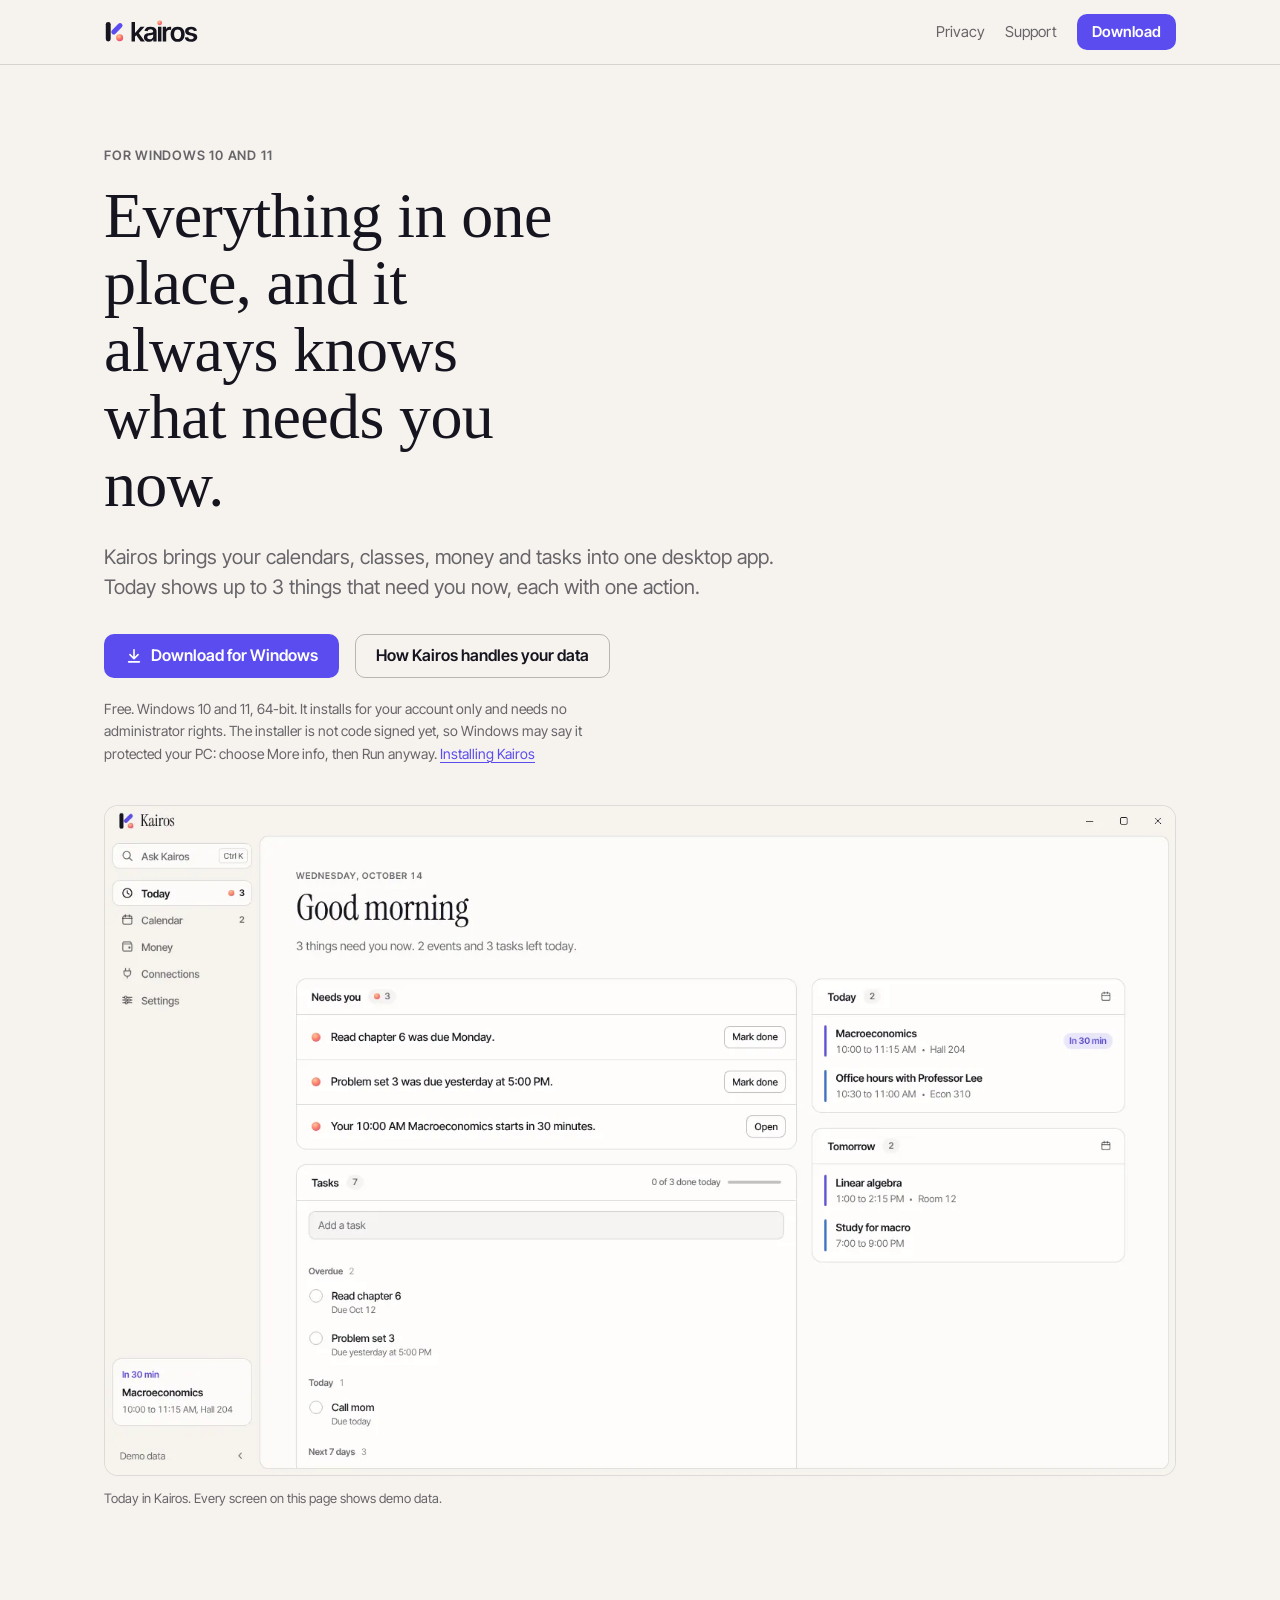
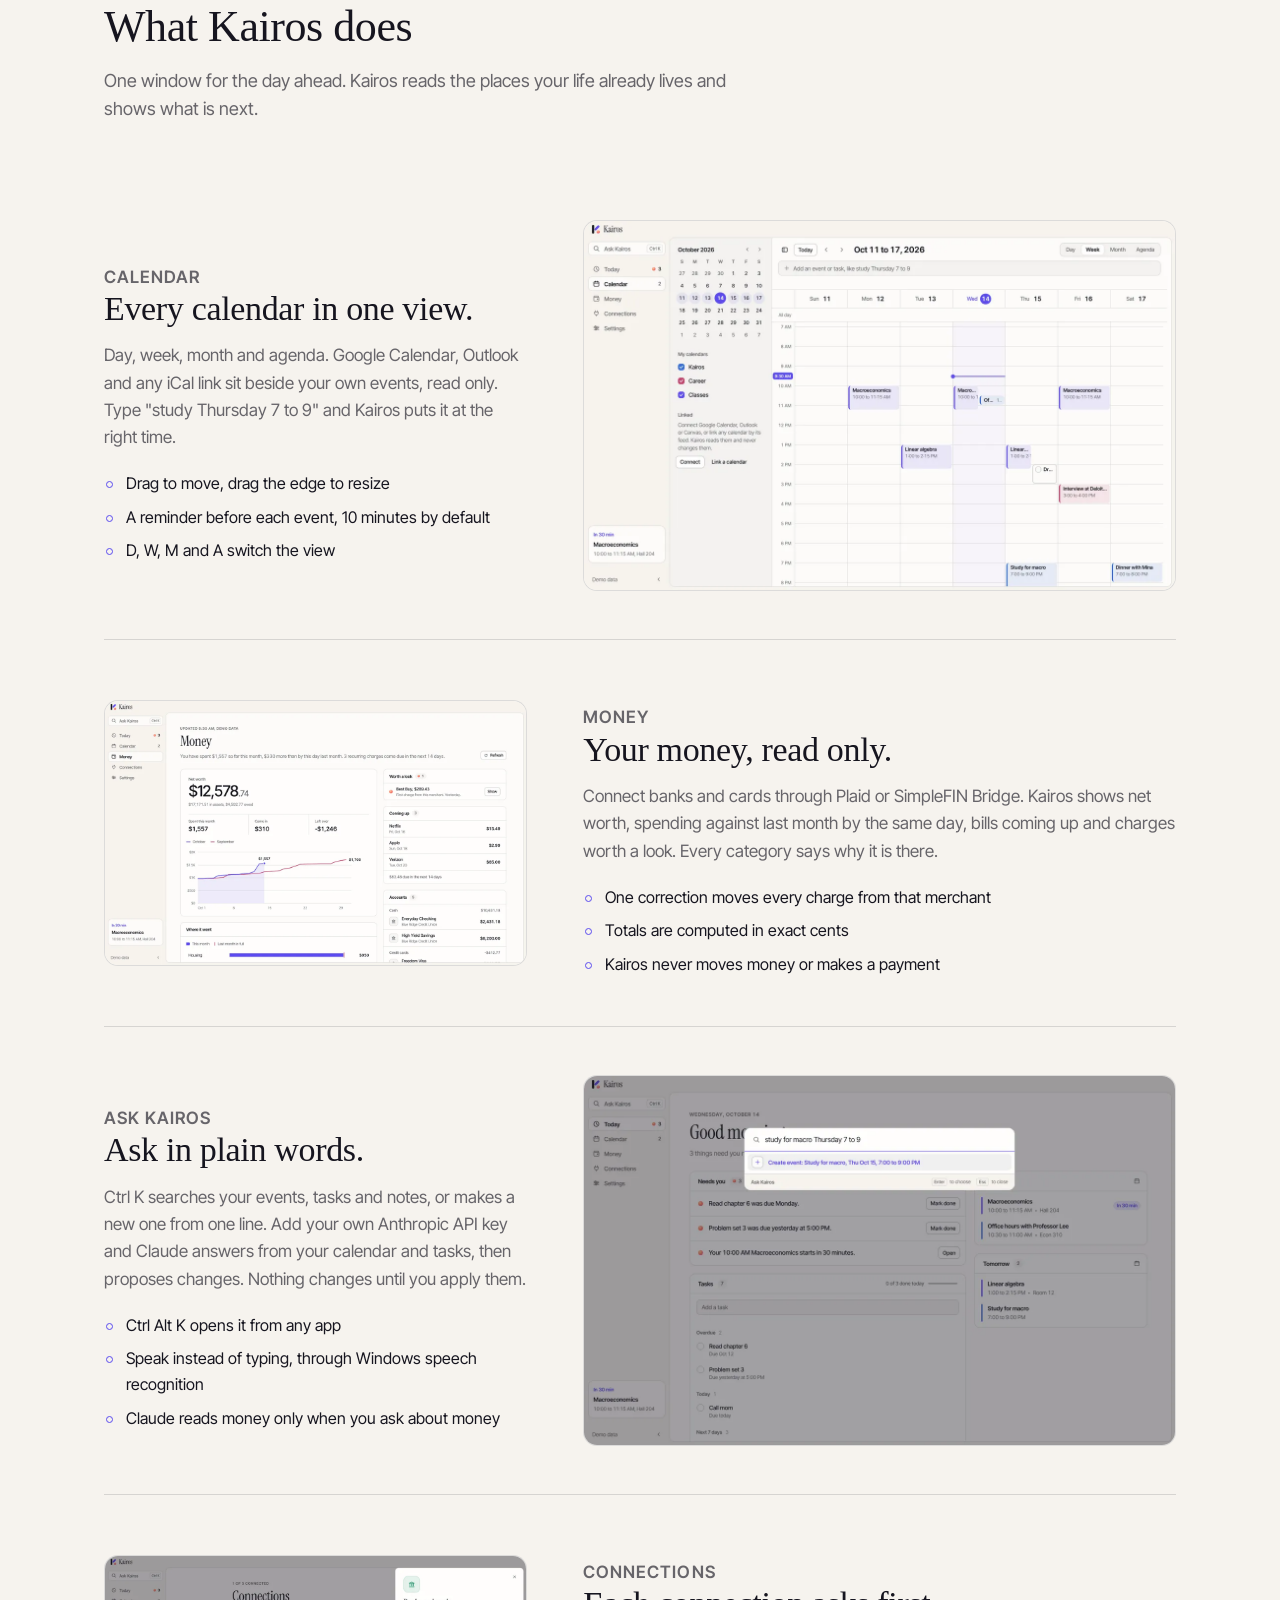
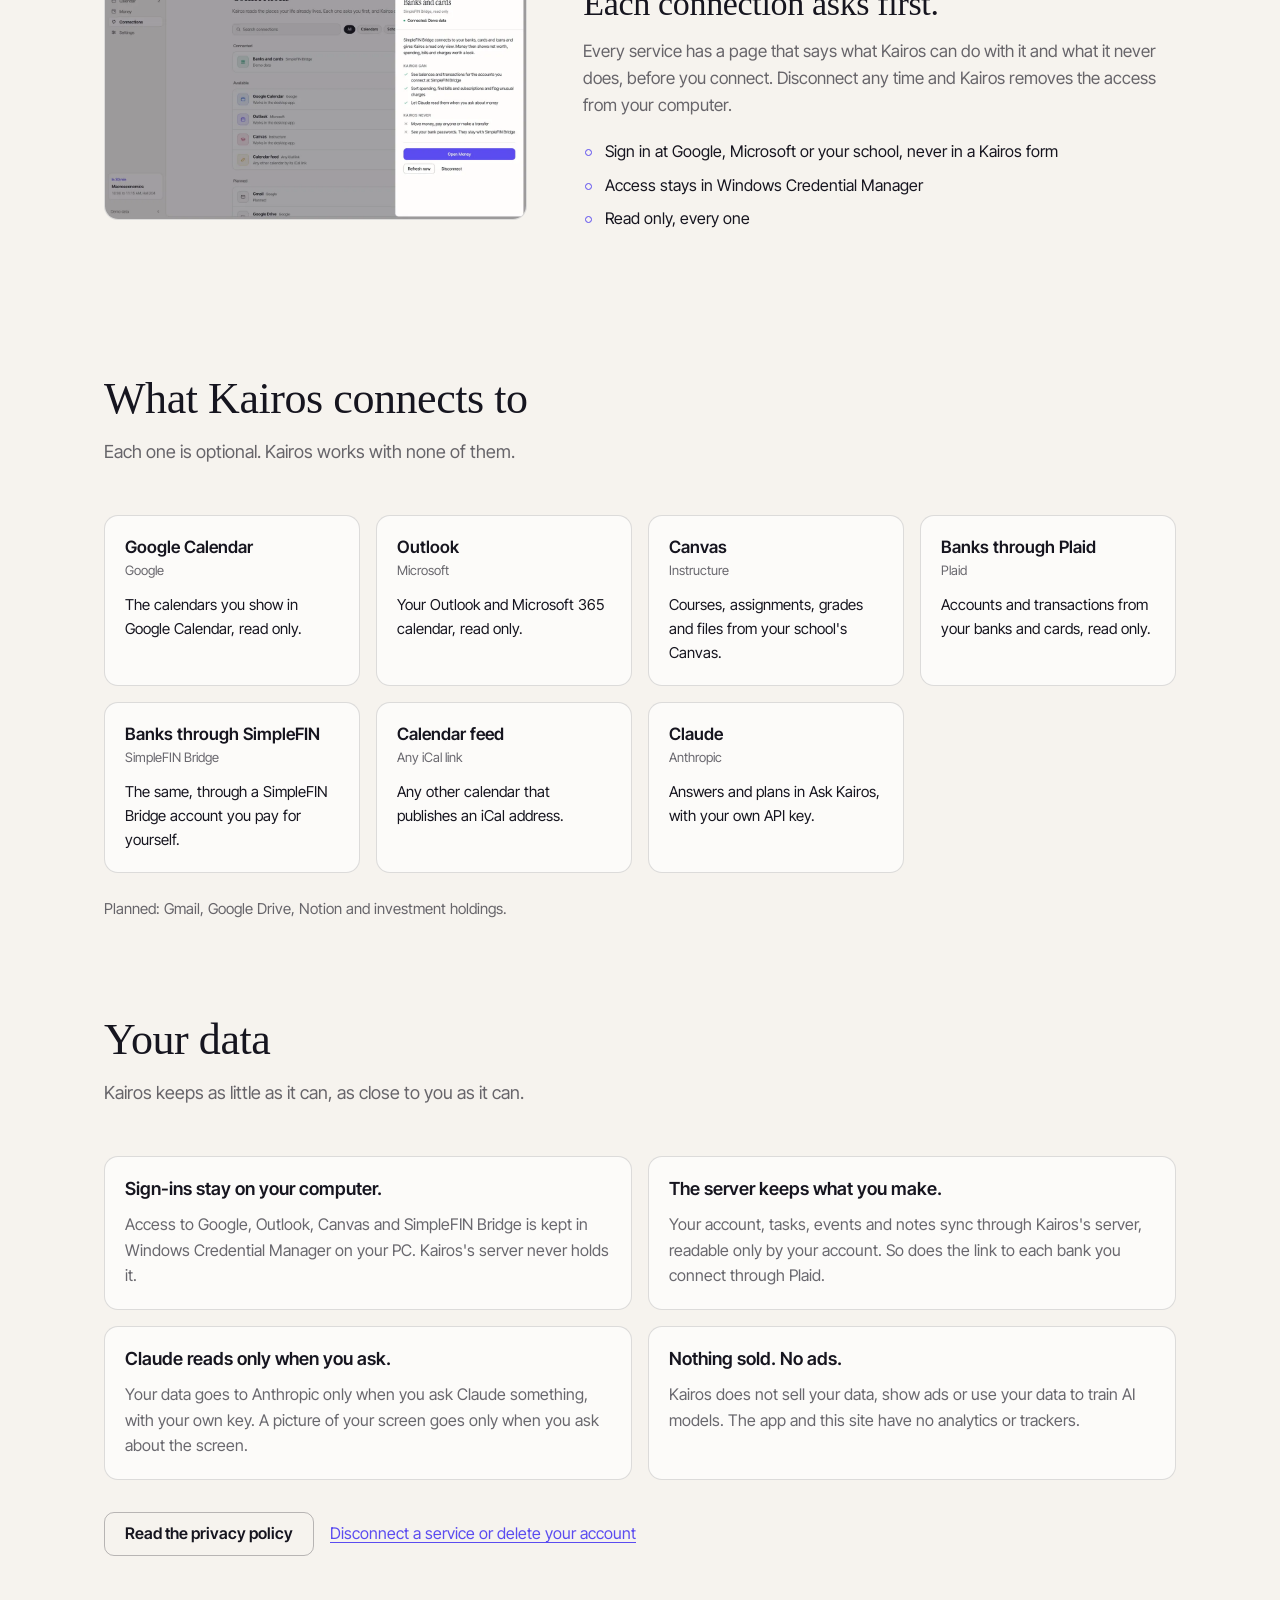
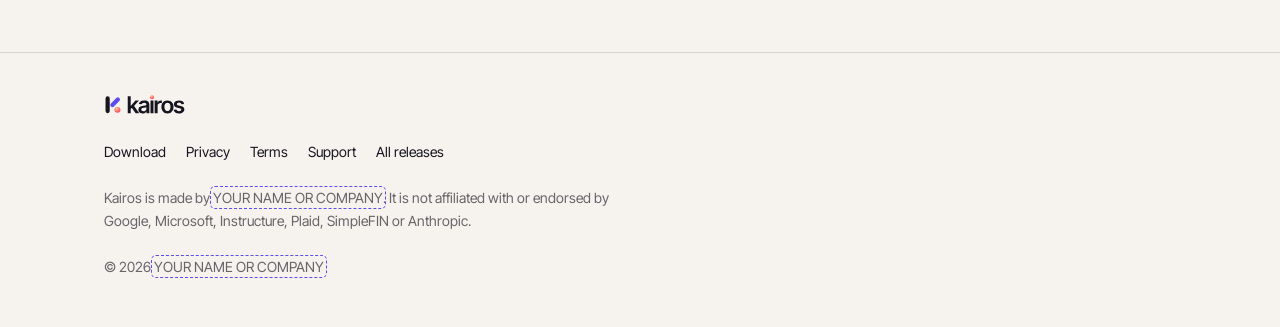
==== index.html @ 90c533d0 "Site from KyrillosDawoud/kairos@54abcdd" ====
<!doctype html>
<!--
  OWNER: before the site goes public, replace YOUR NAME OR COMPANY on this page.
  Every placeholder is listed in docs/owner/going-public.md, step 1.
-->
<html lang="en">
<head>
  <meta charset="utf-8">
  <meta name="viewport" content="width=device-width, initial-scale=1">
  <title>Kairos: everything in one place</title>
  <meta name="description" content="Kairos brings your calendars, classes, money and tasks into one Windows app, and it always knows what needs you now.">
  <meta name="color-scheme" content="light dark">
  <meta name="theme-color" content="#F6F3EE" media="(prefers-color-scheme: light)">
  <meta name="theme-color" content="#0D0C14" media="(prefers-color-scheme: dark)">
  <link rel="icon" href="favicon.ico" sizes="16x16 32x32 48x48 64x64">
  <link rel="icon" href="assets/brand/kairos-app-icon.svg" type="image/svg+xml">
  <link rel="apple-touch-icon" href="assets/brand/apple-touch-icon.png">
  <link rel="stylesheet" href="assets/brand/kairos.css">
  <link rel="stylesheet" href="assets/site.css">
</head>
<body>
  <a class="skip" href="#main">Skip to content</a>

  <header class="site-header">
    <div class="wrap">
      <a class="brand" href="index.html" aria-label="Kairos home">
        <picture>
          <source srcset="assets/brand/kairos-lockup-reversed.svg" media="(prefers-color-scheme: dark)">
          <img src="assets/brand/kairos-lockup.svg" alt="Kairos" width="94" height="28">
        </picture>
      </a>
      <nav class="site-nav" aria-label="Main">
        <a class="nav-text" href="privacy.html">Privacy</a>
        <a class="nav-text" href="support.html">Support</a>
        <a class="button small" href="https://github.com/KyrillosDawoud/kairos-releases/releases/latest">Download</a>
      </nav>
    </div>
  </header>

  <main id="main">
    <section class="hero wrap" aria-labelledby="promise">
      <p class="eyebrow">For Windows 10 and 11</p>
      <h1 id="promise" class="display">Everything in one place, and it always knows what needs you now.</h1>
      <p class="lede">Kairos brings your calendars, classes, money and tasks into one desktop app. Today shows up to 3 things that need you now, each with one action.</p>
      <div class="actions">
        <a class="button" href="https://github.com/KyrillosDawoud/kairos-releases/releases/latest">
          <svg width="18" height="18" viewBox="0 0 20 20" fill="none" stroke="currentColor" stroke-width="1.8" stroke-linecap="round" stroke-linejoin="round" aria-hidden="true"><path d="M10 3v10M5.5 8.5 10 13l4.5-4.5M4 16.5h12"/></svg>
          Download for Windows
        </a>
        <a class="button quiet" href="#your-data">How Kairos handles your data</a>
      </div>
      <p class="note">Free. Windows 10 and 11, 64-bit. It installs for your account only and needs no administrator rights. The installer is not code signed yet, so Windows may say it protected your PC: choose More info, then Run anyway. <a href="support.html#install">Installing Kairos</a></p>
    </section>

    <div class="wrap">
      <figure class="shot">
        <div class="frame">
          <picture>
            <source srcset="assets/screens/today-dark.webp" media="(prefers-color-scheme: dark)">
            <img src="assets/screens/today-light.webp" width="1440" height="900" alt="Kairos Today with three things that need you, the tasks grouped by due date and the events for today and tomorrow.">
          </picture>
        </div>
        <figcaption>Today in Kairos. Every screen on this page shows demo data.</figcaption>
      </figure>
    </div>

    <section class="section wrap" aria-labelledby="what">
      <div class="section-head">
        <h2 id="what" class="display">What Kairos does</h2>
        <p>One window for the day ahead. Kairos reads the places your life already lives and shows what is next.</p>
      </div>

      <article class="feature">
        <div class="feature-text">
          <p class="eyebrow">Calendar</p>
          <h3 class="display">Every calendar in one view.</h3>
          <p>Day, week, month and agenda. Google Calendar, Outlook and any iCal link sit beside your own events, read only. Type "study Thursday 7 to 9" and Kairos puts it at the right time.</p>
          <ul class="ticks">
            <li>Drag to move, drag the edge to resize</li>
            <li>A reminder before each event, 10 minutes by default</li>
            <li>D, W, M and A switch the view</li>
          </ul>
        </div>
        <figure class="shot">
          <div class="frame">
            <picture>
              <source srcset="assets/screens/calendar-dark.webp" media="(prefers-color-scheme: dark)">
              <img src="assets/screens/calendar-light.webp" width="1200" height="750" loading="lazy" alt="The Kairos week view with classes, an interview and study blocks, a small month and the list of calendars.">
            </picture>
          </div>
        </figure>
      </article>

      <article class="feature">
        <div class="feature-text">
          <p class="eyebrow">Money</p>
          <h3 class="display">Your money, read only.</h3>
          <p>Connect banks and cards through Plaid or SimpleFIN Bridge. Kairos shows net worth, spending against last month by the same day, bills coming up and charges worth a look. Every category says why it is there.</p>
          <ul class="ticks">
            <li>One correction moves every charge from that merchant</li>
            <li>Totals are computed in exact cents</li>
            <li>Kairos never moves money or makes a payment</li>
          </ul>
        </div>
        <figure class="shot">
          <div class="frame">
            <picture>
              <source srcset="assets/screens/money-dark.webp" media="(prefers-color-scheme: dark)">
              <img src="assets/screens/money-light.webp" width="1200" height="750" loading="lazy" alt="Kairos Money: net worth, spending this month against last month on a line chart, a charge worth a look, bills coming up and accounts.">
            </picture>
          </div>
        </figure>
      </article>

      <article class="feature">
        <div class="feature-text">
          <p class="eyebrow">Ask Kairos</p>
          <h3 class="display">Ask in plain words.</h3>
          <p>Ctrl K searches your events, tasks and notes, or makes a new one from one line. Add your own Anthropic API key and Claude answers from your calendar and tasks, then proposes changes. Nothing changes until you apply them.</p>
          <ul class="ticks">
            <li>Ctrl Alt K opens it from any app</li>
            <li>Speak instead of typing, through Windows speech recognition</li>
            <li>Claude reads money only when you ask about money</li>
          </ul>
        </div>
        <figure class="shot">
          <div class="frame">
            <picture>
              <source srcset="assets/screens/ask-dark.webp" media="(prefers-color-scheme: dark)">
              <img src="assets/screens/ask-light.webp" width="1200" height="750" loading="lazy" alt="Ask Kairos over Today, with the line 'study for macro Thursday 7 to 9' and the row Create event: Study for macro, Thu Oct 15, 7:00 to 9:00 PM.">
            </picture>
          </div>
        </figure>
      </article>

      <article class="feature">
        <div class="feature-text">
          <p class="eyebrow">Connections</p>
          <h3 class="display">Each connection asks first.</h3>
          <p>Every service has a page that says what Kairos can do with it and what it never does, before you connect. Disconnect any time and Kairos removes the access from your computer.</p>
          <ul class="ticks">
            <li>Sign in at Google, Microsoft or your school, never in a Kairos form</li>
            <li>Access stays in Windows Credential Manager</li>
            <li>Read only, every one</li>
          </ul>
        </div>
        <figure class="shot">
          <div class="frame">
            <picture>
              <source srcset="assets/screens/connections-dark.webp" media="(prefers-color-scheme: dark)">
              <img src="assets/screens/connections-light.webp" width="1200" height="750" loading="lazy" alt="Kairos Connections with the Banks and cards sheet open, listing what Kairos can do and what it never does.">
            </picture>
          </div>
        </figure>
      </article>
    </section>

    <section class="section wrap" aria-labelledby="connects">
      <div class="section-head">
        <h2 id="connects" class="display">What Kairos connects to</h2>
        <p>Each one is optional. Kairos works with none of them.</p>
      </div>
      <ul class="grid">
        <li class="card">
          <h3>Google Calendar</h3>
          <p class="maker">Google</p>
          <p>The calendars you show in Google Calendar, read only.</p>
        </li>
        <li class="card">
          <h3>Outlook</h3>
          <p class="maker">Microsoft</p>
          <p>Your Outlook and Microsoft 365 calendar, read only.</p>
        </li>
        <li class="card">
          <h3>Canvas</h3>
          <p class="maker">Instructure</p>
          <p>Courses, assignments, grades and files from your school's Canvas.</p>
        </li>
        <li class="card">
          <h3>Banks through Plaid</h3>
          <p class="maker">Plaid</p>
          <p>Accounts and transactions from your banks and cards, read only.</p>
        </li>
        <li class="card">
          <h3>Banks through SimpleFIN</h3>
          <p class="maker">SimpleFIN Bridge</p>
          <p>The same, through a SimpleFIN Bridge account you pay for yourself.</p>
        </li>
        <li class="card">
          <h3>Calendar feed</h3>
          <p class="maker">Any iCal link</p>
          <p>Any other calendar that publishes an iCal address.</p>
        </li>
        <li class="card">
          <h3>Claude</h3>
          <p class="maker">Anthropic</p>
          <p>Answers and plans in Ask Kairos, with your own API key.</p>
        </li>
      </ul>
      <p class="after-grid">Planned: Gmail, Google Drive, Notion and investment holdings.</p>
    </section>

    <section class="section wrap" id="your-data" aria-labelledby="data-title">
      <div class="section-head">
        <h2 id="data-title" class="display">Your data</h2>
        <p>Kairos keeps as little as it can, as close to you as it can.</p>
      </div>
      <ul class="grid two">
        <li class="card">
          <h3>Sign-ins stay on your computer.</h3>
          <p>Access to Google, Outlook, Canvas and SimpleFIN Bridge is kept in Windows Credential Manager on your PC. Kairos's server never holds it.</p>
        </li>
        <li class="card">
          <h3>The server keeps what you make.</h3>
          <p>Your account, tasks, events and notes sync through Kairos's server, readable only by your account. So does the link to each bank you connect through Plaid.</p>
        </li>
        <li class="card">
          <h3>Claude reads only when you ask.</h3>
          <p>Your data goes to Anthropic only when you ask Claude something, with your own key. A picture of your screen goes only when you ask about the screen.</p>
        </li>
        <li class="card">
          <h3>Nothing sold. No ads.</h3>
          <p>Kairos does not sell your data, show ads or use your data to train AI models. The app and this site have no analytics or trackers.</p>
        </li>
      </ul>
      <div class="actions">
        <a class="button quiet" href="privacy.html">Read the privacy policy</a>
        <a href="support.html#delete">Disconnect a service or delete your account</a>
      </div>
    </section>
  </main>

  <footer class="site-footer">
    <div class="wrap">
      <picture>
        <source srcset="assets/brand/kairos-lockup-reversed.svg" media="(prefers-color-scheme: dark)">
        <img src="assets/brand/kairos-lockup.svg" alt="Kairos" width="81" height="24">
      </picture>
      <ul class="footer-nav">
        <li><a href="https://github.com/KyrillosDawoud/kairos-releases/releases/latest">Download</a></li>
        <li><a href="privacy.html">Privacy</a></li>
        <li><a href="terms.html">Terms</a></li>
        <li><a href="support.html">Support</a></li>
        <li><a href="https://github.com/KyrillosDawoud/kairos-releases/releases">All releases</a></li>
      </ul>
      <p>Kairos is made by <span class="owner-fill">YOUR NAME OR COMPANY</span>. It is not affiliated with or endorsed by Google, Microsoft, Instructure, Plaid, SimpleFIN or Anthropic.</p>
      <p>&copy; 2026 <span class="owner-fill">YOUR NAME OR COMPANY</span></p>
    </div>
  </footer>
</body>
</html>
---- assets/brand/kairos.css ----
:root {
  --kairos-midnight: #0D0C14;
  --kairos-ink: #16151F;
  --kairos-bone: #F6F3EE;
  --kairos-iris: #5B4CF0;
  --kairos-iris-light: #8C80FF;
  --kairos-orb-hi: #FFC9A0;
  --kairos-orb-mid: #FF7A62;
  --kairos-orb-lo: #E5407F;
  --kairos-coral: #FA6A62;
  --kairos-calendar: #3B6FD4;
  --kairos-notes: #D9A441;
  --kairos-career: #C2456F;
  --kairos-money: #2E9B76;
  --kairos-stone: #7C7889;
  --kairos-orb: radial-gradient(circle at 38% 32%, #FFC9A0, #FF7A62 50%, #E5407F);
  --kairos-font-display: 'Instrument Serif', Georgia, serif;
  --kairos-font-text: 'Inter Tight', system-ui, sans-serif;
}
---- assets/site.css ----
/*
 * The Kairos website. Colors come from brand/tokens/kairos.css, copied as given into
 * assets/brand/kairos.css and loaded before this file. The semantic names below mirror
 * packages/ui/src/theme.css: Bone and Ink in light, Midnight and Bone in dark, Iris for the
 * brand and the primary action. 1px borders, no shadows, glows, glass or blur. The fonts are
 * the files the app bundles, served from this site.
 */

@font-face {
  font-family: "Instrument Serif";
  font-style: normal;
  font-weight: 400;
  font-display: swap;
  src: url("fonts/InstrumentSerif-Regular.ttf") format("truetype");
}

@font-face {
  font-family: "Inter Tight";
  font-style: normal;
  font-weight: 100 900;
  font-display: swap;
  src: url("fonts/InterTight-Variable.ttf") format("truetype");
}

:root {
  color-scheme: light;
  --canvas: var(--kairos-bone);
  --surface: color-mix(in srgb, var(--kairos-bone) 35%, #ffffff);
  --text: var(--kairos-ink);
  --muted: color-mix(in srgb, var(--kairos-ink) 64%, transparent);
  --accent: var(--kairos-iris);
  --accent-fill: var(--kairos-iris);
  --accent-fill-hover: color-mix(in srgb, var(--kairos-iris) 88%, var(--kairos-ink));
  --on-accent: #ffffff;
  --border: color-mix(in srgb, var(--kairos-ink) 14%, transparent);
  --border-strong: color-mix(in srgb, var(--kairos-ink) 28%, transparent);
  --hover: color-mix(in srgb, var(--kairos-ink) 6%, transparent);
  --focus: var(--kairos-iris);
  --radius-sm: 6px;
  --radius: 10px;
  --radius-lg: 14px;
  --gutter: 24px;
  --fast: 100ms;
}

@media (prefers-color-scheme: dark) {
  :root {
    color-scheme: dark;
    --canvas: var(--kairos-midnight);
    --surface: color-mix(in srgb, var(--kairos-ink) 70%, var(--kairos-midnight));
    --text: var(--kairos-bone);
    --muted: color-mix(in srgb, var(--kairos-bone) 64%, transparent);
    --accent: var(--kairos-iris-light);
    --border: color-mix(in srgb, var(--kairos-bone) 14%, transparent);
    --border-strong: color-mix(in srgb, var(--kairos-bone) 28%, transparent);
    --hover: color-mix(in srgb, var(--kairos-bone) 7%, transparent);
    --focus: var(--kairos-iris-light);
  }
}

@media (max-width: 480px) {
  :root {
    --gutter: 16px;
  }
}

*,
*::before,
*::after {
  box-sizing: border-box;
}

html {
  background-color: var(--canvas);
  color: var(--text);
  font-family: var(--kairos-font-text);
  font-size: 16px;
  line-height: 1.6;
  -webkit-font-smoothing: antialiased;
  text-rendering: optimizeLegibility;
  -webkit-text-size-adjust: 100%;
  text-size-adjust: 100%;
}

body {
  margin: 0;
  min-height: 100vh;
  background-color: var(--canvas);
  color: var(--text);
  overflow-wrap: break-word;
}

img,
picture {
  display: block;
  max-width: 100%;
}

a {
  color: var(--accent);
  text-decoration: underline;
  text-decoration-thickness: 1px;
  text-underline-offset: 3px;
  transition: color var(--fast) ease-out;
}

a:hover {
  text-decoration-thickness: 2px;
}

:focus-visible {
  outline: 2px solid var(--focus);
  outline-offset: 2px;
  border-radius: var(--radius-sm);
}

.skip {
  position: absolute;
  left: var(--gutter);
  top: -48px;
  padding: 8px 12px;
  background: var(--surface);
  color: var(--text);
  border: 1px solid var(--border-strong);
  border-radius: var(--radius);
  z-index: 10;
}

.skip:focus {
  top: 12px;
}

.wrap {
  width: 100%;
  max-width: 1120px;
  margin-inline: auto;
  padding-inline: var(--gutter);
}

/* Header and footer */

.site-header {
  border-bottom: 1px solid var(--border);
}

.site-header .wrap {
  display: flex;
  align-items: center;
  justify-content: space-between;
  gap: 16px;
  min-height: 64px;
}

.brand {
  display: inline-flex;
  align-items: center;
  flex: none;
  border-radius: var(--radius-sm);
}

.brand img {
  height: 28px;
  width: auto;
}

.site-nav {
  display: flex;
  align-items: center;
  gap: 20px;
}

.site-nav a:not(.button) {
  color: var(--muted);
  text-decoration: none;
  font-size: 15px;
}

.site-nav a:not(.button):hover,
.site-nav a[aria-current="page"] {
  color: var(--text);
}

@media (max-width: 520px) {
  .site-nav .nav-text {
    display: none;
  }
}

.site-footer {
  border-top: 1px solid var(--border);
  margin-top: 96px;
  padding-block: 40px 48px;
  color: var(--muted);
  font-size: 14px;
}

.site-footer .wrap {
  display: grid;
  gap: 24px;
}

.site-footer img {
  height: 24px;
  width: auto;
}

.footer-nav {
  display: flex;
  flex-wrap: wrap;
  gap: 8px 20px;
  margin: 0;
  padding: 0;
  list-style: none;
}

.footer-nav a {
  color: var(--text);
  text-decoration: none;
}

.footer-nav a:hover {
  text-decoration: underline;
}

.site-footer p {
  margin: 0;
  max-width: 64ch;
}

/* Buttons */

.button {
  display: inline-flex;
  align-items: center;
  justify-content: center;
  gap: 8px;
  min-height: 44px;
  padding: 10px 20px;
  border: 1px solid transparent;
  border-radius: var(--radius);
  background-color: var(--accent-fill);
  color: var(--on-accent);
  font: inherit;
  font-size: 16px;
  font-weight: 600;
  line-height: 1.2;
  text-decoration: none;
  transition:
    background-color var(--fast) ease-out,
    color var(--fast) ease-out;
}

.button:hover {
  background-color: var(--accent-fill-hover);
  text-decoration: none;
}

.button.small {
  min-height: 36px;
  padding: 6px 14px;
  font-size: 15px;
}

.button.quiet {
  background-color: transparent;
  border-color: var(--border-strong);
  color: var(--text);
}

.button.quiet:hover {
  background-color: var(--hover);
}

.button svg {
  flex: none;
}

/* Type */

h1,
h2,
h3 {
  margin: 0;
  font-weight: 400;
}

.display {
  font-family: var(--kairos-font-display);
  font-weight: 400;
  letter-spacing: -0.01em;
  line-height: 1.05;
}

.eyebrow {
  margin: 0 0 16px;
  color: var(--muted);
  font-size: 13px;
  font-weight: 600;
  letter-spacing: 0.06em;
  text-transform: uppercase;
}

.lede {
  margin: 24px 0 0;
  max-width: 36em;
  color: var(--muted);
  font-size: 20px;
  line-height: 1.5;
}

.note {
  color: var(--muted);
  font-size: 14px;
}

.numeric {
  font-variant-numeric: tabular-nums;
}

/* Home: hero */

.hero {
  padding-block: 80px 40px;
}

.hero h1 {
  max-width: 15ch;
  font-size: clamp(40px, 3vw + 28px, 64px);
}

.actions {
  display: flex;
  flex-wrap: wrap;
  align-items: center;
  gap: 12px 16px;
  margin-top: 32px;
}

.hero .note {
  margin: 20px 0 0;
  max-width: 60ch;
}

.shot {
  margin: 0;
}

.shot .frame {
  overflow: hidden;
  border: 1px solid var(--border);
  border-radius: var(--radius-lg);
  background-color: var(--surface);
}

.shot img {
  width: 100%;
  height: auto;
  aspect-ratio: 16 / 10;
}

.shot figcaption {
  margin-top: 12px;
  color: var(--muted);
  font-size: 13px;
}

/* Home: sections */

.section {
  padding-top: 96px;
}

.section-head {
  max-width: 40em;
  margin-bottom: 48px;
}

.section-head h2 {
  font-size: clamp(32px, 2vw + 24px, 44px);
}

.section-head p {
  margin: 16px 0 0;
  color: var(--muted);
  font-size: 18px;
}

.feature {
  display: grid;
  gap: 28px;
  align-items: center;
  padding-block: 32px;
}

.feature + .feature {
  border-top: 1px solid var(--border);
}

.feature h3 {
  font-size: clamp(28px, 1vw + 24px, 34px);
}

.feature p {
  margin: 16px 0 0;
  color: var(--muted);
  font-size: 17px;
}

@media (min-width: 880px) {
  .feature {
    grid-template-columns: 5fr 7fr;
    gap: 56px;
    padding-block: 48px;
  }

  .feature:nth-of-type(even) .feature-text {
    order: 2;
  }
}

.ticks {
  margin: 20px 0 0;
  padding: 0;
  list-style: none;
  display: grid;
  gap: 8px;
}

.ticks li {
  position: relative;
  padding-left: 22px;
}

.ticks li::before {
  content: "";
  position: absolute;
  left: 2px;
  top: 0.62em;
  width: 7px;
  height: 7px;
  border: 1.5px solid var(--accent);
  border-radius: 999px;
}

.grid {
  display: grid;
  gap: 16px;
  grid-template-columns: repeat(auto-fill, minmax(min(100%, 248px), 1fr));
  margin: 0;
  padding: 0;
  list-style: none;
}

.card {
  padding: 20px;
  border: 1px solid var(--border);
  border-radius: var(--radius-lg);
  background-color: var(--surface);
}

.card h3 {
  font-size: 17px;
  font-weight: 600;
  line-height: 1.3;
}

.card .maker {
  margin: 2px 0 0;
  color: var(--muted);
  font-size: 13px;
}

.card p {
  margin: 12px 0 0;
  font-size: 15px;
}

.grid.two {
  grid-template-columns: repeat(auto-fill, minmax(min(100%, 380px), 1fr));
}

.grid.two .card h3 {
  font-size: 18px;
}

.grid.two .card p {
  color: var(--muted);
  font-size: 16px;
}

.after-grid {
  margin: 24px 0 0;
  color: var(--muted);
  font-size: 15px;
}

/* Documents: privacy, terms and support */

.doc {
  max-width: 760px;
  padding-top: 64px;
}

.doc h1 {
  font-family: var(--kairos-font-display);
  font-size: clamp(40px, 2vw + 32px, 52px);
  letter-spacing: -0.01em;
  line-height: 1.05;
}

.doc .updated {
  margin: 16px 0 0;
  color: var(--muted);
  font-size: 14px;
}

.doc .intro {
  margin: 24px 0 0;
  font-size: 19px;
  line-height: 1.55;
}

.doc h2 {
  margin-top: 56px;
  padding-top: 24px;
  border-top: 1px solid var(--border);
  font-size: 24px;
  font-weight: 600;
  letter-spacing: -0.01em;
  line-height: 1.3;
  scroll-margin-top: 24px;
}

.doc h3 {
  margin-top: 32px;
  font-size: 18px;
  font-weight: 600;
  line-height: 1.35;
  scroll-margin-top: 24px;
}

.doc p,
.doc li {
  font-size: 16px;
  line-height: 1.65;
}

.doc p {
  margin: 16px 0 0;
}

.doc ul,
.doc ol {
  margin: 16px 0 0;
  padding-left: 22px;
}

.doc li + li {
  margin-top: 8px;
}

.doc code {
  font-family: ui-monospace, "Cascadia Mono", Consolas, monospace;
  font-size: 0.9em;
  padding: 1px 5px;
  border: 1px solid var(--border);
  border-radius: var(--radius-sm);
  overflow-wrap: anywhere;
}

.toc {
  margin-top: 32px;
  padding: 20px 24px;
  border: 1px solid var(--border);
  border-radius: var(--radius-lg);
  background-color: var(--surface);
}

.toc p {
  margin: 0;
  font-weight: 600;
}

.doc .toc ol {
  margin-top: 12px;
  columns: 2 240px;
  column-gap: 32px;
}

.doc .toc li {
  margin: 0 0 6px;
  break-inside: avoid;
  font-size: 15px;
}

.summary {
  margin-top: 32px;
  padding: 24px;
  border: 1px solid var(--border);
  border-radius: var(--radius-lg);
  background-color: var(--surface);
}

.summary h2 {
  margin: 0;
  padding: 0;
  border: 0;
  font-size: 18px;
}

.service {
  margin-top: 16px;
  padding: 20px 24px;
  border: 1px solid var(--border);
  border-radius: var(--radius-lg);
  background-color: var(--surface);
}

.doc .service h3 {
  margin: 0;
  font-size: 17px;
}

.service dl {
  display: grid;
  gap: 4px 20px;
  margin: 12px 0 0;
}

.service dt {
  color: var(--muted);
  font-size: 13px;
  font-weight: 600;
  letter-spacing: 0.04em;
  text-transform: uppercase;
}

.service dd {
  margin: 0 0 8px;
  font-size: 15px;
  line-height: 1.6;
}

@media (min-width: 640px) {
  .service dl {
    grid-template-columns: 112px 1fr;
  }

  .service dt {
    padding-top: 3px;
  }

  .service dd {
    margin: 0;
  }
}

.statement {
  margin-top: 20px;
  padding: 20px 24px;
  border: 1px solid var(--border-strong);
  border-radius: var(--radius-lg);
}

.doc .statement p:first-child {
  margin-top: 0;
}

/*
 * Text the owner replaces before the site goes public: the name of the person or company that
 * makes Kairos and the contact address. Marked so it cannot be missed.
 */
.owner-fill {
  outline: 1px dashed var(--accent);
  outline-offset: 2px;
  border-radius: 2px;
}

@media (prefers-reduced-motion: reduce) {
  a,
  .button {
    transition: none;
  }
}
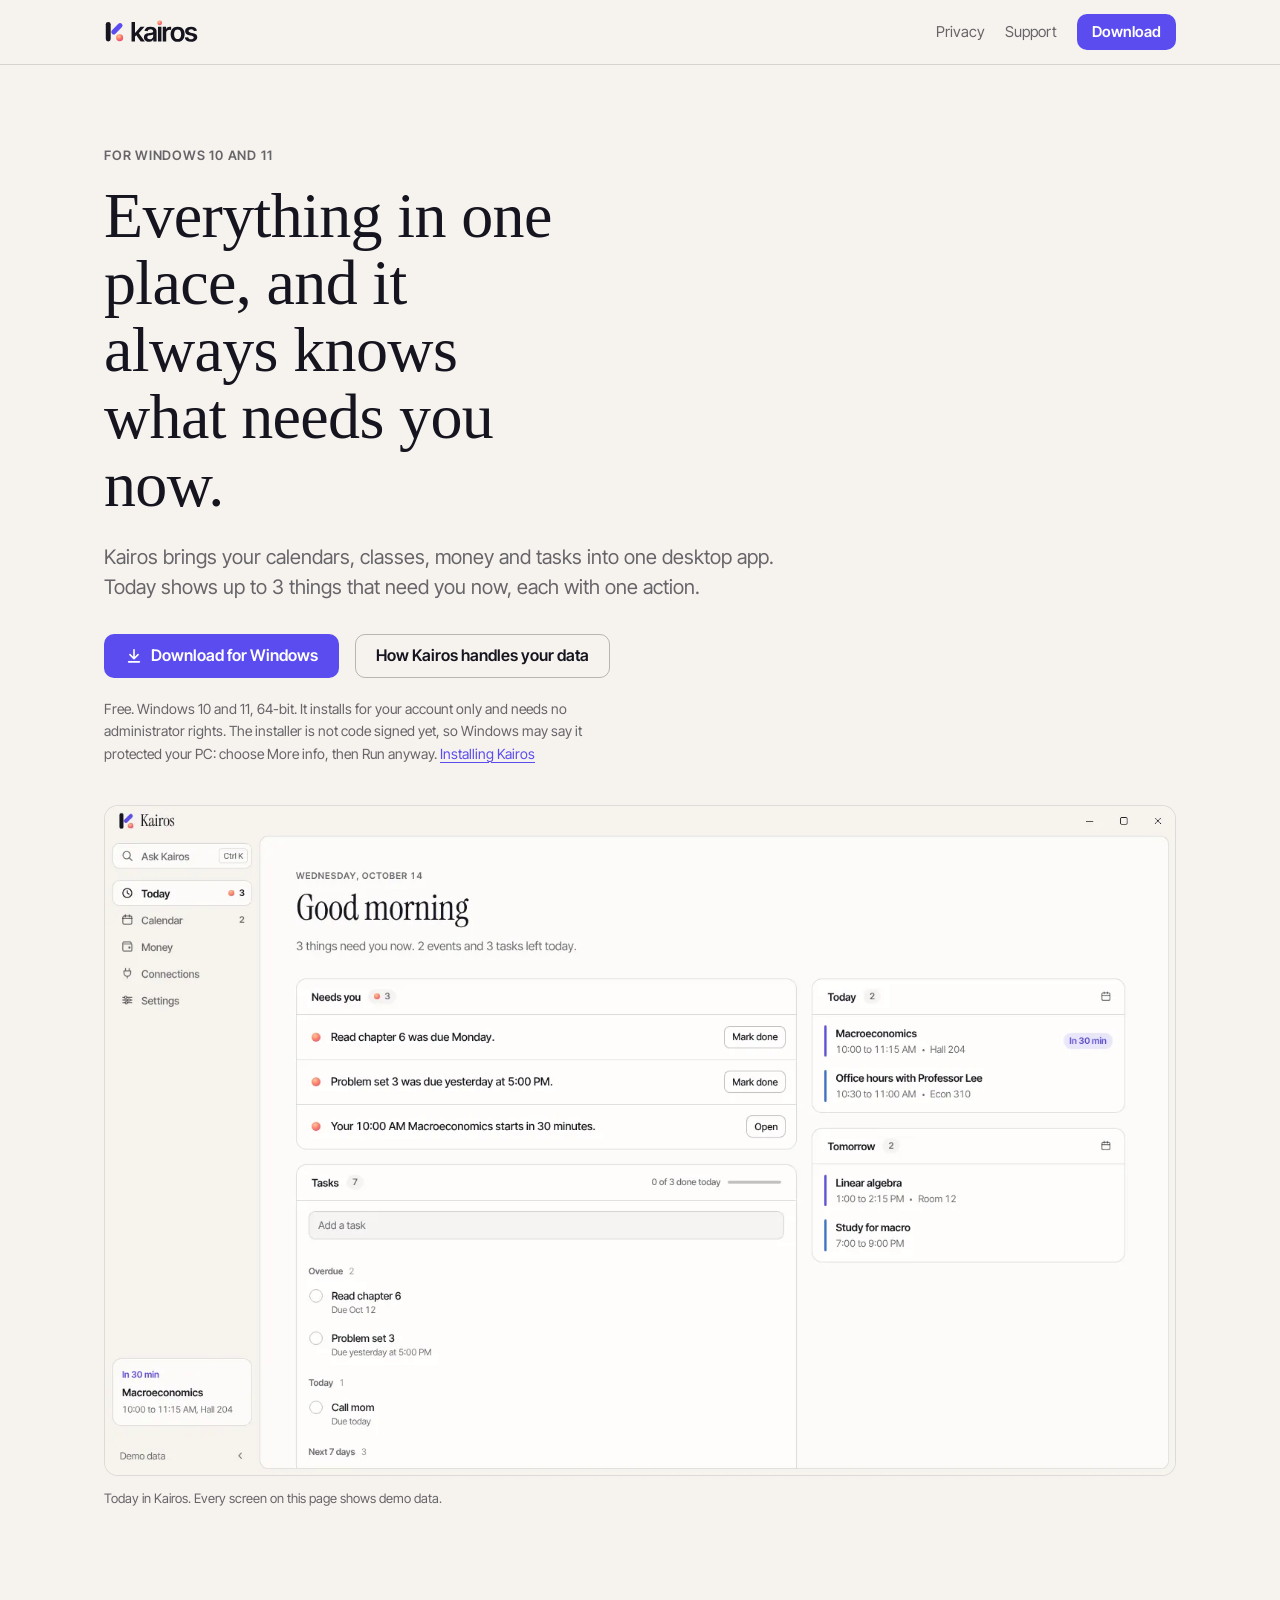
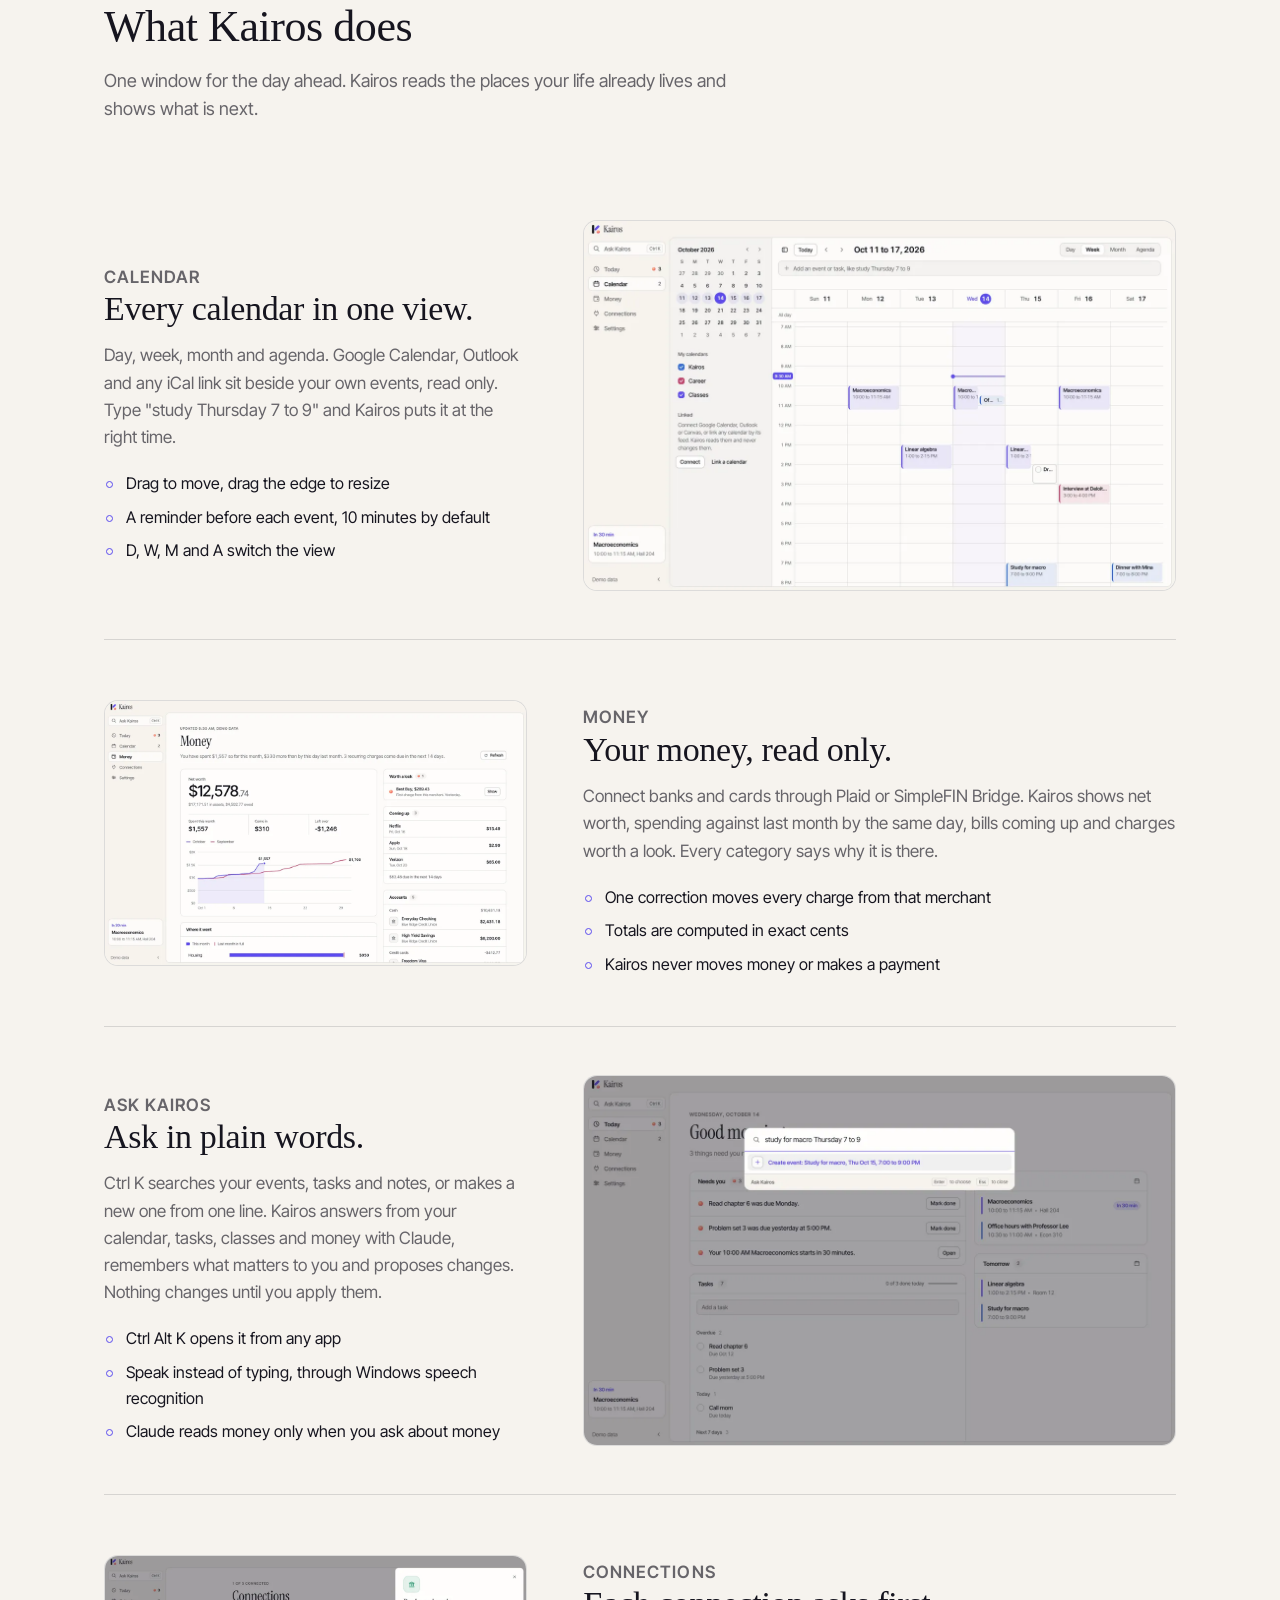
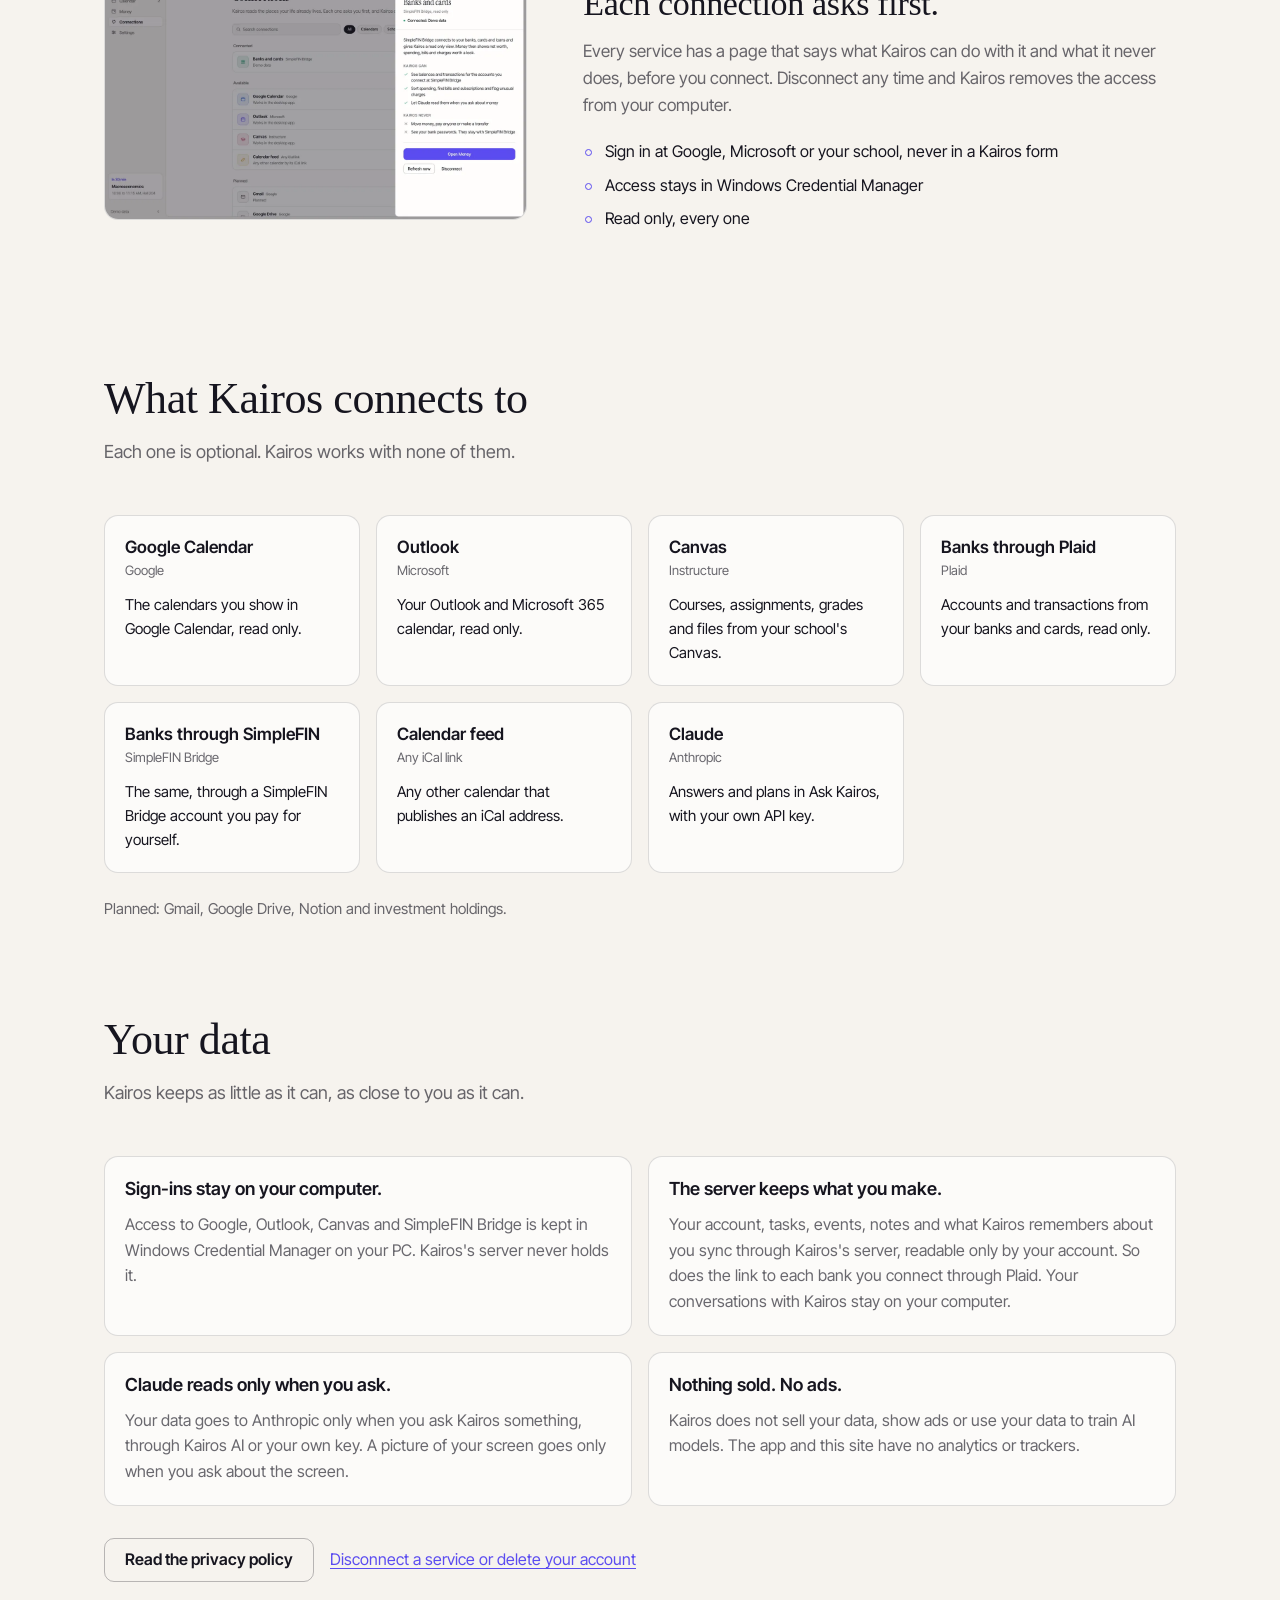
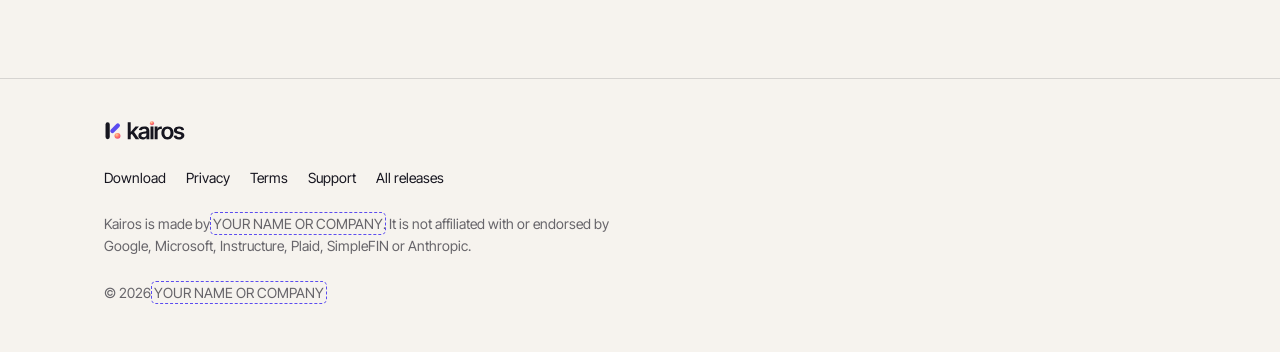
==== commit 0a105581: "Site from KyrillosDawoud/kairos@3502b1f" ====
--- a/index.html
+++ b/index.html
@@ -116,7 +116,7 @@
         <div class="feature-text">
           <p class="eyebrow">Ask Kairos</p>
           <h3 class="display">Ask in plain words.</h3>
-          <p>Ctrl K searches your events, tasks and notes, or makes a new one from one line. Add your own Anthropic API key and Claude answers from your calendar and tasks, then proposes changes. Nothing changes until you apply them.</p>
+          <p>Ctrl K searches your events, tasks and notes, or makes a new one from one line. Kairos answers from your calendar, tasks, classes and money with Claude, remembers what matters to you and proposes changes. Nothing changes until you apply them.</p>
           <ul class="ticks">
             <li>Ctrl Alt K opens it from any app</li>
             <li>Speak instead of typing, through Windows speech recognition</li>
@@ -212,11 +212,11 @@
         </li>
         <li class="card">
           <h3>The server keeps what you make.</h3>
-          <p>Your account, tasks, events and notes sync through Kairos's server, readable only by your account. So does the link to each bank you connect through Plaid.</p>
+          <p>Your account, tasks, events, notes and what Kairos remembers about you sync through Kairos's server, readable only by your account. So does the link to each bank you connect through Plaid. Your conversations with Kairos stay on your computer.</p>
         </li>
         <li class="card">
           <h3>Claude reads only when you ask.</h3>
-          <p>Your data goes to Anthropic only when you ask Claude something, with your own key. A picture of your screen goes only when you ask about the screen.</p>
+          <p>Your data goes to Anthropic only when you ask Kairos something, through Kairos AI or your own key. A picture of your screen goes only when you ask about the screen.</p>
         </li>
         <li class="card">
           <h3>Nothing sold. No ads.</h3>
--- a/assets/brand/kairos.css
+++ b/assets/brand/kairos.css
@@ -13,6 +13,10 @@
   --kairos-career: #C2456F;
   --kairos-money: #2E9B76;
   --kairos-stone: #7C7889;
+  /* Calendar palette: three more hues so every calendar a person keeps reads as its own. */
+  --kairos-teal: #1F95A8;
+  --kairos-orange: #D9773A;
+  --kairos-plum: #9354C4;
   --kairos-orb: radial-gradient(circle at 38% 32%, #FFC9A0, #FF7A62 50%, #E5407F);
   --kairos-font-display: 'Instrument Serif', Georgia, serif;
   --kairos-font-text: 'Inter Tight', system-ui, sans-serif;
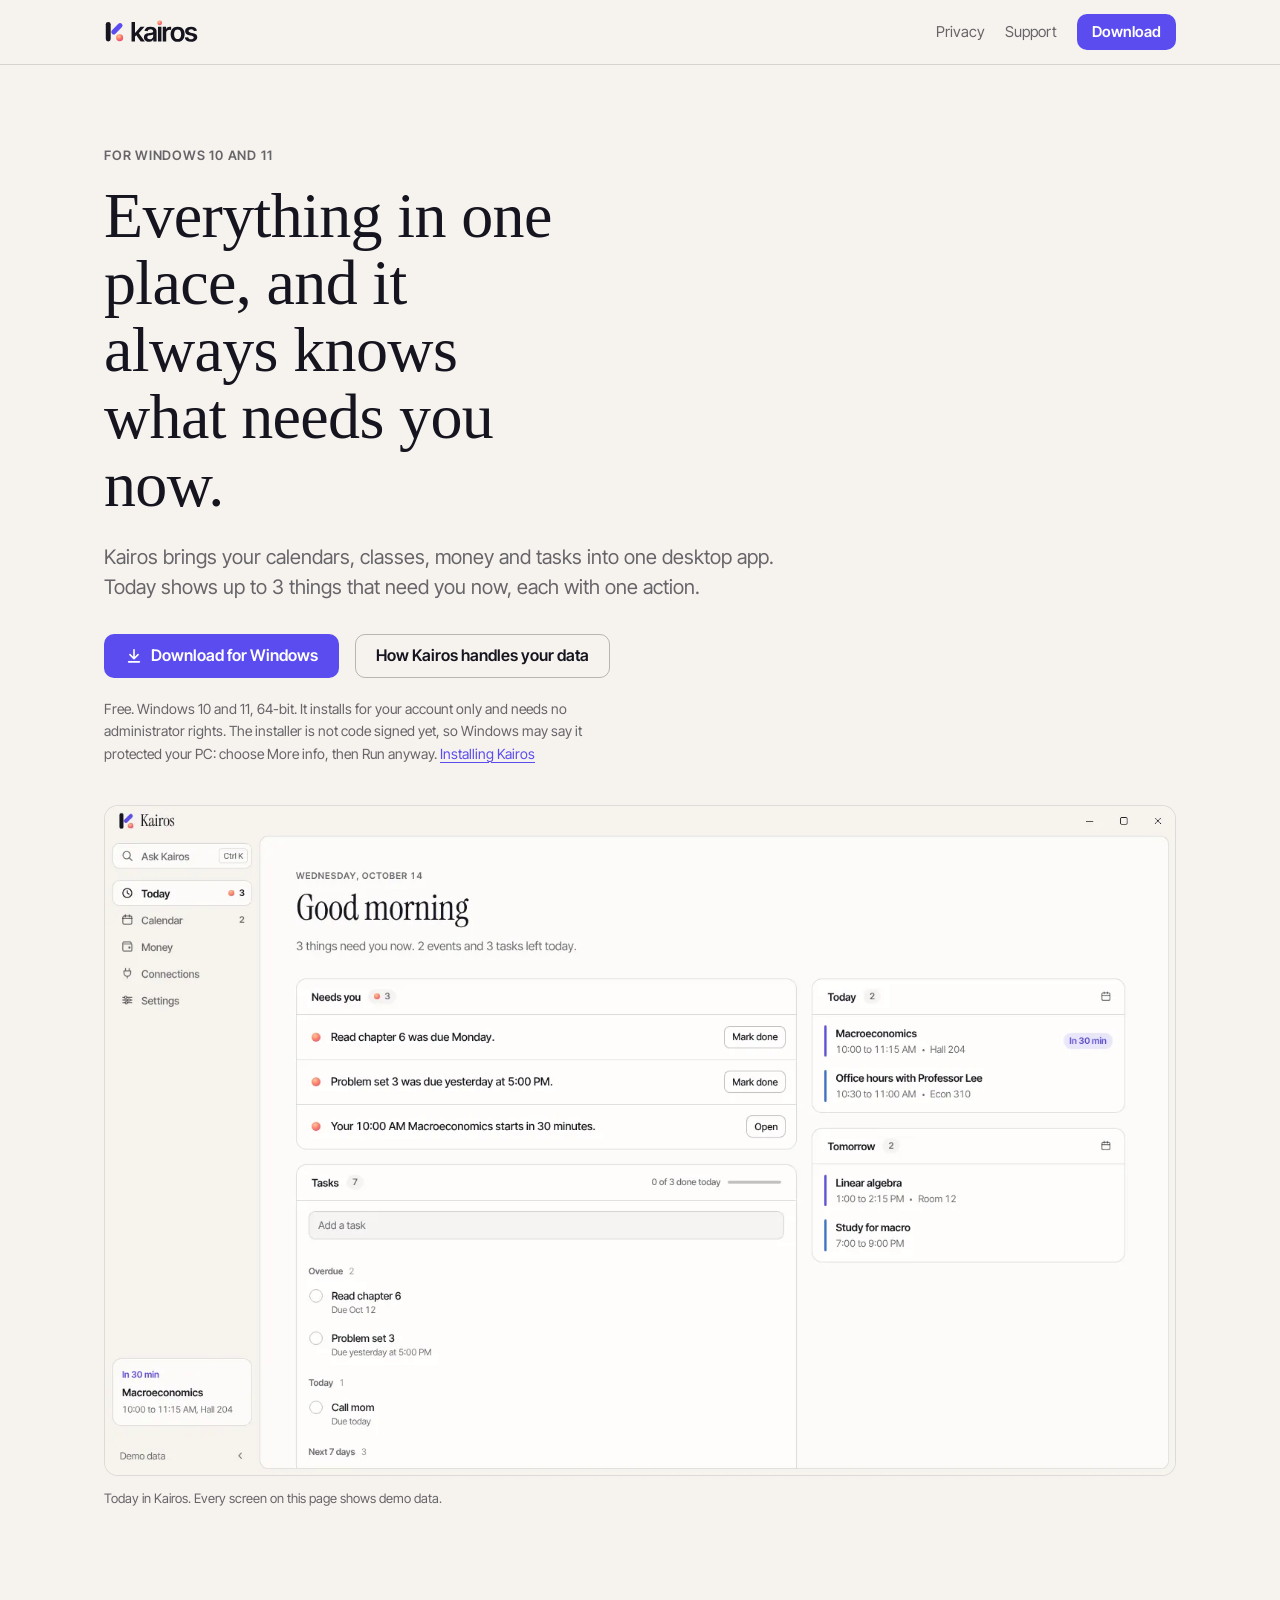
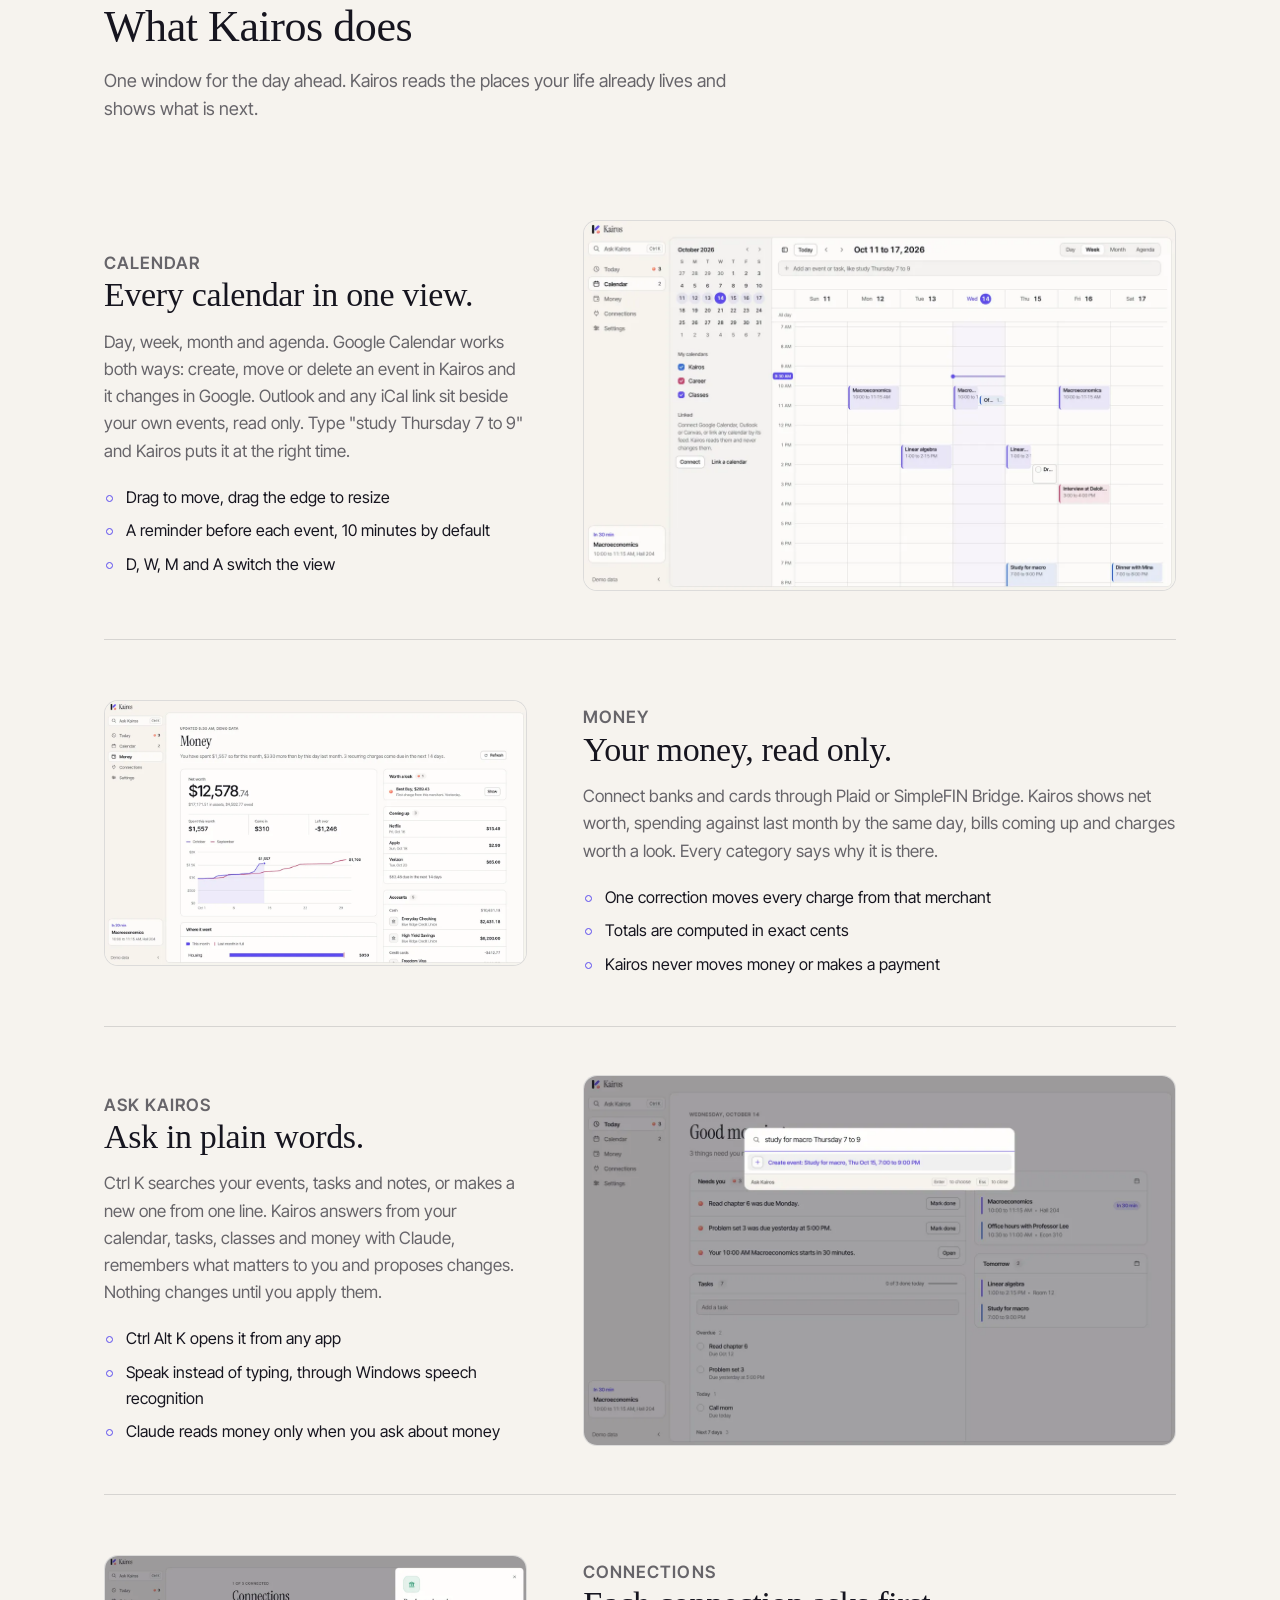
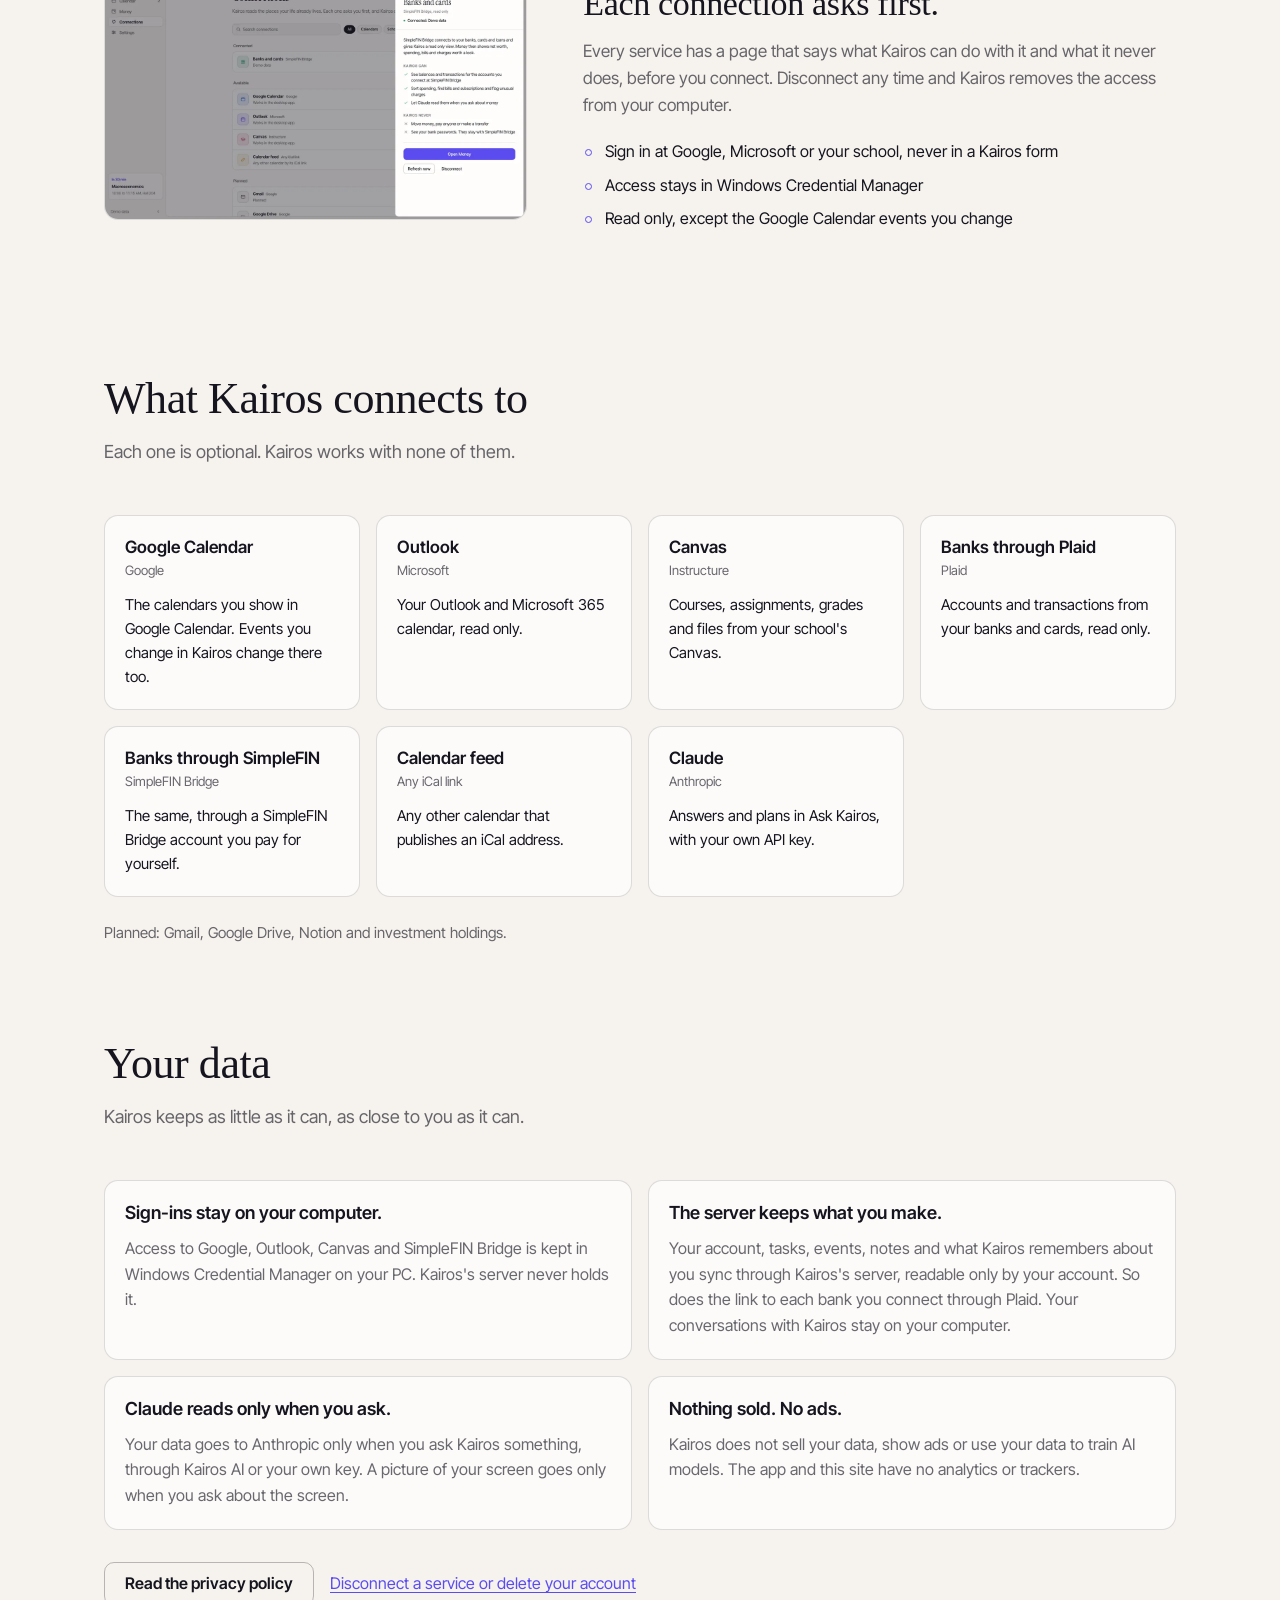
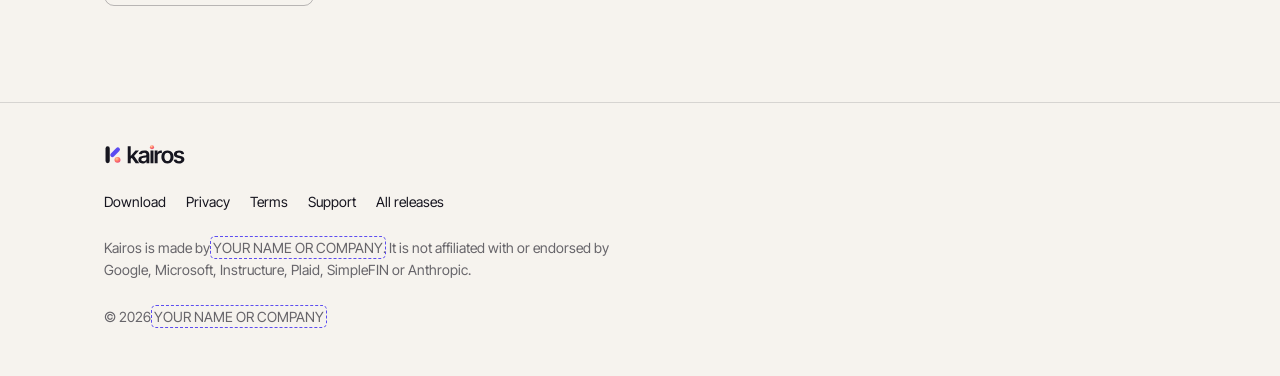
==== commit 2bdd3b1d: "Site from KyrillosDawoud/kairos@ba8df3a" ====
--- a/index.html
+++ b/index.html
@@ -74,7 +74,7 @@
         <div class="feature-text">
           <p class="eyebrow">Calendar</p>
           <h3 class="display">Every calendar in one view.</h3>
-          <p>Day, week, month and agenda. Google Calendar, Outlook and any iCal link sit beside your own events, read only. Type "study Thursday 7 to 9" and Kairos puts it at the right time.</p>
+          <p>Day, week, month and agenda. Google Calendar works both ways: create, move or delete an event in Kairos and it changes in Google. Outlook and any iCal link sit beside your own events, read only. Type "study Thursday 7 to 9" and Kairos puts it at the right time.</p>
           <ul class="ticks">
             <li>Drag to move, drag the edge to resize</li>
             <li>A reminder before each event, 10 minutes by default</li>
@@ -141,7 +141,7 @@
           <ul class="ticks">
             <li>Sign in at Google, Microsoft or your school, never in a Kairos form</li>
             <li>Access stays in Windows Credential Manager</li>
-            <li>Read only, every one</li>
+            <li>Read only, except the Google Calendar events you change</li>
           </ul>
         </div>
         <figure class="shot">
@@ -164,7 +164,7 @@
         <li class="card">
           <h3>Google Calendar</h3>
           <p class="maker">Google</p>
-          <p>The calendars you show in Google Calendar, read only.</p>
+          <p>The calendars you show in Google Calendar. Events you change in Kairos change there too.</p>
         </li>
         <li class="card">
           <h3>Outlook</h3>
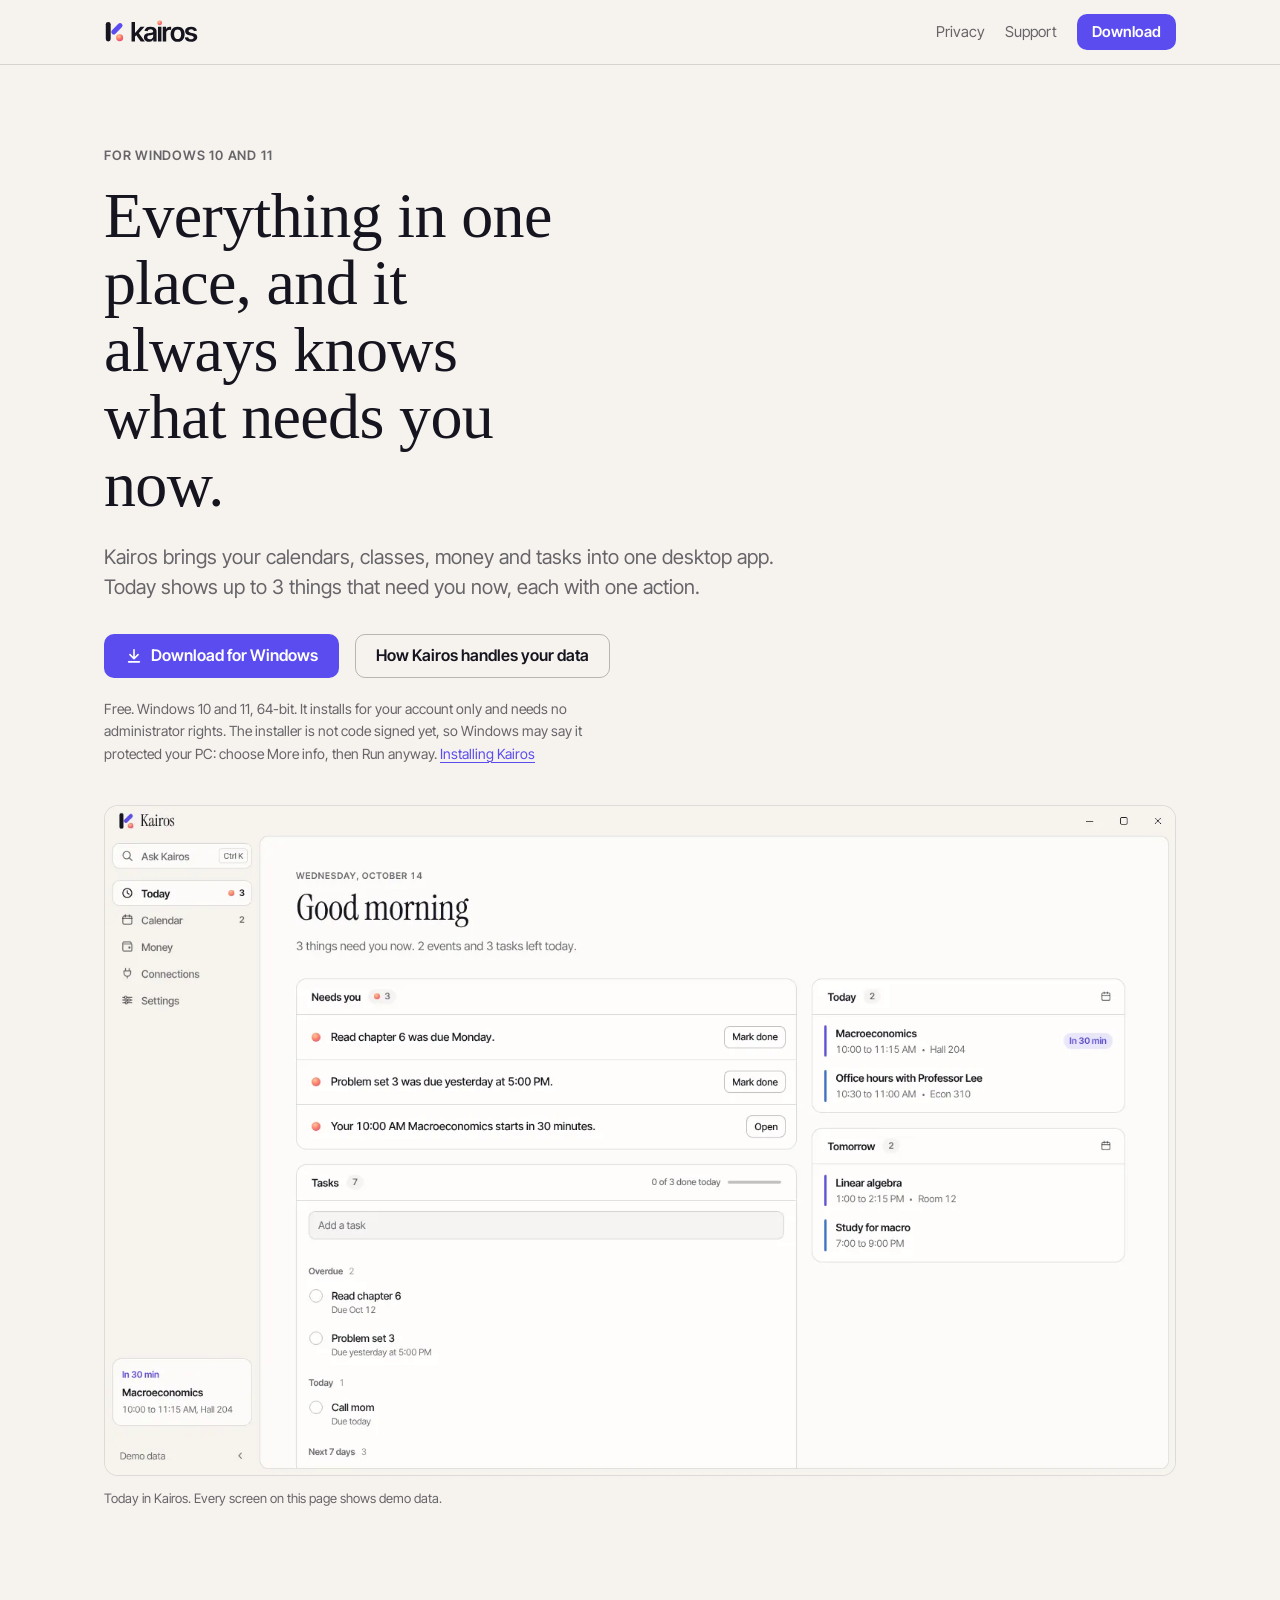
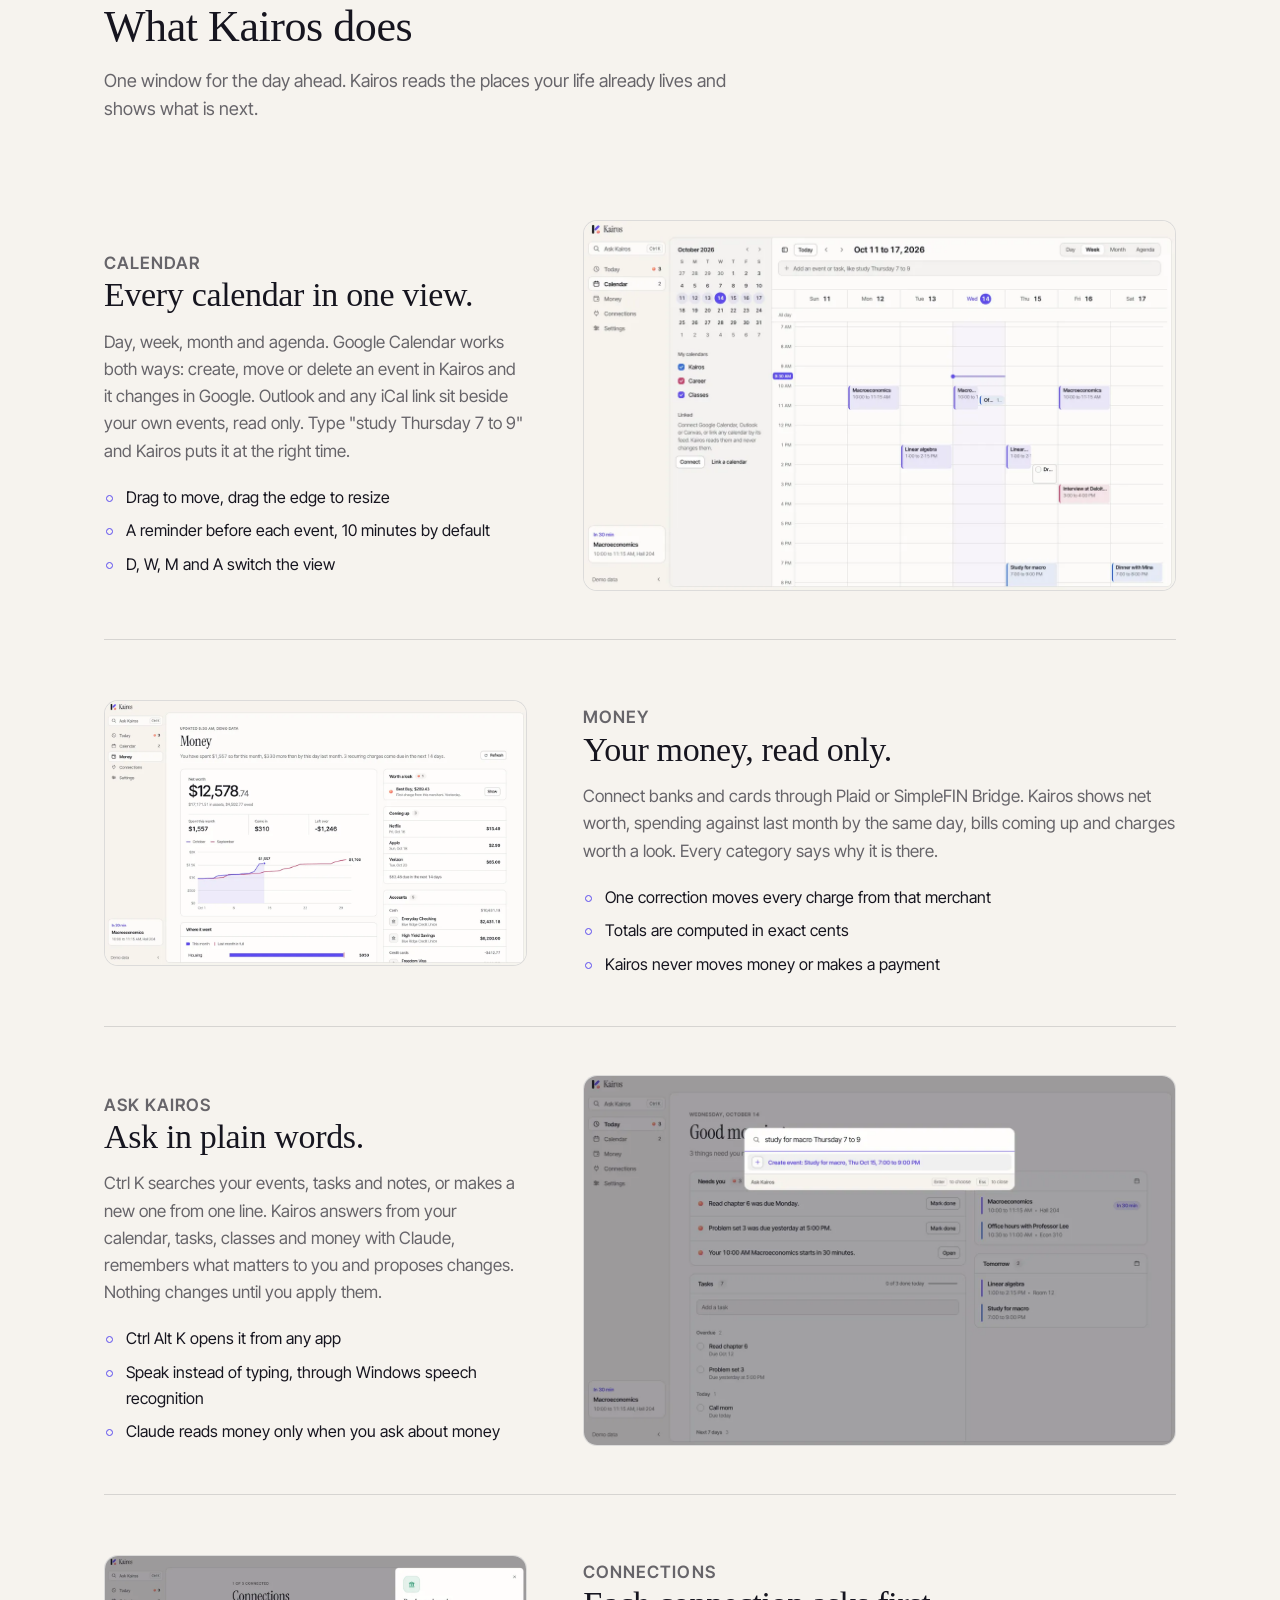
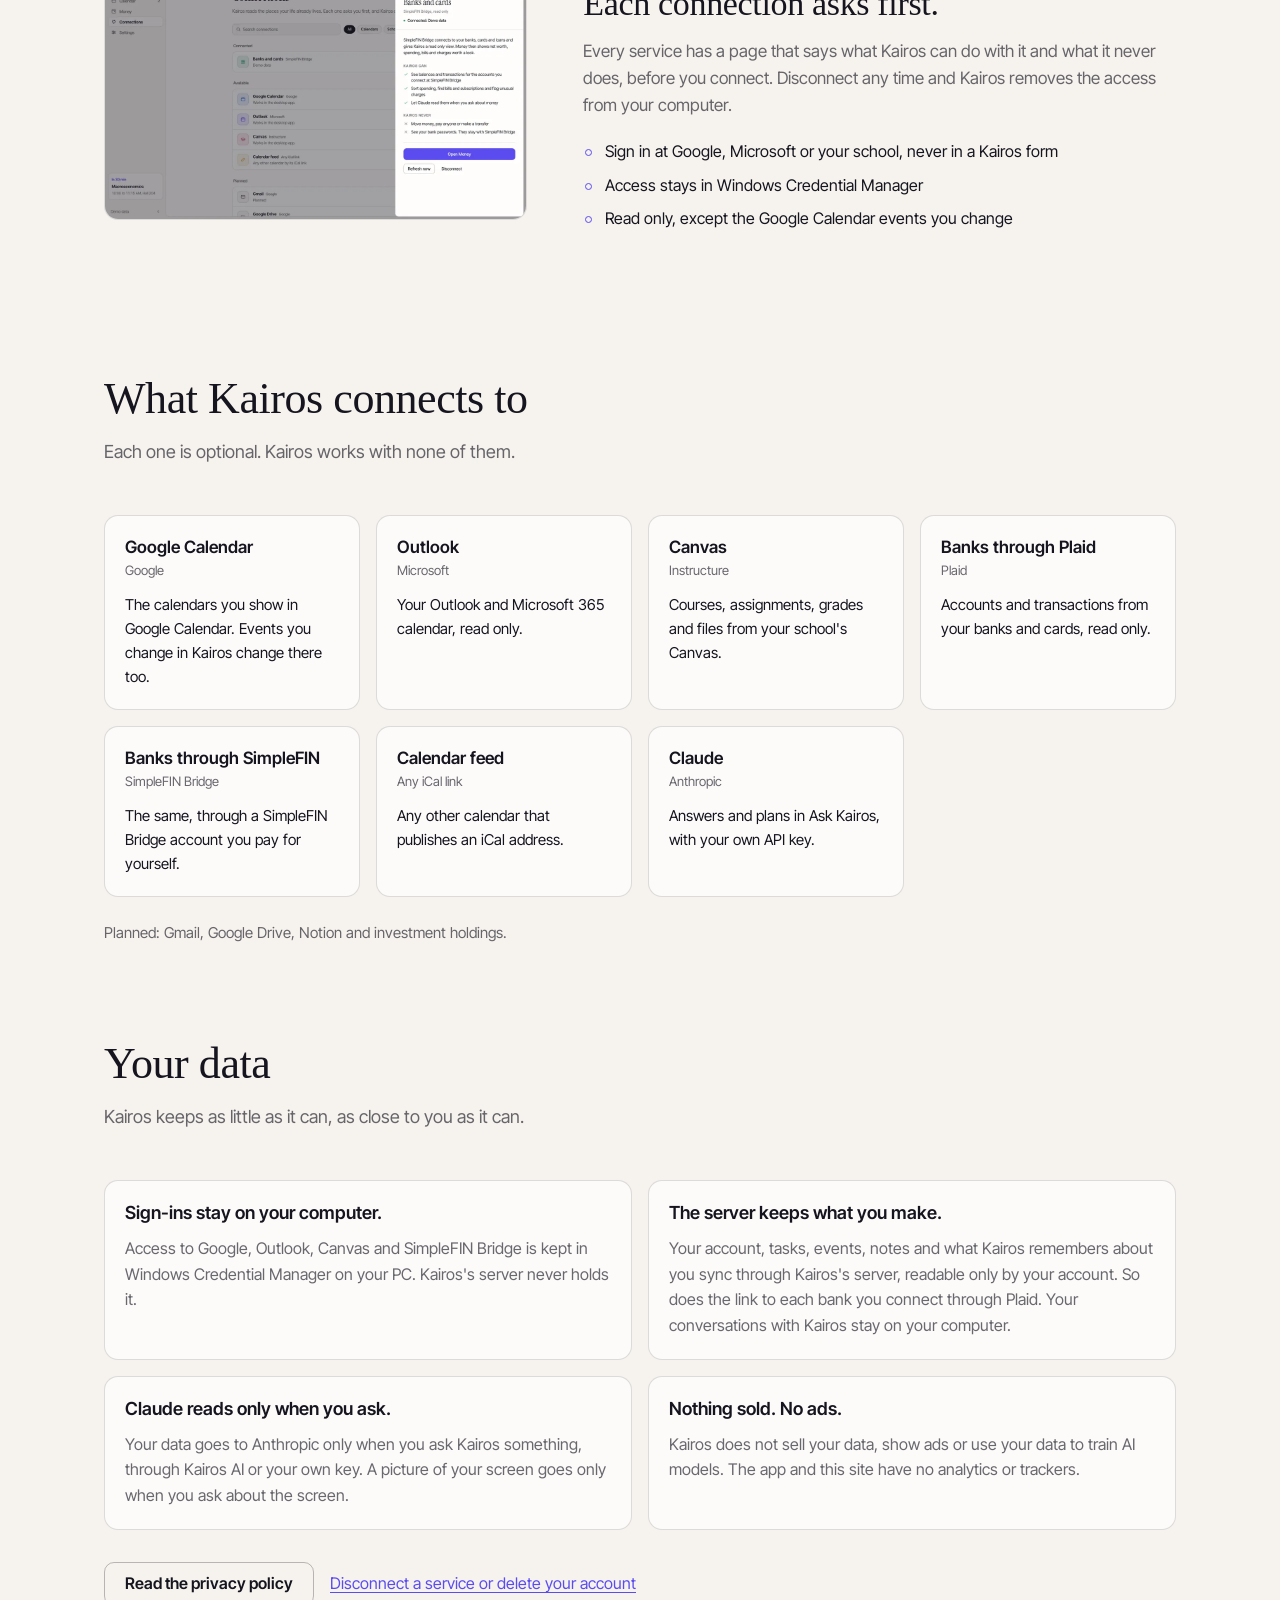
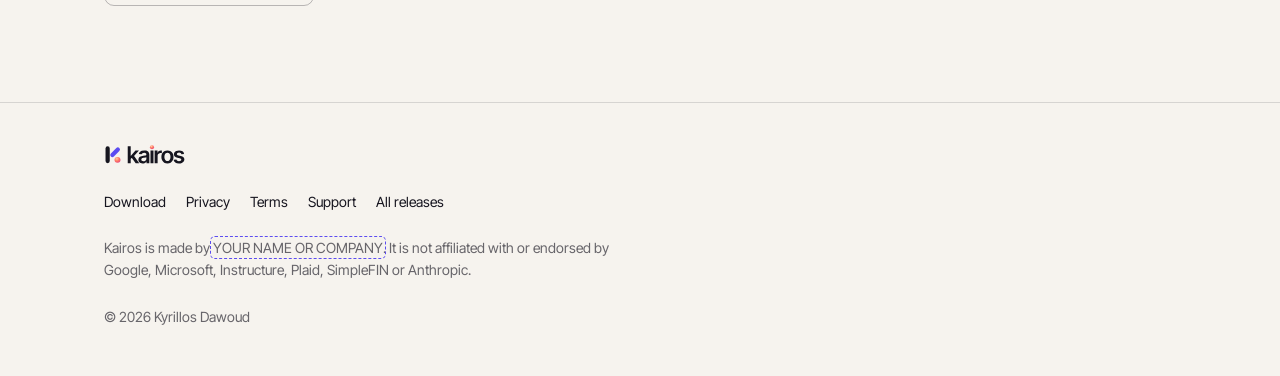
==== commit d9e4a72f: "Site from KyrillosDawoud/kairos@28e123f" ====
--- a/index.html
+++ b/index.html
@@ -244,7 +244,7 @@
         <li><a href="https://github.com/KyrillosDawoud/kairos-releases/releases">All releases</a></li>
       </ul>
       <p>Kairos is made by <span class="owner-fill">YOUR NAME OR COMPANY</span>. It is not affiliated with or endorsed by Google, Microsoft, Instructure, Plaid, SimpleFIN or Anthropic.</p>
-      <p>&copy; 2026 <span class="owner-fill">YOUR NAME OR COMPANY</span></p>
+      <p>&copy; 2026 Kyrillos Dawoud</p>
     </div>
   </footer>
 </body>
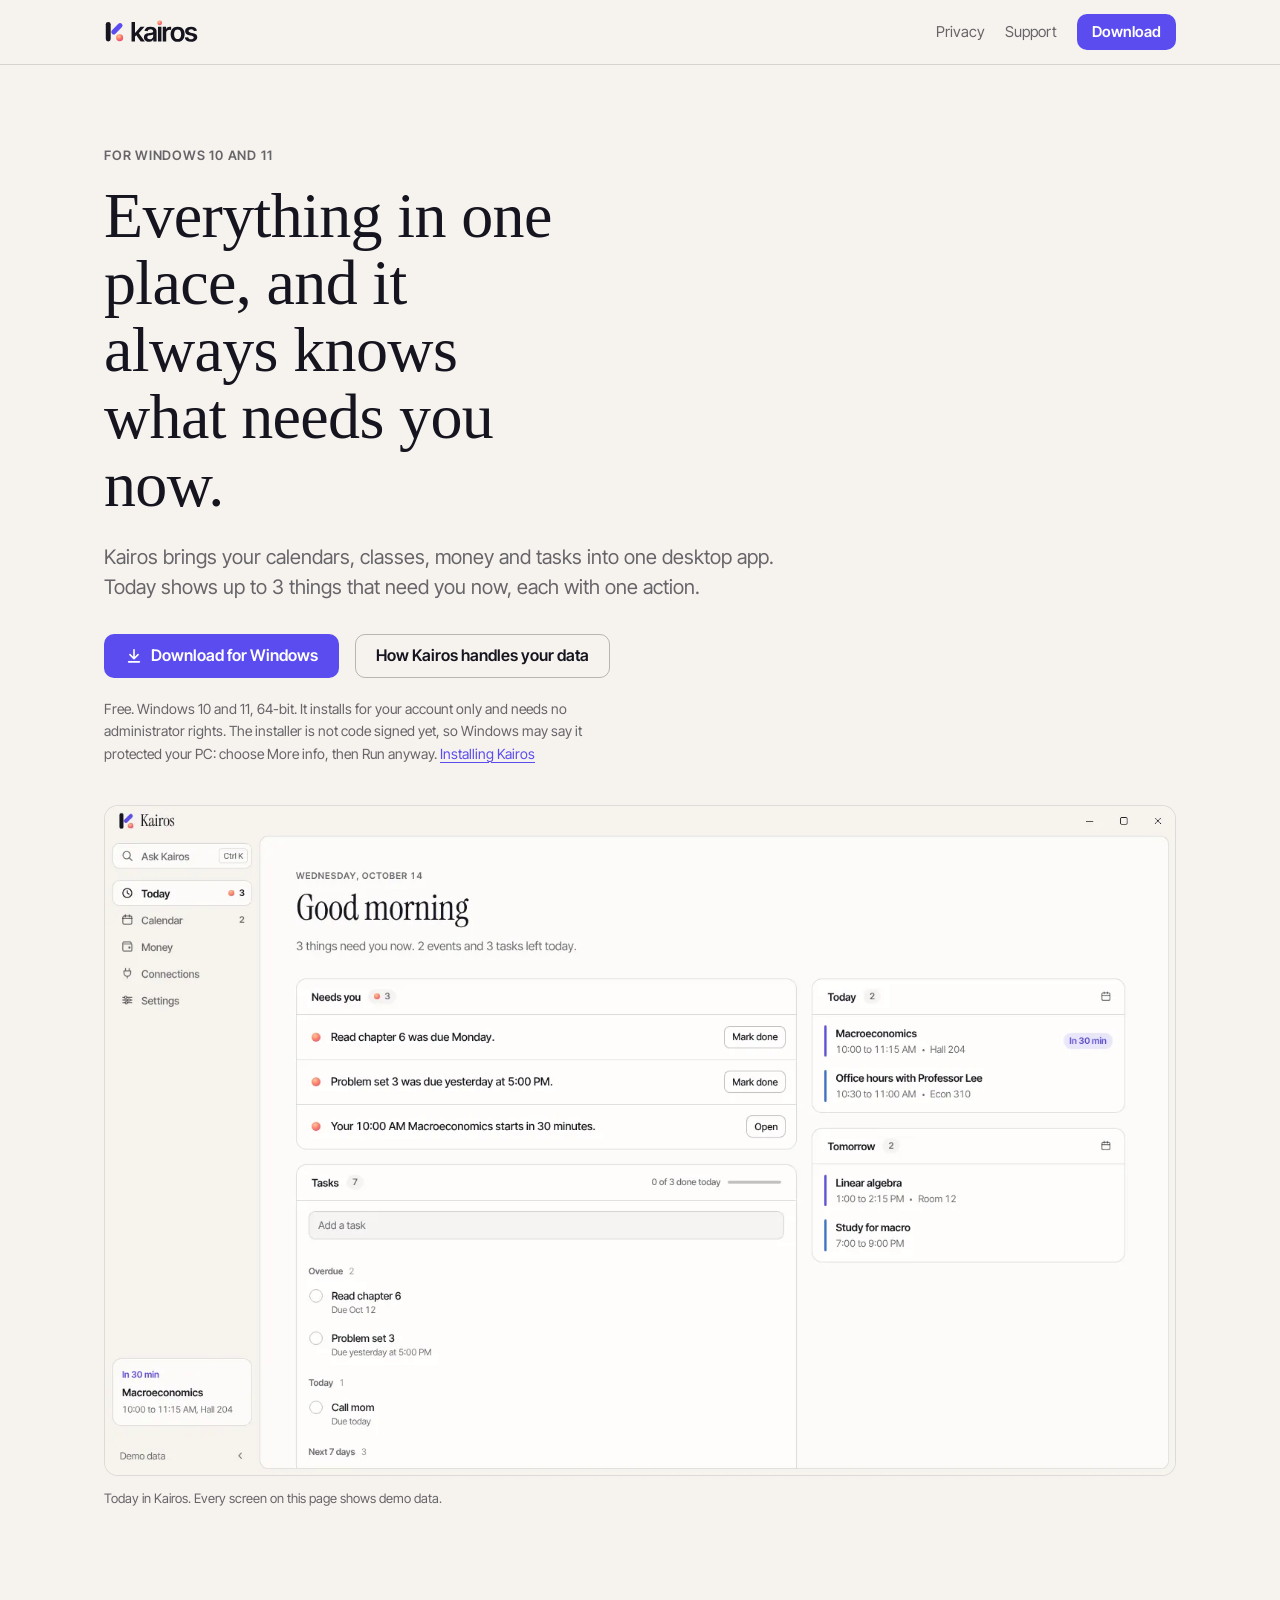
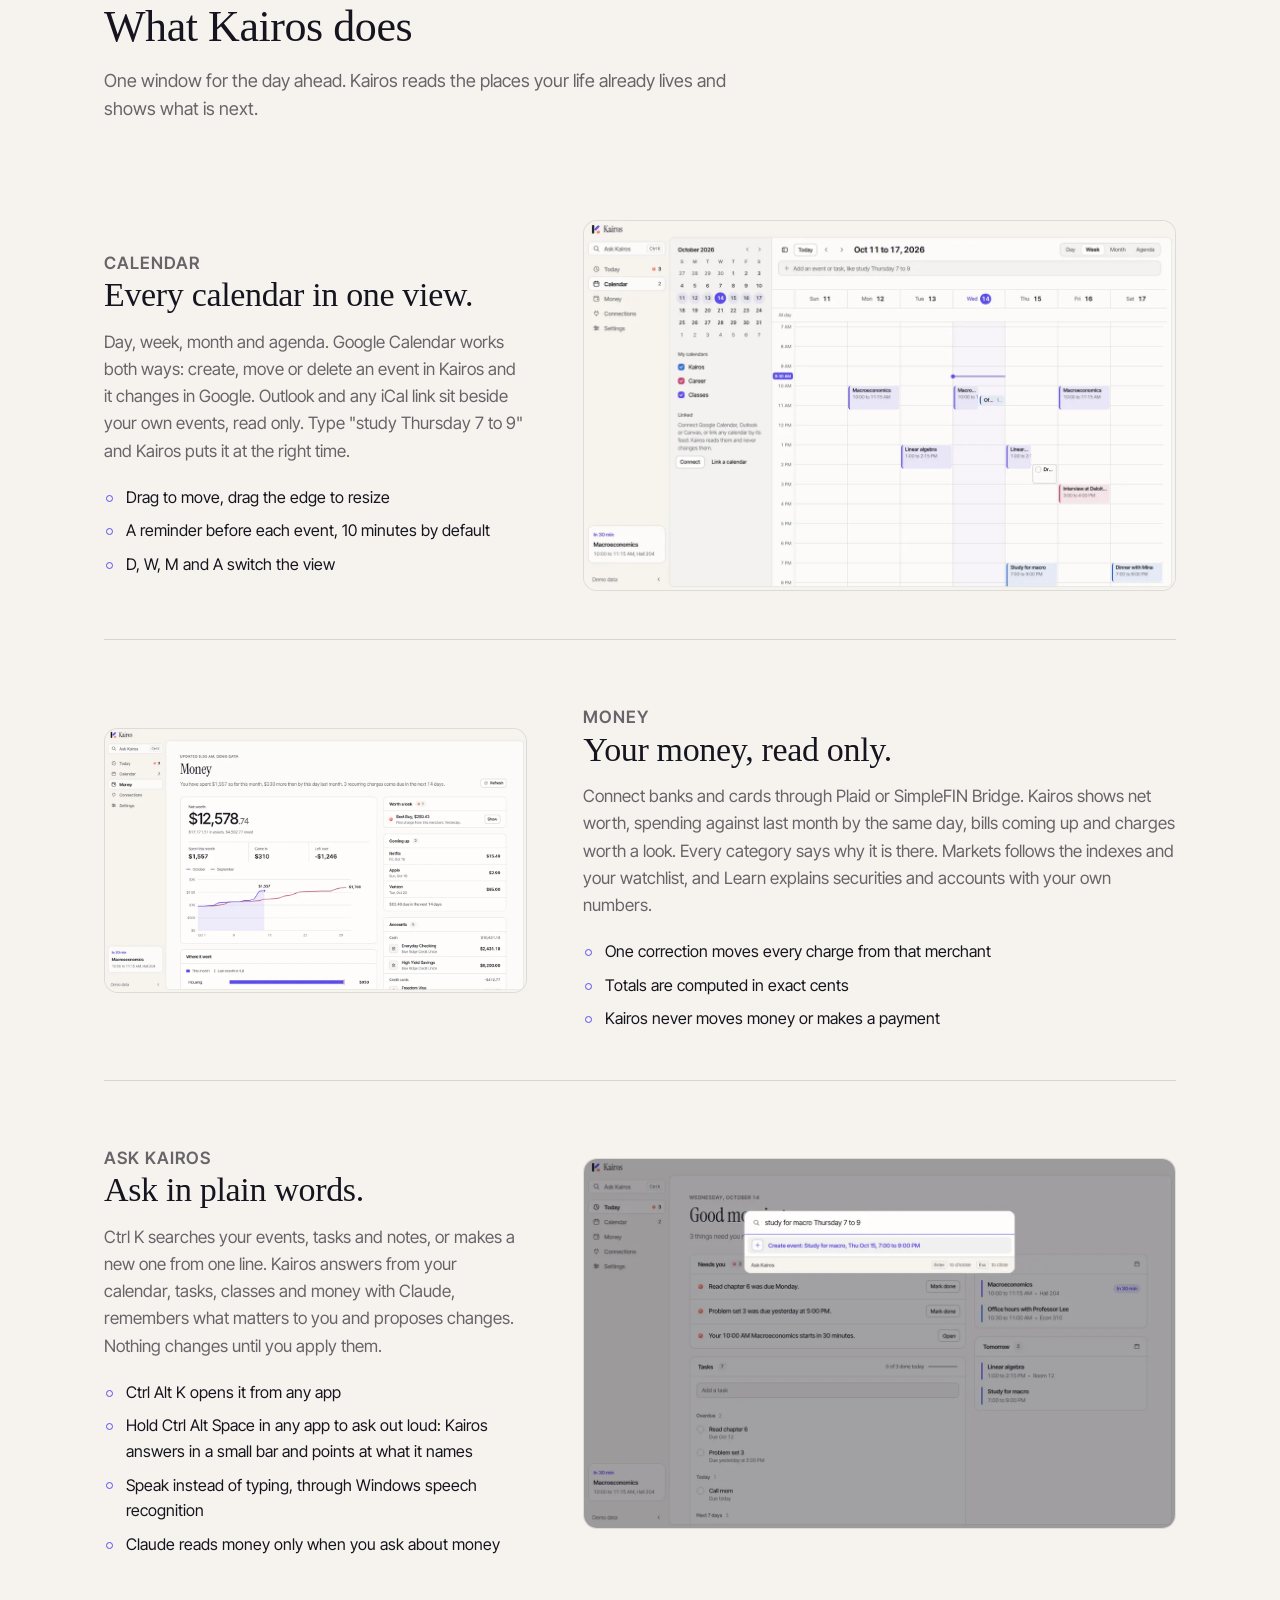
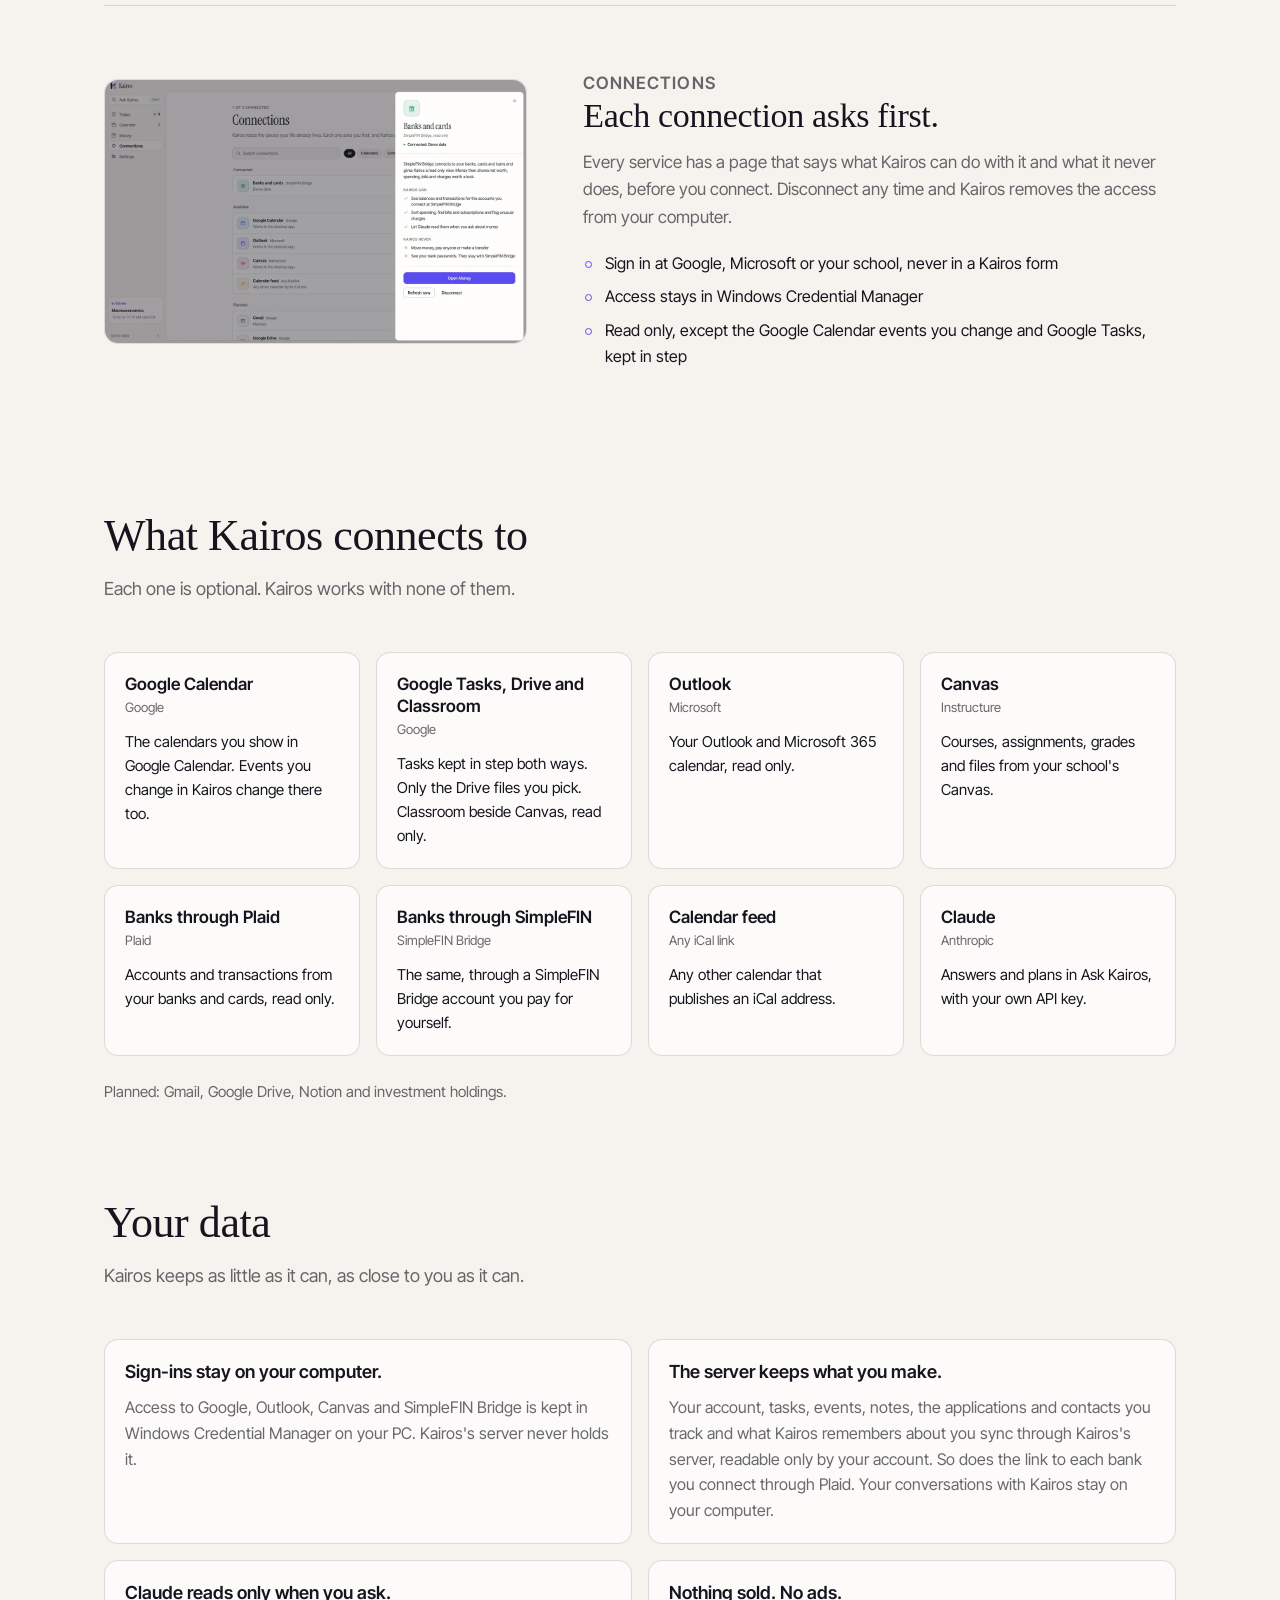
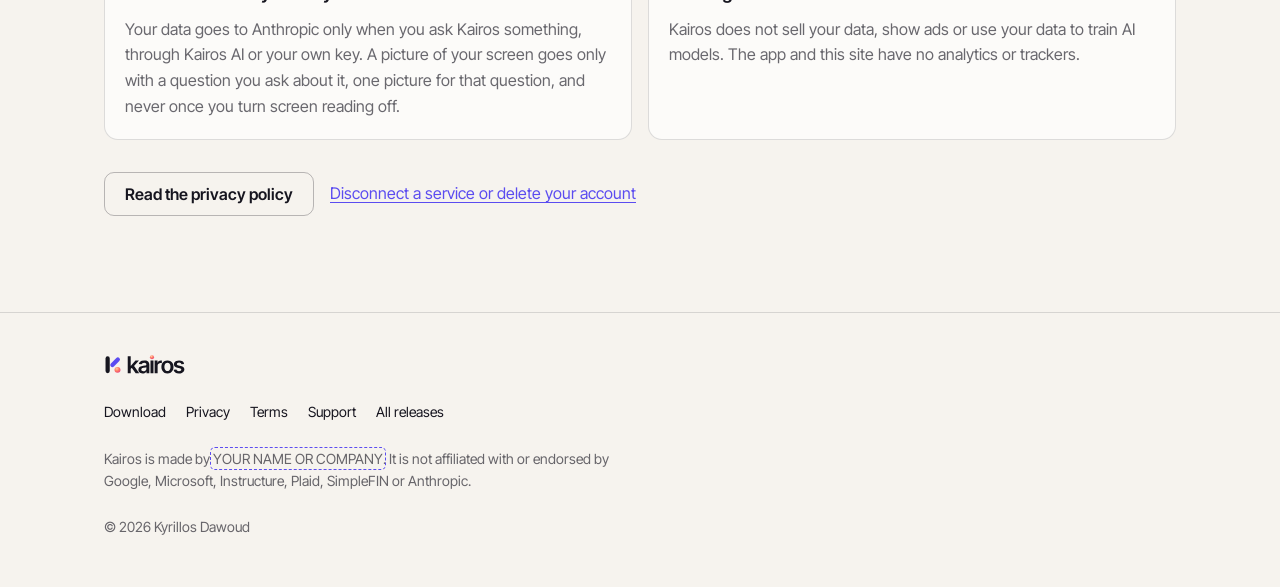
==== commit 14e2436d: "Site from KyrillosDawoud7/kairos@33aabf0" ====
--- a/index.html
+++ b/index.html
@@ -32,7 +32,7 @@
       <nav class="site-nav" aria-label="Main">
         <a class="nav-text" href="privacy.html">Privacy</a>
         <a class="nav-text" href="support.html">Support</a>
-        <a class="button small" href="https://github.com/KyrillosDawoud/kairos-releases/releases/latest">Download</a>
+        <a class="button small" href="https://github.com/KyrillosDawoud7/kairos-releases/releases/latest">Download</a>
       </nav>
     </div>
   </header>
@@ -43,7 +43,7 @@
       <h1 id="promise" class="display">Everything in one place, and it always knows what needs you now.</h1>
       <p class="lede">Kairos brings your calendars, classes, money and tasks into one desktop app. Today shows up to 3 things that need you now, each with one action.</p>
       <div class="actions">
-        <a class="button" href="https://github.com/KyrillosDawoud/kairos-releases/releases/latest">
+        <a class="button" href="https://github.com/KyrillosDawoud7/kairos-releases/releases/latest">
           <svg width="18" height="18" viewBox="0 0 20 20" fill="none" stroke="currentColor" stroke-width="1.8" stroke-linecap="round" stroke-linejoin="round" aria-hidden="true"><path d="M10 3v10M5.5 8.5 10 13l4.5-4.5M4 16.5h12"/></svg>
           Download for Windows
         </a>
@@ -95,7 +95,7 @@
         <div class="feature-text">
           <p class="eyebrow">Money</p>
           <h3 class="display">Your money, read only.</h3>
-          <p>Connect banks and cards through Plaid or SimpleFIN Bridge. Kairos shows net worth, spending against last month by the same day, bills coming up and charges worth a look. Every category says why it is there.</p>
+          <p>Connect banks and cards through Plaid or SimpleFIN Bridge. Kairos shows net worth, spending against last month by the same day, bills coming up and charges worth a look. Every category says why it is there. Markets follows the indexes and your watchlist, and Learn explains securities and accounts with your own numbers.</p>
           <ul class="ticks">
             <li>One correction moves every charge from that merchant</li>
             <li>Totals are computed in exact cents</li>
@@ -119,6 +119,7 @@
           <p>Ctrl K searches your events, tasks and notes, or makes a new one from one line. Kairos answers from your calendar, tasks, classes and money with Claude, remembers what matters to you and proposes changes. Nothing changes until you apply them.</p>
           <ul class="ticks">
             <li>Ctrl Alt K opens it from any app</li>
+            <li>Hold Ctrl Alt Space in any app to ask out loud: Kairos answers in a small bar and points at what it names</li>
             <li>Speak instead of typing, through Windows speech recognition</li>
             <li>Claude reads money only when you ask about money</li>
           </ul>
@@ -141,7 +142,7 @@
           <ul class="ticks">
             <li>Sign in at Google, Microsoft or your school, never in a Kairos form</li>
             <li>Access stays in Windows Credential Manager</li>
-            <li>Read only, except the Google Calendar events you change</li>
+            <li>Read only, except the Google Calendar events you change and Google Tasks, kept in step</li>
           </ul>
         </div>
         <figure class="shot">
@@ -167,6 +168,11 @@
           <p>The calendars you show in Google Calendar. Events you change in Kairos change there too.</p>
         </li>
         <li class="card">
+          <h3>Google Tasks, Drive and Classroom</h3>
+          <p class="maker">Google</p>
+          <p>Tasks kept in step both ways. Only the Drive files you pick. Classroom beside Canvas, read only.</p>
+        </li>
+        <li class="card">
           <h3>Outlook</h3>
           <p class="maker">Microsoft</p>
           <p>Your Outlook and Microsoft 365 calendar, read only.</p>
@@ -212,11 +218,11 @@
         </li>
         <li class="card">
           <h3>The server keeps what you make.</h3>
-          <p>Your account, tasks, events, notes and what Kairos remembers about you sync through Kairos's server, readable only by your account. So does the link to each bank you connect through Plaid. Your conversations with Kairos stay on your computer.</p>
+          <p>Your account, tasks, events, notes, the applications and contacts you track and what Kairos remembers about you sync through Kairos's server, readable only by your account. So does the link to each bank you connect through Plaid. Your conversations with Kairos stay on your computer.</p>
         </li>
         <li class="card">
           <h3>Claude reads only when you ask.</h3>
-          <p>Your data goes to Anthropic only when you ask Kairos something, through Kairos AI or your own key. A picture of your screen goes only when you ask about the screen.</p>
+          <p>Your data goes to Anthropic only when you ask Kairos something, through Kairos AI or your own key. A picture of your screen goes only with a question you ask about it, one picture for that question, and never once you turn screen reading off.</p>
         </li>
         <li class="card">
           <h3>Nothing sold. No ads.</h3>
@@ -237,11 +243,11 @@
         <img src="assets/brand/kairos-lockup.svg" alt="Kairos" width="81" height="24">
       </picture>
       <ul class="footer-nav">
-        <li><a href="https://github.com/KyrillosDawoud/kairos-releases/releases/latest">Download</a></li>
+        <li><a href="https://github.com/KyrillosDawoud7/kairos-releases/releases/latest">Download</a></li>
         <li><a href="privacy.html">Privacy</a></li>
         <li><a href="terms.html">Terms</a></li>
         <li><a href="support.html">Support</a></li>
-        <li><a href="https://github.com/KyrillosDawoud/kairos-releases/releases">All releases</a></li>
+        <li><a href="https://github.com/KyrillosDawoud7/kairos-releases/releases">All releases</a></li>
       </ul>
       <p>Kairos is made by <span class="owner-fill">YOUR NAME OR COMPANY</span>. It is not affiliated with or endorsed by Google, Microsoft, Instructure, Plaid, SimpleFIN or Anthropic.</p>
       <p>&copy; 2026 Kyrillos Dawoud</p>
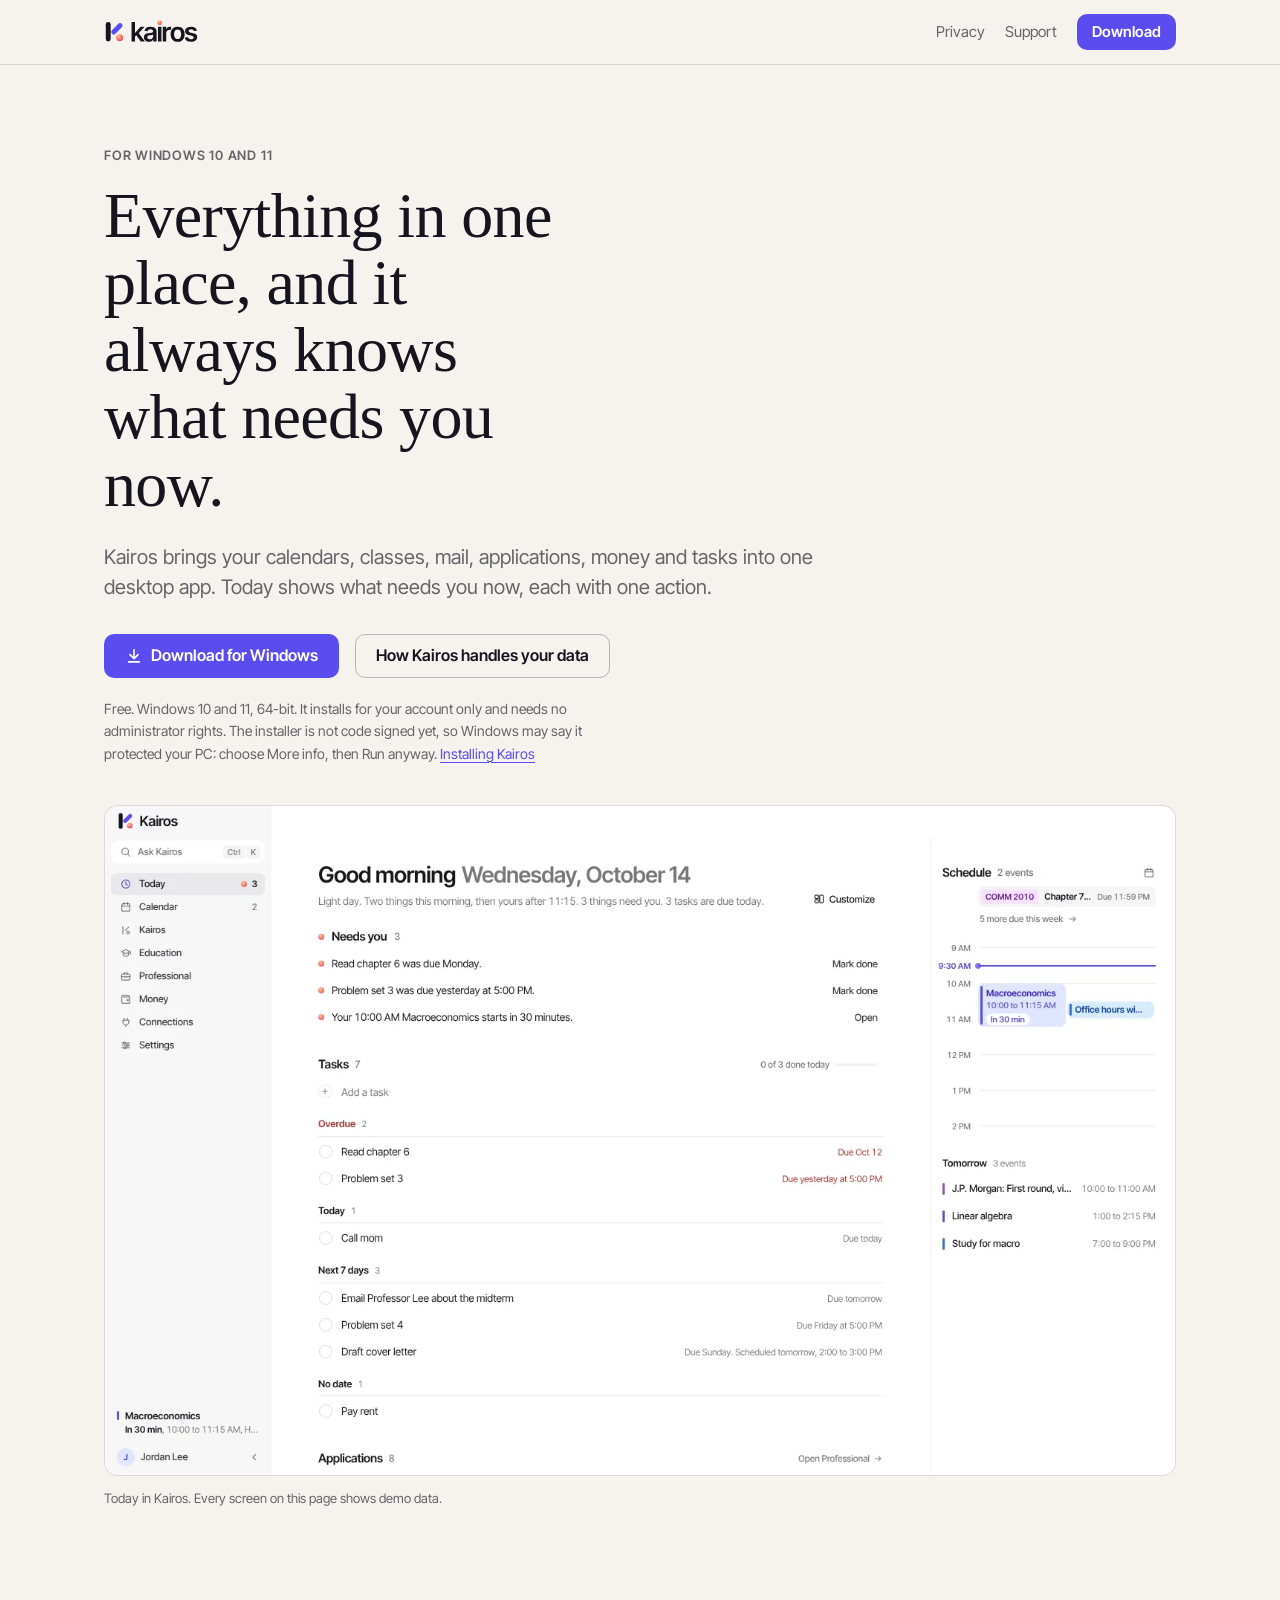
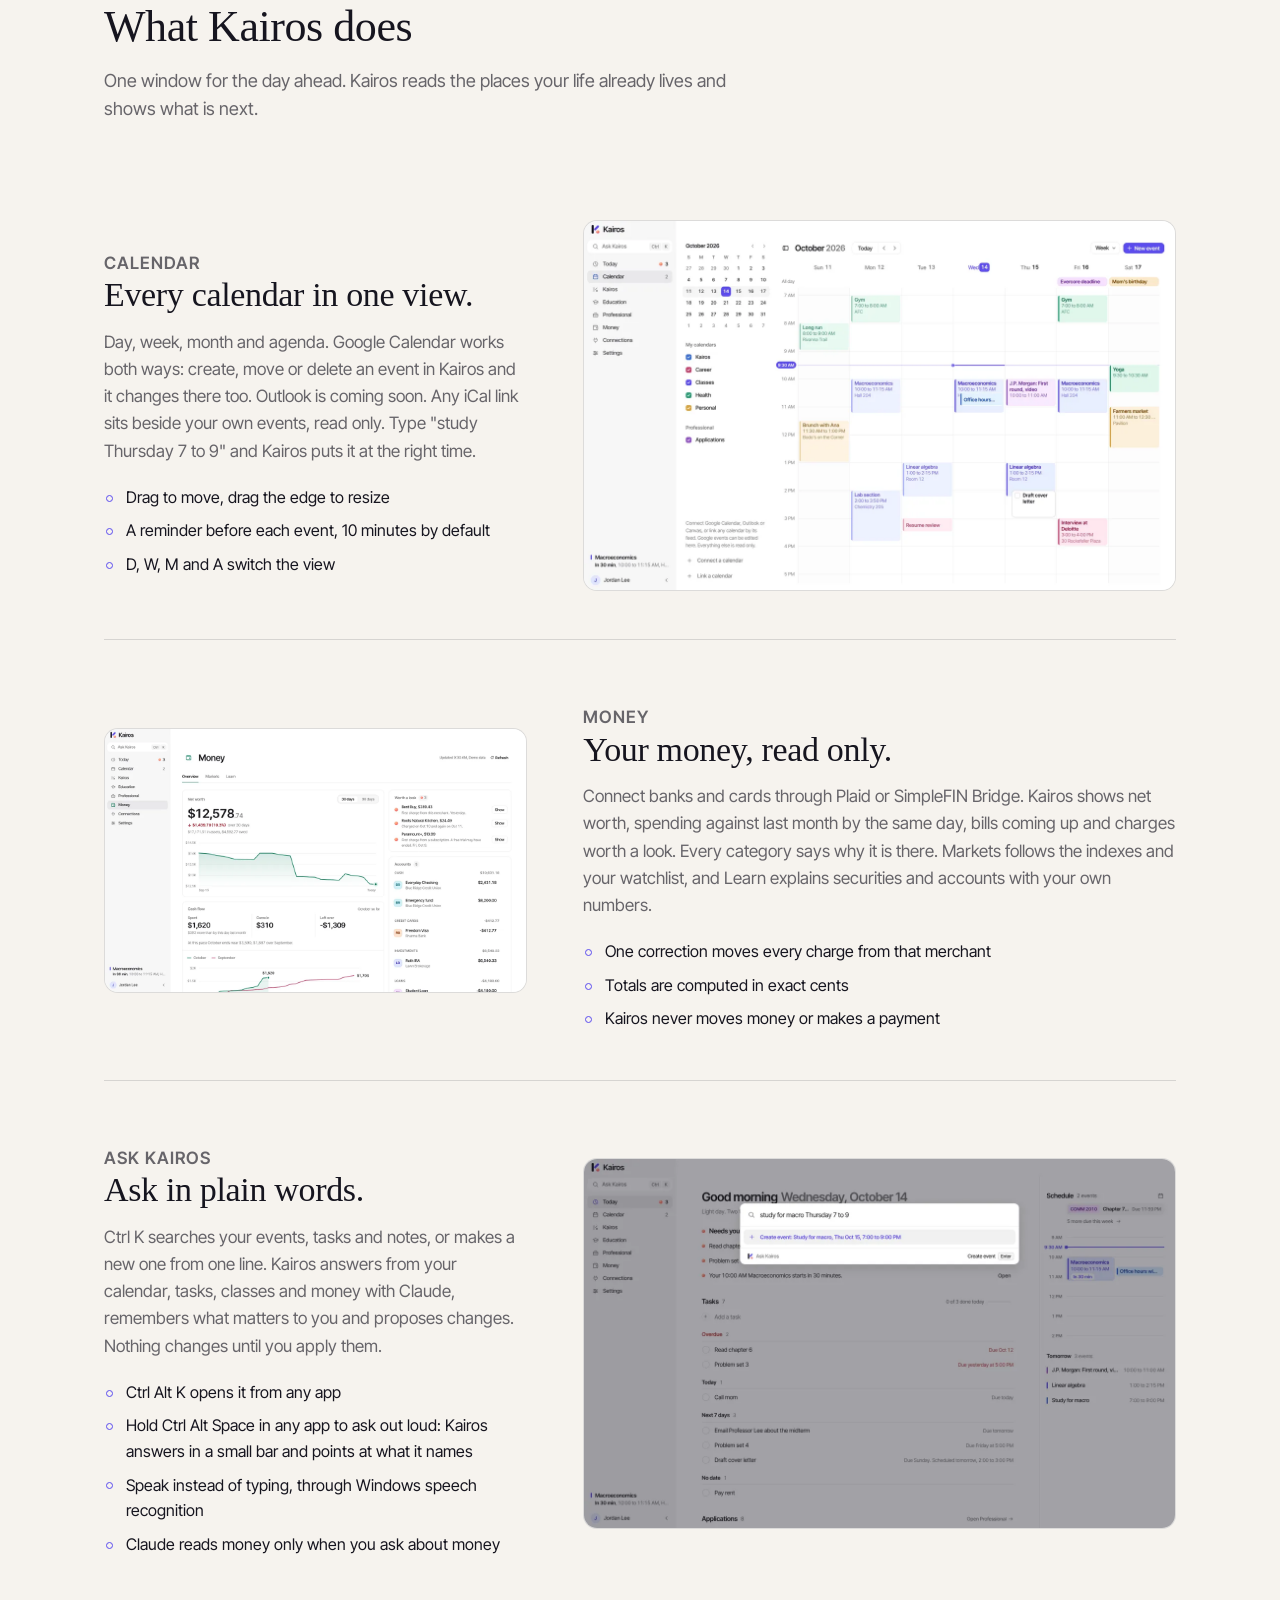
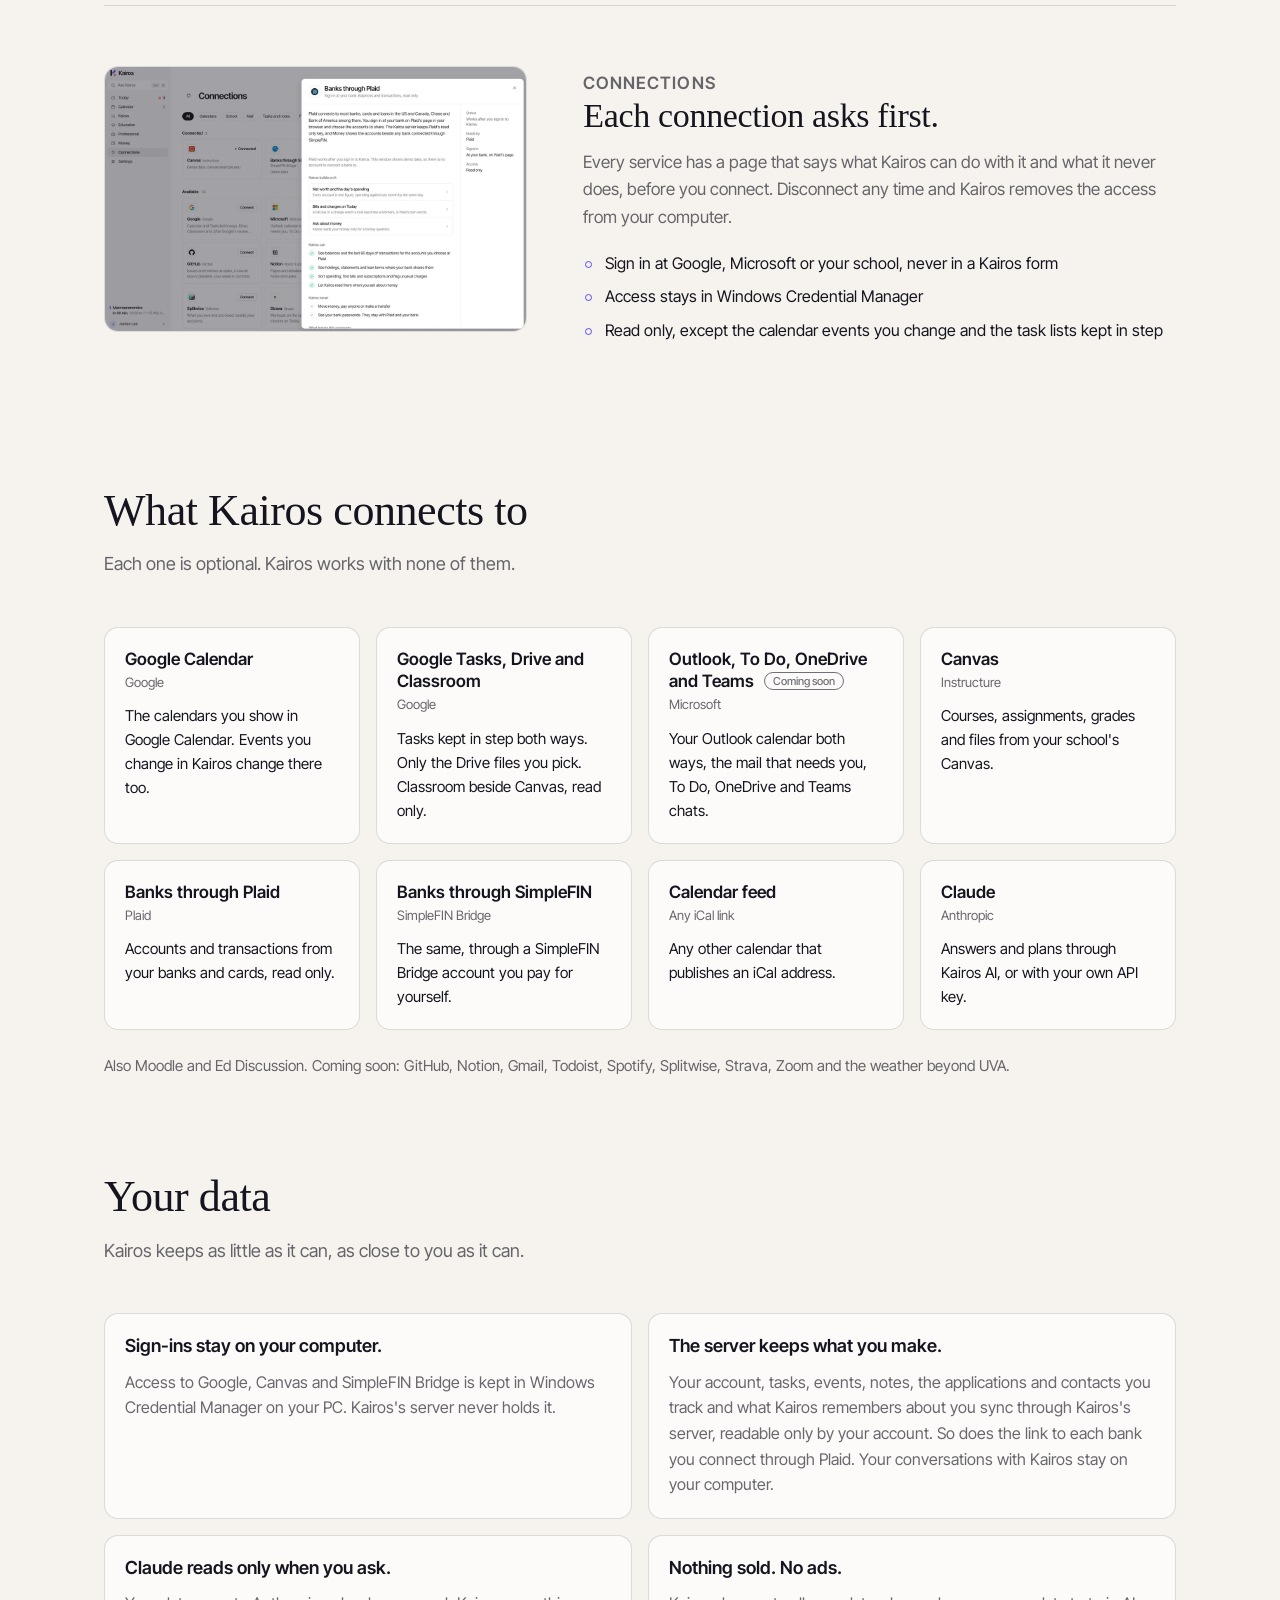
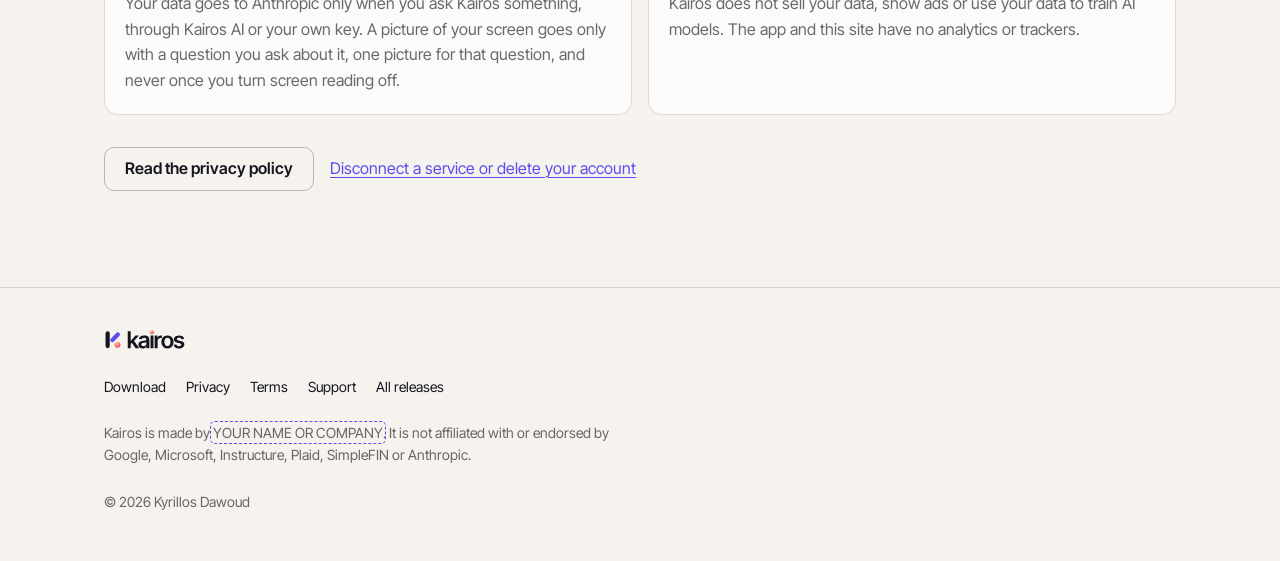
==== commit 45115346: "Site from KyrillosDawoud7/kairos@2f7c6dc" ====
--- a/index.html
+++ b/index.html
@@ -41,7 +41,7 @@
     <section class="hero wrap" aria-labelledby="promise">
       <p class="eyebrow">For Windows 10 and 11</p>
       <h1 id="promise" class="display">Everything in one place, and it always knows what needs you now.</h1>
-      <p class="lede">Kairos brings your calendars, classes, money and tasks into one desktop app. Today shows up to 3 things that need you now, each with one action.</p>
+      <p class="lede">Kairos brings your calendars, classes, mail, applications, money and tasks into one desktop app. Today shows what needs you now, each with one action.</p>
       <div class="actions">
         <a class="button" href="https://github.com/KyrillosDawoud7/kairos-releases/releases/latest">
           <svg width="18" height="18" viewBox="0 0 20 20" fill="none" stroke="currentColor" stroke-width="1.8" stroke-linecap="round" stroke-linejoin="round" aria-hidden="true"><path d="M10 3v10M5.5 8.5 10 13l4.5-4.5M4 16.5h12"/></svg>
@@ -57,7 +57,7 @@
         <div class="frame">
           <picture>
             <source srcset="assets/screens/today-dark.webp" media="(prefers-color-scheme: dark)">
-            <img src="assets/screens/today-light.webp" width="1440" height="900" alt="Kairos Today with three things that need you, the tasks grouped by due date and the events for today and tomorrow.">
+            <img src="assets/screens/today-light.webp" width="1440" height="900" alt="Kairos Today: three things that need you and the tasks grouped by due date in one list, with the day's schedule in a panel on the right.">
           </picture>
         </div>
         <figcaption>Today in Kairos. Every screen on this page shows demo data.</figcaption>
@@ -74,7 +74,7 @@
         <div class="feature-text">
           <p class="eyebrow">Calendar</p>
           <h3 class="display">Every calendar in one view.</h3>
-          <p>Day, week, month and agenda. Google Calendar works both ways: create, move or delete an event in Kairos and it changes in Google. Outlook and any iCal link sit beside your own events, read only. Type "study Thursday 7 to 9" and Kairos puts it at the right time.</p>
+          <p>Day, week, month and agenda. Google Calendar works both ways: create, move or delete an event in Kairos and it changes there too. Outlook is coming soon. Any iCal link sits beside your own events, read only. Type "study Thursday 7 to 9" and Kairos puts it at the right time.</p>
           <ul class="ticks">
             <li>Drag to move, drag the edge to resize</li>
             <li>A reminder before each event, 10 minutes by default</li>
@@ -106,7 +106,7 @@
           <div class="frame">
             <picture>
               <source srcset="assets/screens/money-dark.webp" media="(prefers-color-scheme: dark)">
-              <img src="assets/screens/money-light.webp" width="1200" height="750" loading="lazy" alt="Kairos Money: net worth, spending this month against last month on a line chart, a charge worth a look, bills coming up and accounts.">
+              <img src="assets/screens/money-light.webp" width="1200" height="750" loading="lazy" alt="Kairos Money: net worth with its line, cash flow, spending by category and accounts as tiles.">
             </picture>
           </div>
         </figure>
@@ -142,14 +142,14 @@
           <ul class="ticks">
             <li>Sign in at Google, Microsoft or your school, never in a Kairos form</li>
             <li>Access stays in Windows Credential Manager</li>
-            <li>Read only, except the Google Calendar events you change and Google Tasks, kept in step</li>
+            <li>Read only, except the calendar events you change and the task lists kept in step</li>
           </ul>
         </div>
         <figure class="shot">
           <div class="frame">
             <picture>
               <source srcset="assets/screens/connections-dark.webp" media="(prefers-color-scheme: dark)">
-              <img src="assets/screens/connections-light.webp" width="1200" height="750" loading="lazy" alt="Kairos Connections with the Banks and cards sheet open, listing what Kairos can do and what it never does.">
+              <img src="assets/screens/connections-light.webp" width="1200" height="750" loading="lazy" alt="Kairos Connections with the Banks through Plaid sheet open, listing what Kairos can do and what it never does.">
             </picture>
           </div>
         </figure>
@@ -173,9 +173,9 @@
           <p>Tasks kept in step both ways. Only the Drive files you pick. Classroom beside Canvas, read only.</p>
         </li>
         <li class="card">
-          <h3>Outlook</h3>
+          <h3>Outlook, To Do, OneDrive and Teams <span class="soon">Coming soon</span></h3>
           <p class="maker">Microsoft</p>
-          <p>Your Outlook and Microsoft 365 calendar, read only.</p>
+          <p>Your Outlook calendar both ways, the mail that needs you, To Do, OneDrive and Teams chats.</p>
         </li>
         <li class="card">
           <h3>Canvas</h3>
@@ -200,10 +200,10 @@
         <li class="card">
           <h3>Claude</h3>
           <p class="maker">Anthropic</p>
-          <p>Answers and plans in Ask Kairos, with your own API key.</p>
+          <p>Answers and plans through Kairos AI, or with your own API key.</p>
         </li>
       </ul>
-      <p class="after-grid">Planned: Gmail, Google Drive, Notion and investment holdings.</p>
+      <p class="after-grid">Also Moodle and Ed Discussion. Coming soon: GitHub, Notion, Gmail, Todoist, Spotify, Splitwise, Strava, Zoom and the weather beyond UVA.</p>
     </section>
 
     <section class="section wrap" id="your-data" aria-labelledby="data-title">
@@ -214,7 +214,7 @@
       <ul class="grid two">
         <li class="card">
           <h3>Sign-ins stay on your computer.</h3>
-          <p>Access to Google, Outlook, Canvas and SimpleFIN Bridge is kept in Windows Credential Manager on your PC. Kairos's server never holds it.</p>
+          <p>Access to Google, Canvas and SimpleFIN Bridge is kept in Windows Credential Manager on your PC. Kairos's server never holds it.</p>
         </li>
         <li class="card">
           <h3>The server keeps what you make.</h3>
--- a/assets/brand/kairos.css
+++ b/assets/brand/kairos.css
@@ -17,6 +17,16 @@
   --kairos-teal: #1F95A8;
   --kairos-orange: #D9773A;
   --kairos-plum: #9354C4;
+  /* The app's neutrals (decision 0049): white paper on a cool mist in light, carbon on night in
+     dark, graphite and snow for text. Bone and Midnight stay for the mark and the site. */
+  --kairos-paper: #FFFFFF;
+  --kairos-mist: #F7F7F8;
+  --kairos-cloud: #F4F4F5;
+  --kairos-graphite: #17171C;
+  --kairos-night: #0E0E10;
+  --kairos-carbon: #131316;
+  --kairos-slate: #1A1A1E;
+  --kairos-snow: #EDEDF0;
   --kairos-orb: radial-gradient(circle at 38% 32%, #FFC9A0, #FF7A62 50%, #E5407F);
   --kairos-font-display: 'Instrument Serif', Georgia, serif;
   --kairos-font-text: 'Inter Tight', system-ui, sans-serif;
--- a/assets/site.css
+++ b/assets/site.css
@@ -682,3 +682,15 @@
     transition: none;
   }
 }
+
+/* A connector that is built but not open to everyone yet. */
+.card h3 .soon {
+  margin-left: 6px;
+  padding: 1px 8px;
+  border: 1px solid currentColor;
+  border-radius: 999px;
+  font-size: 11px;
+  font-weight: 500;
+  opacity: 0.6;
+  vertical-align: 2px;
+}
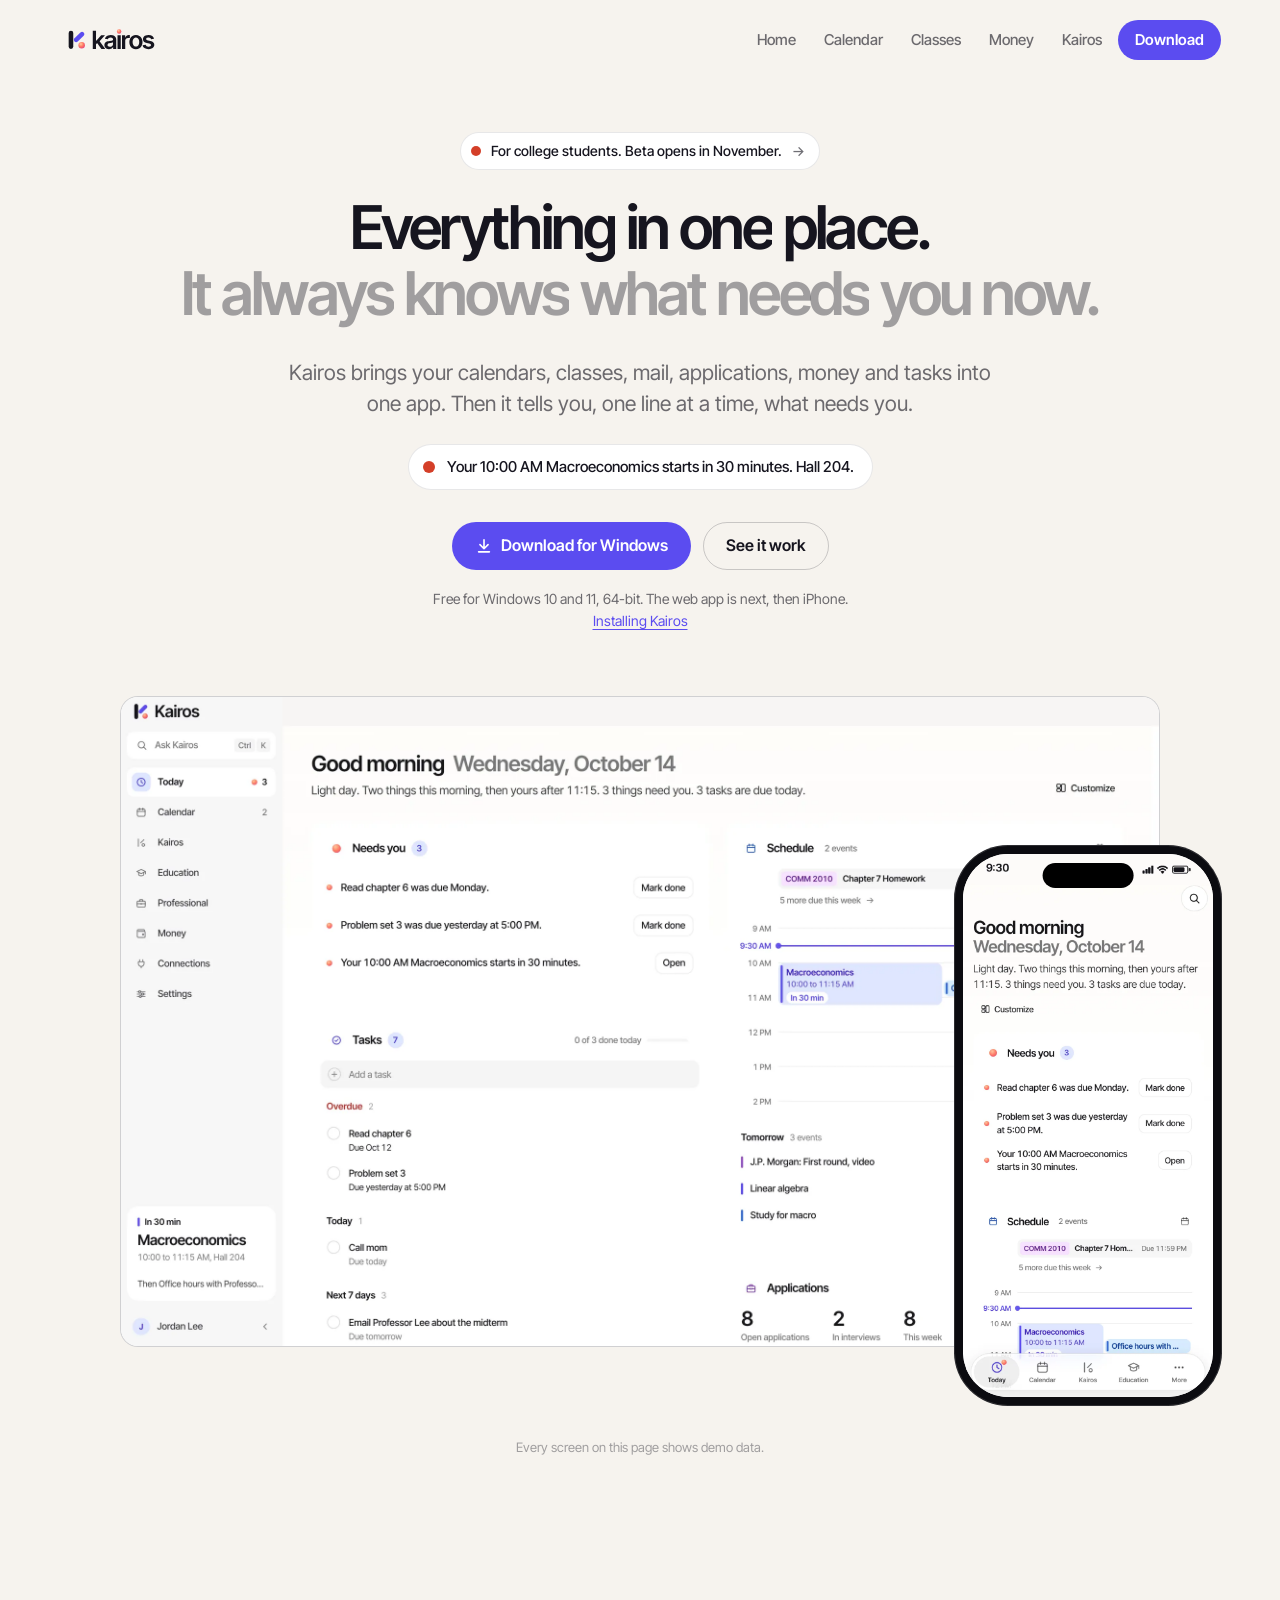
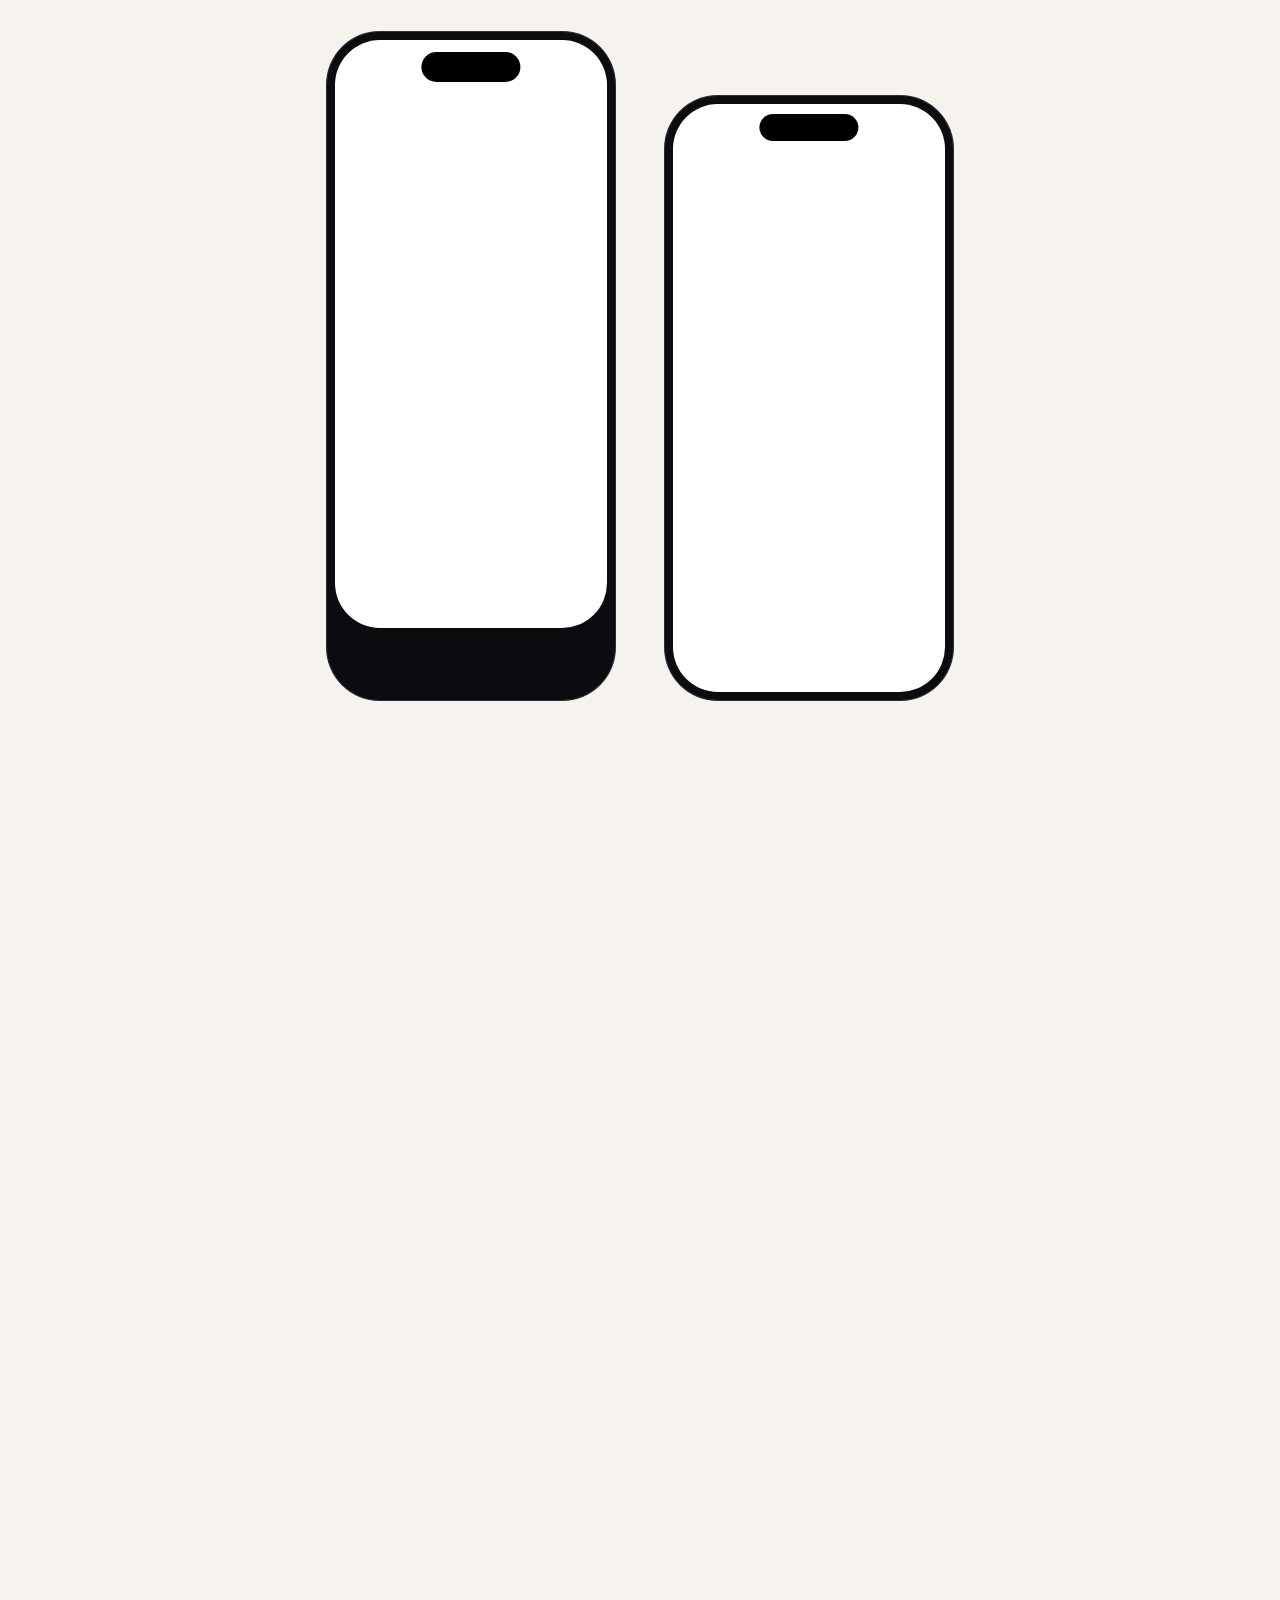
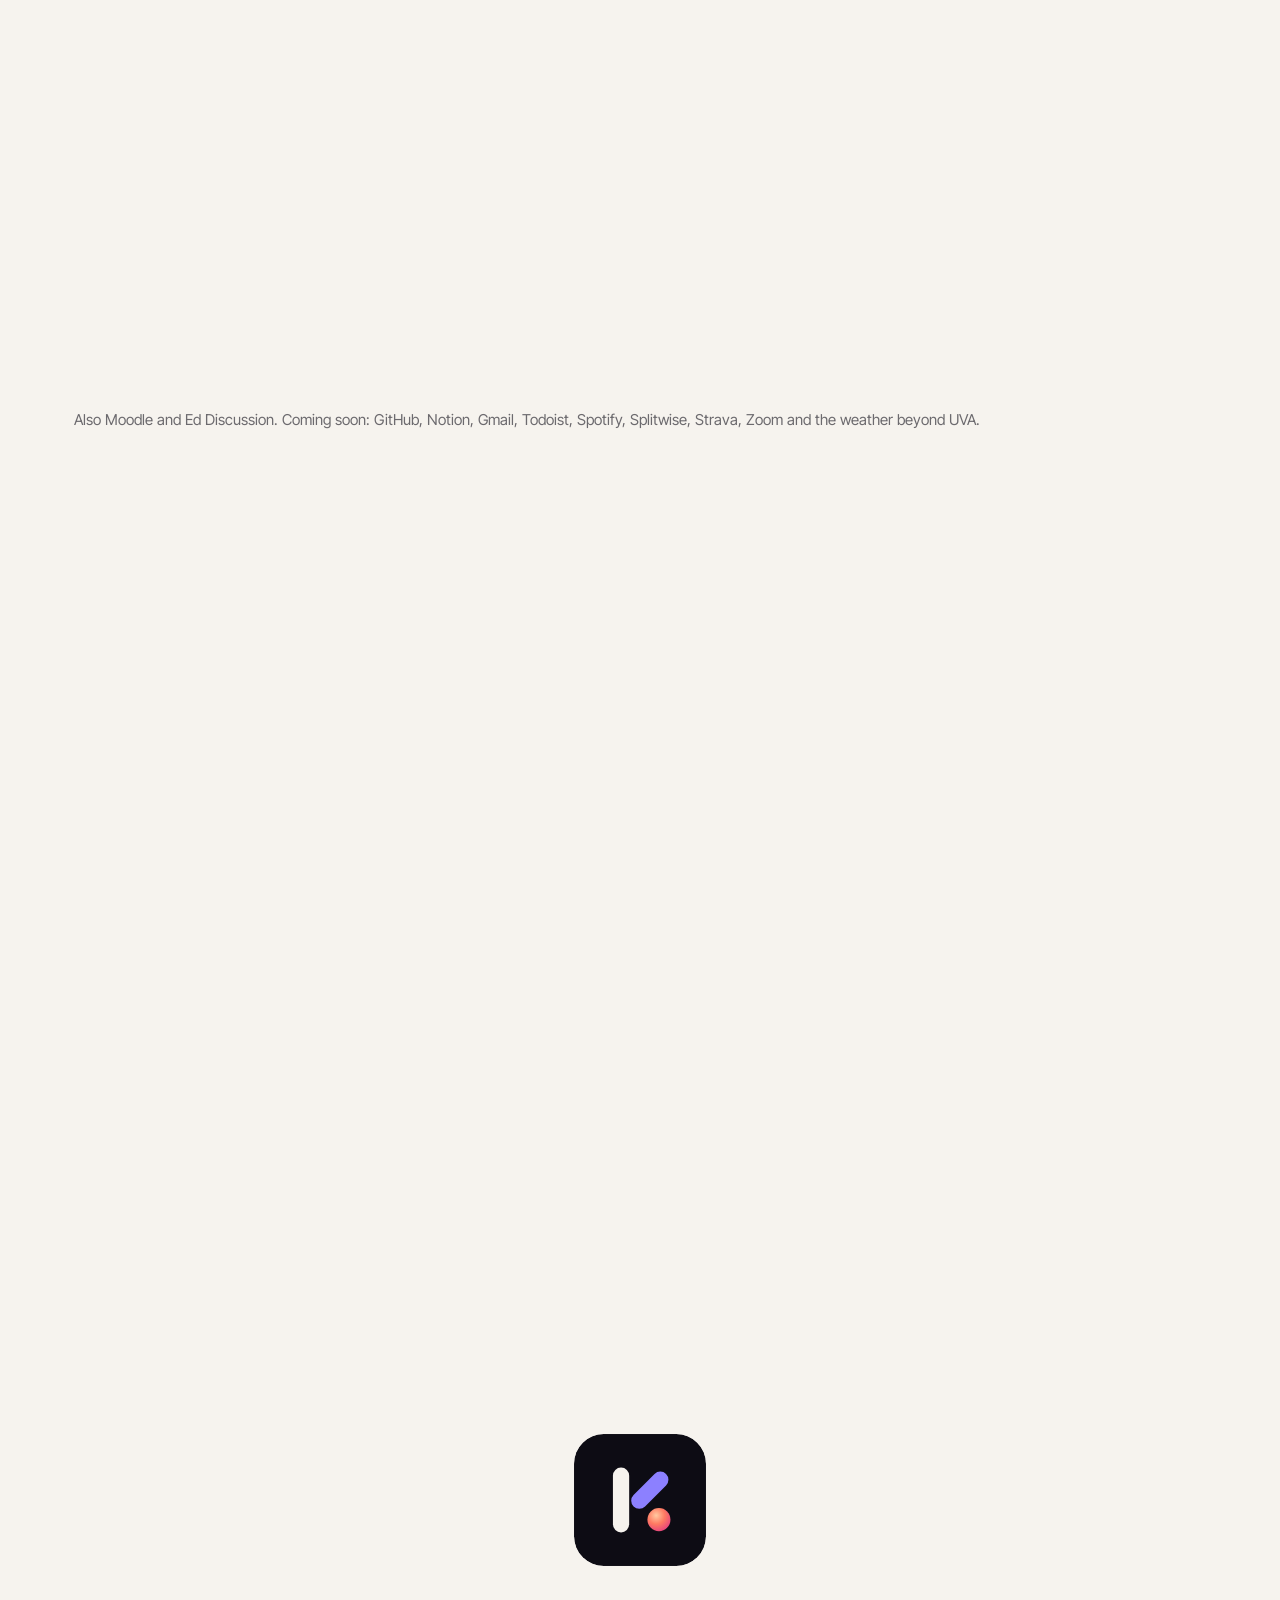
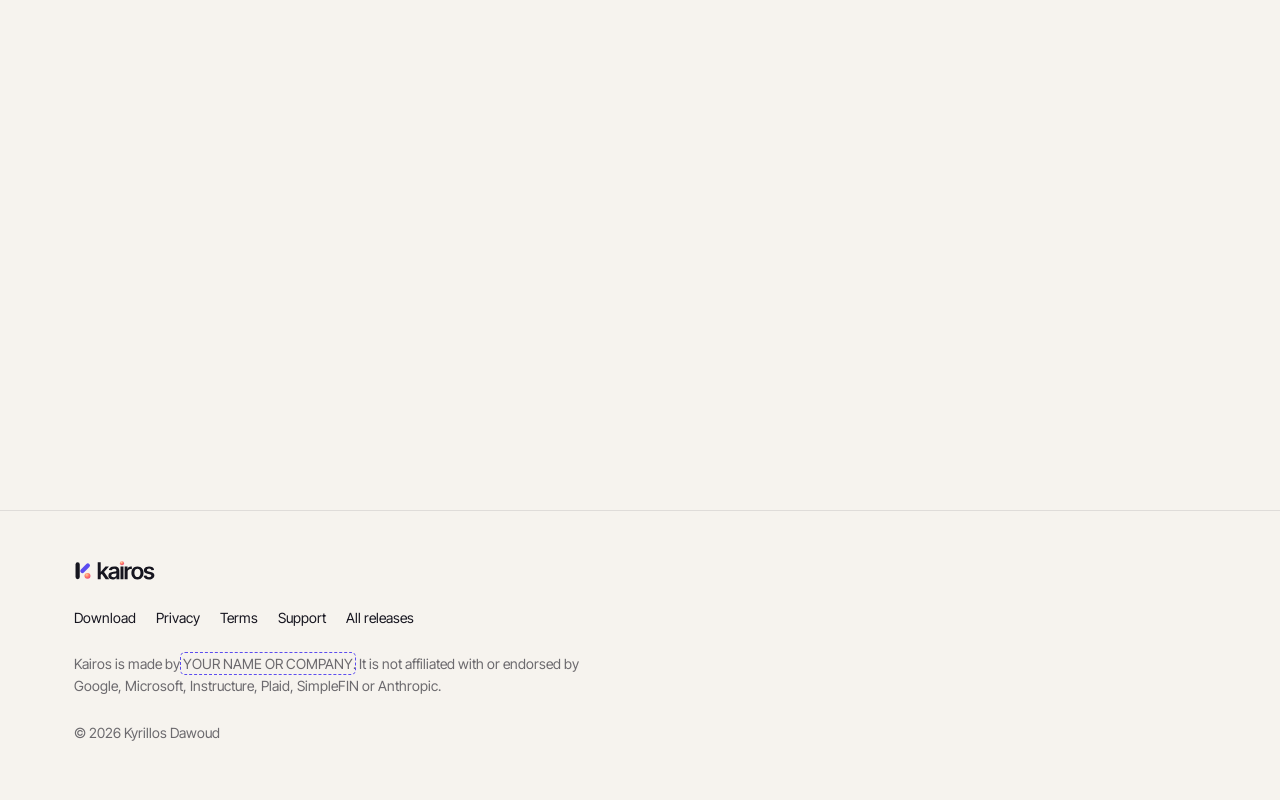
==== commit 149f438f: "Site from KyrillosDawoud7/kairos@8faf94e" ====
--- a/index.html
+++ b/index.html
@@ -6,32 +6,42 @@
 <html lang="en">
 <head>
   <meta charset="utf-8">
-  <meta name="viewport" content="width=device-width, initial-scale=1">
+  <meta http-equiv="Content-Security-Policy" content="default-src 'self'; script-src 'self'; style-src 'self'; img-src 'self' data:; font-src 'self'; connect-src 'self'; object-src 'none'; base-uri 'none'; form-action 'none'">
+  <meta name="viewport" content="width=device-width, initial-scale=1, viewport-fit=cover">
   <title>Kairos: everything in one place</title>
-  <meta name="description" content="Kairos brings your calendars, classes, money and tasks into one Windows app, and it always knows what needs you now.">
+  <meta name="description" content="Kairos brings your calendars, classes, mail, applications, money and tasks into one app for students, and it always knows what needs you now.">
+  <meta property="og:title" content="Kairos: everything in one place">
+  <meta property="og:description" content="Your calendars, classes, money and tasks in one app. It always knows what needs you now.">
+  <meta property="og:type" content="website">
   <meta name="color-scheme" content="light dark">
   <meta name="theme-color" content="#F6F3EE" media="(prefers-color-scheme: light)">
   <meta name="theme-color" content="#0D0C14" media="(prefers-color-scheme: dark)">
   <link rel="icon" href="favicon.ico" sizes="16x16 32x32 48x48 64x64">
   <link rel="icon" href="assets/brand/kairos-app-icon.svg" type="image/svg+xml">
   <link rel="apple-touch-icon" href="assets/brand/apple-touch-icon.png">
+  <link rel="preload" href="assets/fonts/InterTight-Variable.ttf" as="font" type="font/ttf" crossorigin>
   <link rel="stylesheet" href="assets/brand/kairos.css">
   <link rel="stylesheet" href="assets/site.css">
+  <script src="assets/boot.js"></script>
+  <script src="assets/site.js" defer></script>
 </head>
 <body>
   <a class="skip" href="#main">Skip to content</a>
 
   <header class="site-header">
-    <div class="wrap">
-      <a class="brand" href="index.html" aria-label="Kairos home">
+    <div class="nav-pill">
+      <a class="brand" href="./" aria-label="Kairos home">
         <picture>
           <source srcset="assets/brand/kairos-lockup-reversed.svg" media="(prefers-color-scheme: dark)">
-          <img src="assets/brand/kairos-lockup.svg" alt="Kairos" width="94" height="28">
+          <img src="assets/brand/kairos-lockup.svg" alt="Kairos" width="88" height="26">
         </picture>
       </a>
       <nav class="site-nav" aria-label="Main">
-        <a class="nav-text" href="privacy.html">Privacy</a>
-        <a class="nav-text" href="support.html">Support</a>
+        <a class="nav-text" href="#today">Home</a>
+        <a class="nav-text" href="#calendar">Calendar</a>
+        <a class="nav-text" href="#classes">Classes</a>
+        <a class="nav-text" href="#money">Money</a>
+        <a class="nav-text" href="#kairos">Kairos</a>
         <a class="button small" href="https://github.com/KyrillosDawoud7/kairos-releases/releases/latest">Download</a>
       </nav>
     </div>
@@ -39,200 +49,472 @@
 
   <main id="main">
     <section class="hero wrap" aria-labelledby="promise">
-      <p class="eyebrow">For Windows 10 and 11</p>
-      <h1 id="promise" class="display">Everything in one place, and it always knows what needs you now.</h1>
-      <p class="lede">Kairos brings your calendars, classes, mail, applications, money and tasks into one desktop app. Today shows what needs you now, each with one action.</p>
-      <div class="actions">
-        <a class="button" href="https://github.com/KyrillosDawoud7/kairos-releases/releases/latest">
+      <a class="beta-pill hero-in d0" href="#beta">
+        <span class="orb" aria-hidden="true"></span>
+        <span>For college students. Beta opens in November.</span>
+        <span class="arrow" aria-hidden="true">&rarr;</span>
+      </a>
+
+      <h1 id="promise" class="hero-title">
+        <span class="line"><span class="word"><span>Everything</span></span> <span class="word"><span>in</span></span> <span class="word"><span>one</span></span> <span class="word"><span>place.</span></span></span>
+        <span class="line soft"><span class="word"><span>It</span></span> <span class="word"><span>always</span></span> <span class="word"><span>knows</span></span> <span class="word"><span>what</span></span> <span class="word"><span>needs</span></span> <span class="word"><span>you</span></span> <span class="word"><span>now.</span></span></span>
+      </h1>
+
+      <p class="hero-lede hero-in d1">Kairos brings your calendars, classes, mail, applications, money and tasks into one app. Then it tells you, one line at a time, what needs you.</p>
+
+      <div class="live hero-in d2">
+        <span class="orb" aria-hidden="true"></span>
+        <span class="live-text">
+          <span class="is-on">Your 10:00 AM Macroeconomics starts in 30 minutes. Hall 204.</span>
+          <span>Problem set 3 was due yesterday at 5:00 PM.</span>
+          <span>Roots Natural Kitchen charged you twice, $24.49 each.</span>
+          <span>7:30 to 9:30 tomorrow is open. Your first class is at 10.</span>
+        </span>
+      </div>
+
+      <div class="actions hero-in d3">
+        <a class="button" data-magnetic href="https://github.com/KyrillosDawoud7/kairos-releases/releases/latest">
           <svg width="18" height="18" viewBox="0 0 20 20" fill="none" stroke="currentColor" stroke-width="1.8" stroke-linecap="round" stroke-linejoin="round" aria-hidden="true"><path d="M10 3v10M5.5 8.5 10 13l4.5-4.5M4 16.5h12"/></svg>
           Download for Windows
         </a>
-        <a class="button quiet" href="#your-data">How Kairos handles your data</a>
-      </div>
-      <p class="note">Free. Windows 10 and 11, 64-bit. It installs for your account only and needs no administrator rights. The installer is not code signed yet, so Windows may say it protected your PC: choose More info, then Run anyway. <a href="support.html#install">Installing Kairos</a></p>
-    </section>
-
-    <div class="wrap">
-      <figure class="shot">
-        <div class="frame">
+        <a class="button quiet" href="#today">See it work</a>
+      </div>
+      <p class="note hero-in d4">Free for Windows 10 and 11, 64-bit. The web app is next, then iPhone. <a href="support.html#install">Installing Kairos</a></p>
+
+      <div class="stage hero-in d2">
+        <figure class="desk">
           <picture>
-            <source srcset="assets/screens/today-dark.webp" media="(prefers-color-scheme: dark)">
-            <img src="assets/screens/today-light.webp" width="1440" height="900" alt="Kairos Today: three things that need you and the tasks grouped by due date in one list, with the day's schedule in a panel on the right.">
+            <source srcset="assets/screens/desk-today-dark.webp" media="(prefers-color-scheme: dark)">
+            <img src="assets/screens/desk-today-light.webp" width="2160" height="1350" fetchpriority="high" alt="Kairos Today on Wednesday, October 14: three things that need you, the tasks by due date and the day as a timeline with Macroeconomics at 10.">
           </picture>
-        </div>
-        <figcaption>Today in Kairos. Every screen on this page shows demo data.</figcaption>
-      </figure>
-    </div>
-
-    <section class="section wrap" aria-labelledby="what">
-      <div class="section-head">
-        <h2 id="what" class="display">What Kairos does</h2>
-        <p>One window for the day ahead. Kairos reads the places your life already lives and shows what is next.</p>
-      </div>
-
-      <article class="feature">
-        <div class="feature-text">
+        </figure>
+
+        <div class="phone">
+          <div class="island" data-state="open" data-loop aria-hidden="true">
+            <div class="island-pill"><span class="orb"></span><span class="mins">30m</span></div>
+            <div class="island-open">
+              <span class="orb"></span>
+              <span><strong>Macroeconomics</strong><small>Hall 204, 10:00 to 11:15</small></span>
+              <span class="count">30<small>min</small></span>
+              <span class="island-bar"><span></span></span>
+            </div>
+          </div>
+          <div class="screen">
+            <picture>
+              <source srcset="assets/screens/phone-today-dark.webp" media="(prefers-color-scheme: dark)">
+              <img src="assets/screens/phone-today-light.webp" width="780" height="1688" alt="Kairos Today on an iPhone, with the tab bar at the bottom.">
+            </picture>
+          </div>
+        </div>
+
+        <p class="chip chip-a"><span class="orb" aria-hidden="true"></span><span>Problem set 3 was due yesterday at 5:00 PM.<small>Needs you</small></span></p>
+        <p class="chip chip-b"><i class="dot money" aria-hidden="true"></i><span>Charged twice at Roots Natural Kitchen.<small>$24.49 on Oct 10 and Oct 11</small></span></p>
+        <p class="chip chip-c"><i class="dot iris" aria-hidden="true"></i><span>7:30 to 9:30 tomorrow is open.<small>Kairos</small></span></p>
+      </div>
+      <p class="stage-note">Every screen on this page shows demo data.</p>
+    </section>
+
+    <section class="section wrap hue-iris" id="today" aria-labelledby="today-title">
+      <div class="split">
+        <div class="section-head" data-reveal>
+          <p class="eyebrow">Home</p>
+          <h2 id="today-title">Three things need you. <span class="soft">Each has one action.</span></h2>
+          <p>Kairos reads your calendar, classes, tasks and money, then puts up to 3 Moments at the top of Home. Do the thing and it leaves.</p>
+          <ul class="facts">
+            <li><strong>Up to 3 at a time,</strong> the closest first</li>
+            <li><strong>One action each:</strong> Mark done, Open or Join</li>
+            <li>The dot marks what needs you and nothing else</li>
+          </ul>
+        </div>
+
+        <div class="panel moments-panel" data-reveal>
+          <div class="panel-head">
+            <span class="orb" aria-hidden="true"></span>
+            <h3>Needs you</h3>
+            <span class="badge num" aria-live="polite">3</span>
+            <span class="panel-hint">Try it</span>
+          </div>
+          <ul class="moments">
+            <li class="moment">
+              <span class="orb" aria-hidden="true"></span>
+              <p>Read chapter 6 was due Monday.<span class="when">COMM 2010</span></p>
+              <button class="act" type="button">Mark done</button>
+            </li>
+            <li class="moment">
+              <span class="orb" aria-hidden="true"></span>
+              <p>Problem set 3 was due yesterday at 5:00 PM.<span class="when">ECON 3010</span></p>
+              <button class="act" type="button">Mark done</button>
+            </li>
+            <li class="moment">
+              <span class="orb" aria-hidden="true"></span>
+              <p>Your 10:00 AM Macroeconomics starts in 30 minutes.<span class="when">Hall 204</span></p>
+              <button class="act" type="button">Open</button>
+            </li>
+          </ul>
+          <div class="calm">
+            Nothing needs you right now. That is rare. Keep it.
+            <small>That is what Today says when you are clear.</small>
+            <button class="act" type="button">Show the 3 again</button>
+          </div>
+        </div>
+      </div>
+    </section>
+
+    <section class="section wrap hue-cal" id="calendar" aria-labelledby="calendar-title">
+      <div class="split flip">
+        <div class="section-head" data-reveal>
           <p class="eyebrow">Calendar</p>
-          <h3 class="display">Every calendar in one view.</h3>
-          <p>Day, week, month and agenda. Google Calendar works both ways: create, move or delete an event in Kairos and it changes there too. Outlook is coming soon. Any iCal link sits beside your own events, read only. Type "study Thursday 7 to 9" and Kairos puts it at the right time.</p>
-          <ul class="ticks">
-            <li>Drag to move, drag the edge to resize</li>
-            <li>A reminder before each event, 10 minutes by default</li>
-            <li>D, W, M and A switch the view</li>
-          </ul>
-        </div>
-        <figure class="shot">
-          <div class="frame">
-            <picture>
-              <source srcset="assets/screens/calendar-dark.webp" media="(prefers-color-scheme: dark)">
-              <img src="assets/screens/calendar-light.webp" width="1200" height="750" loading="lazy" alt="The Kairos week view with classes, an interview and study blocks, a small month and the list of calendars.">
-            </picture>
-          </div>
-        </figure>
-      </article>
-
-      <article class="feature">
-        <div class="feature-text">
+          <h2 id="calendar-title">Your whole week, <span class="soft">block by block.</span></h2>
+          <p>Day, week, month and agenda, with every calendar in its own color. Google Calendar works both ways: move an event in Kairos and it moves in Google.</p>
+          <ul class="facts">
+            <li><strong>Type one line.</strong> "study for macro Thursday 7 to 9" lands at 7 PM on Thursday.</li>
+            <li>Drag to move, drag the edge to resize, Undo for 8 seconds</li>
+            <li>Any iCal link sits beside it, read only. Outlook is coming soon</li>
+          </ul>
+        </div>
+
+        <div data-reveal>
+          <div class="week" role="img" aria-label="The week of October 12: Macroeconomics Monday and Wednesday at 10, ECON 3010 at 2, a J.P. Morgan first round Thursday at 10, Linear algebra Tuesday and Thursday at 1, a history seminar Wednesday at 3:30 and a lab Friday at 1.">
+            <span class="day" data-day="1">Mon 12</span>
+            <span class="day" data-day="2">Tue 13</span>
+            <span class="day today" data-day="3">Wed 14</span>
+            <span class="day" data-day="4">Thu 15</span>
+            <span class="day" data-day="5">Fri 16</span>
+
+            <span class="hour" data-at="0">8 AM</span>
+            <span class="hour" data-at="4">10</span>
+            <span class="hour" data-at="8">12 PM</span>
+            <span class="hour" data-at="12">2</span>
+            <span class="hour" data-at="16">4</span>
+            <span class="hour" data-at="20">6</span>
+            <span class="hour" data-at="24">8</span>
+            <span class="rule" data-at="0"></span>
+            <span class="rule" data-at="4"></span>
+            <span class="rule" data-at="8"></span>
+            <span class="rule" data-at="12"></span>
+            <span class="rule" data-at="16"></span>
+            <span class="rule" data-at="20"></span>
+            <span class="rule" data-at="24"></span>
+
+            <span class="block class" data-day="1" data-at="4" data-len="3"><b>Macroeconomics</b><span>Hall 204</span></span>
+            <span class="block teal" data-day="1" data-at="12" data-len="3"><b>ECON 3010</b><span>Monroe 130</span></span>
+            <span class="block plum" data-day="2" data-at="10" data-len="3"><b>Linear algebra</b></span>
+            <span class="block class" data-day="3" data-at="4" data-len="3"><b>Macroeconomics</b><span>Hall 204</span></span>
+            <span class="block" data-day="3" data-at="7" data-len="1"><b>Office hours</b></span>
+            <span class="block teal" data-day="3" data-at="12" data-len="3"><b>ECON 3010</b><span>Monroe 130</span></span>
+            <span class="block career" data-day="3" data-at="15" data-len="5"><b>HIST 4501</b><span>Nau 241</span></span>
+            <span class="block career" data-day="4" data-at="4" data-len="2"><b>J.P. Morgan</b><span>First round</span></span>
+            <span class="block plum" data-day="4" data-at="10" data-len="3"><b>Linear algebra</b></span>
+            <span class="block mine" data-day="5" data-at="10" data-len="2"><b>STAT 2120</b><span>Laboratory</span></span>
+            <span class="block new" data-day="4" data-at="22" data-len="4"><b>Study for macro</b><span>7 to 9 PM</span></span>
+            <span class="now" data-day="3" data-at="3" aria-hidden="true"></span>
+          </div>
+          <div class="quick" aria-hidden="true">
+            <svg width="18" height="18" viewBox="0 0 20 20" fill="none" stroke="currentColor" stroke-width="1.8" stroke-linecap="round" aria-hidden="true"><path d="M10 4v12M4 10h12"/></svg>
+            <span class="quick-text">study for macro Thursday 7 to 9</span>
+            <span class="quick-result">Thu Oct 15, 7:00 to 9:00 PM</span>
+          </div>
+        </div>
+      </div>
+    </section>
+
+    <section class="section wrap hue-teal" id="classes" aria-labelledby="classes-title">
+      <div class="split">
+        <div class="section-head" data-reveal>
+          <p class="eyebrow">Classes</p>
+          <h2 id="classes-title">Every class. <span class="soft">Every due date.</span></h2>
+          <p>Canvas brings your courses, assignments, grades, files and announcements. Kairos lays out the week by day and folds class times into your calendar.</p>
+          <ul class="facts">
+            <li><strong>Week 8 of 16:</strong> the term as a line that fills in</li>
+            <li>What is missing shows first, with the orb</li>
+            <li>Import a syllabus and its due dates land in your week</li>
+          </ul>
+        </div>
+
+        <div data-reveal>
+          <div class="term" data-seen>
+            <p class="term-head"><span>Week 8 of 16. <span class="num" data-count="54" data-duration="1400">54</span> days left.</span><span>49% through</span></p>
+            <div class="segments" aria-hidden="true">
+              <i class="done"></i><i class="done"></i><i class="done"></i><i class="done"></i><i class="done"></i><i class="done"></i><i class="done"></i><i class="done"></i><i></i><i></i><i></i><i></i><i></i><i></i><i></i><i></i>
+            </div>
+            <div class="figures">
+              <p class="figure"><b class="num" data-count="6">6</b><span>due this week</span></p>
+              <p class="figure missing"><b class="num" data-count="1">1</b><span><span class="orb" aria-hidden="true"></span>missing</span></p>
+              <p class="figure"><b class="num" data-count="1">1</b><span>late this term</span></p>
+              <p class="figure"><b class="num" data-count="4">4</b><span>handed in this week</span></p>
+            </div>
+          </div>
+          <div class="class-cards" data-stagger>
+            <p class="class-card teal" data-reveal><small>2:00 to 3:15 PM</small><b>ECON 3010</b><span>Microeconomic Theory, Monroe Hall 130</span></p>
+            <p class="class-card orange" data-reveal><small>3:30 to 6:00 PM</small><b>HIST 4501</b><span>Major Seminar: Empires and Oceans, Nau Hall 241</span></p>
+          </div>
+        </div>
+      </div>
+    </section>
+
+    <section class="section wrap hue-money" id="money" aria-labelledby="money-title">
+      <div class="split flip">
+        <div class="section-head" data-reveal>
           <p class="eyebrow">Money</p>
-          <h3 class="display">Your money, read only.</h3>
-          <p>Connect banks and cards through Plaid or SimpleFIN Bridge. Kairos shows net worth, spending against last month by the same day, bills coming up and charges worth a look. Every category says why it is there. Markets follows the indexes and your watchlist, and Learn explains securities and accounts with your own numbers.</p>
-          <ul class="ticks">
+          <h2 id="money-title">Your money, <span class="soft">read only.</span></h2>
+          <p>Connect banks and cards through Plaid or SimpleFIN Bridge. Kairos shows net worth, spending against last month by the same day, bills coming up and charges worth a look.</p>
+          <ul class="facts">
+            <li><strong>Kairos never moves money</strong> or makes a payment</li>
+            <li>Totals computed in exact cents</li>
             <li>One correction moves every charge from that merchant</li>
-            <li>Totals are computed in exact cents</li>
-            <li>Kairos never moves money or makes a payment</li>
-          </ul>
-        </div>
-        <figure class="shot">
-          <div class="frame">
-            <picture>
-              <source srcset="assets/screens/money-dark.webp" media="(prefers-color-scheme: dark)">
-              <img src="assets/screens/money-light.webp" width="1200" height="750" loading="lazy" alt="Kairos Money: net worth with its line, cash flow, spending by category and accounts as tiles.">
-            </picture>
-          </div>
-        </figure>
-      </article>
-
-      <article class="feature">
-        <div class="feature-text">
-          <p class="eyebrow">Ask Kairos</p>
-          <h3 class="display">Ask in plain words.</h3>
-          <p>Ctrl K searches your events, tasks and notes, or makes a new one from one line. Kairos answers from your calendar, tasks, classes and money with Claude, remembers what matters to you and proposes changes. Nothing changes until you apply them.</p>
-          <ul class="ticks">
-            <li>Ctrl Alt K opens it from any app</li>
-            <li>Hold Ctrl Alt Space in any app to ask out loud: Kairos answers in a small bar and points at what it names</li>
-            <li>Speak instead of typing, through Windows speech recognition</li>
-            <li>Claude reads money only when you ask about money</li>
-          </ul>
-        </div>
-        <figure class="shot">
-          <div class="frame">
-            <picture>
-              <source srcset="assets/screens/ask-dark.webp" media="(prefers-color-scheme: dark)">
-              <img src="assets/screens/ask-light.webp" width="1200" height="750" loading="lazy" alt="Ask Kairos over Today, with the line 'study for macro Thursday 7 to 9' and the row Create event: Study for macro, Thu Oct 15, 7:00 to 9:00 PM.">
-            </picture>
-          </div>
-        </figure>
-      </article>
-
-      <article class="feature">
-        <div class="feature-text">
-          <p class="eyebrow">Connections</p>
-          <h3 class="display">Each connection asks first.</h3>
-          <p>Every service has a page that says what Kairos can do with it and what it never does, before you connect. Disconnect any time and Kairos removes the access from your computer.</p>
-          <ul class="ticks">
-            <li>Sign in at Google, Microsoft or your school, never in a Kairos form</li>
-            <li>Access stays in Windows Credential Manager</li>
-            <li>Read only, except the calendar events you change and the task lists kept in step</li>
-          </ul>
-        </div>
-        <figure class="shot">
-          <div class="frame">
-            <picture>
-              <source srcset="assets/screens/connections-dark.webp" media="(prefers-color-scheme: dark)">
-              <img src="assets/screens/connections-light.webp" width="1200" height="750" loading="lazy" alt="Kairos Connections with the Banks through Plaid sheet open, listing what Kairos can do and what it never does.">
-            </picture>
-          </div>
-        </figure>
-      </article>
-    </section>
-
-    <section class="section wrap" aria-labelledby="connects">
-      <div class="section-head">
-        <h2 id="connects" class="display">What Kairos connects to</h2>
-        <p>Each one is optional. Kairos works with none of them.</p>
-      </div>
-      <ul class="grid">
-        <li class="card">
+          </ul>
+        </div>
+
+        <div class="panel" data-reveal>
+          <p class="worth-label">Net worth</p>
+          <p class="worth num"><span data-count="12578" data-prefix="$" data-duration="1800">$12,578</span><span class="cents">.74</span></p>
+          <p class="worth-sub">$17,171.51 in assets, $4,592.77 owed</p>
+          <svg class="chart" viewBox="0 0 660 210" role="img" aria-label="Net worth over 30 days, from about $14,000 down to $12,578.74.">
+            <defs>
+              <linearGradient id="money-fill" x1="0" y1="0" x2="0" y2="1">
+                <stop offset="0" stop-color="#2E9B76" stop-opacity="0.22"/>
+                <stop offset="1" stop-color="#2E9B76" stop-opacity="0"/>
+              </linearGradient>
+            </defs>
+            <path class="area" d="M0 62 L40 64 L80 71 L110 73 L140 79 L190 80 L225 81 L258 62 L300 62 L345 67 L380 70 L410 152 L445 152 L480 153 L515 159 L545 160 L565 139 L585 147 L615 151 L645 166 L660 183 L660 210 L0 210 Z"/>
+            <path class="line" pathLength="1" d="M0 62 L40 64 L80 71 L110 73 L140 79 L190 80 L225 81 L258 62 L300 62 L345 67 L380 70 L410 152 L445 152 L480 153 L515 159 L545 160 L565 139 L585 147 L615 151 L645 166 L660 183"/>
+            <circle class="halo" cx="660" cy="183" r="12"/>
+            <circle class="dot" cx="660" cy="183" r="5"/>
+          </svg>
+          <ul class="looks" data-stagger>
+            <li data-reveal><span class="orb" aria-hidden="true"></span><p><b>Best Buy, $289.43</b><span>First charge from this merchant. Yesterday.</span></p></li>
+            <li data-reveal><span class="orb" aria-hidden="true"></span><p><b>Roots Natural Kitchen, $24.49</b><span>Charged on Oct 10 and again on Oct 11.</span></p></li>
+            <li data-reveal><span class="orb" aria-hidden="true"></span><p><b>Paramount+, $13.99</b><span>First charge from a subscription. A free trial may have ended.</span></p></li>
+          </ul>
+        </div>
+      </div>
+    </section>
+
+    <section class="section wrap hue-iris" id="kairos" aria-labelledby="kairos-title">
+      <div class="split">
+        <div class="section-head" data-reveal>
+          <p class="eyebrow">Kairos, the assistant</p>
+          <h2 id="kairos-title">Ask in plain words. <span class="soft">Nothing changes until you apply it.</span></h2>
+          <p>Kairos answers from your week, classes and money with Claude, remembers what matters to you and proposes changes you apply one by one.</p>
+          <ul class="facts">
+            <li><strong>$3 of Claude a month</strong> comes with every account, or use your own Anthropic key</li>
+            <li>Ctrl K inside Kairos, Ctrl Alt K from any app</li>
+            <li>Claude reads your money only when you ask about money</li>
+          </ul>
+        </div>
+
+        <div class="panel chat" data-reveal>
+          <p class="bubble">Plan my week around what is due</p>
+          <p class="thought">Thought for 1 second</p>
+          <p class="answer"><b>7:30 to 9:30 tomorrow is open.</b> Your first class starts at 10 AM. I propose a Deep work block there to get ahead of Problem set 4, due Friday at 5:00 PM.</p>
+          <div class="proposal">
+            <span class="orb" aria-hidden="true"></span>
+            <span>Add event: Deep work, Thu Oct 15, 7:30 to 9:30 AM</span>
+            <span class="acts">
+              <button class="act" type="button">Skip</button>
+              <button class="act primary" type="button">Apply</button>
+            </span>
+            <span class="applied" role="status">
+              <svg width="16" height="16" viewBox="0 0 20 20" fill="none" stroke="currentColor" stroke-width="2" stroke-linecap="round" stroke-linejoin="round" aria-hidden="true"><path d="m4.5 10.5 3.5 3.5 7.5-8"/></svg>
+              <span>Added to Thursday</span>
+            </span>
+          </div>
+        </div>
+      </div>
+    </section>
+
+    <section class="section wrap" id="screens" aria-labelledby="screens-title">
+      <div class="section-head center" data-reveal>
+        <p class="eyebrow">The app</p>
+        <h2 id="screens-title">Every screen, <span class="soft">one demo week.</span></h2>
+      </div>
+      <div class="showcase" data-reveal>
+        <div class="tabs" role="tablist" aria-label="Screens">
+          <button type="button" role="tab" id="tab-today" aria-controls="pane-today" aria-selected="true">Home</button>
+          <button type="button" role="tab" id="tab-calendar" aria-controls="pane-calendar" aria-selected="false" tabindex="-1">Calendar</button>
+          <button type="button" role="tab" id="tab-classes" aria-controls="pane-classes" aria-selected="false" tabindex="-1">Classes</button>
+          <button type="button" role="tab" id="tab-money" aria-controls="pane-money" aria-selected="false" tabindex="-1">Money</button>
+          <button type="button" role="tab" id="tab-kairos" aria-controls="pane-kairos" aria-selected="false" tabindex="-1">Kairos</button>
+        </div>
+        <div class="desk panes">
+          <div class="pane is-on" role="tabpanel" id="pane-today" aria-labelledby="tab-today">
+            <picture>
+              <source srcset="assets/screens/desk-today-dark.webp" media="(prefers-color-scheme: dark)">
+              <img src="assets/screens/desk-today-light.webp" width="2160" height="1350" loading="lazy" alt="Today: three things that need you, the tasks by due date and the day as a timeline.">
+            </picture>
+          </div>
+          <div class="pane" role="tabpanel" id="pane-calendar" aria-labelledby="tab-calendar">
+            <picture>
+              <source srcset="assets/screens/desk-calendar-dark.webp" media="(prefers-color-scheme: dark)">
+              <img src="assets/screens/desk-calendar-light.webp" width="2160" height="1350" loading="lazy" alt="The week view with classes, an interview and study blocks, each calendar in its own color.">
+            </picture>
+          </div>
+          <div class="pane" role="tabpanel" id="pane-classes" aria-labelledby="tab-classes">
+            <picture>
+              <source srcset="assets/screens/desk-education-dark.webp" media="(prefers-color-scheme: dark)">
+              <img src="assets/screens/desk-education-light.webp" width="2160" height="1350" loading="lazy" alt="Education: week 8 of 16, what is due this week, today's classes and each course with its grade.">
+            </picture>
+          </div>
+          <div class="pane" role="tabpanel" id="pane-money" aria-labelledby="tab-money">
+            <picture>
+              <source srcset="assets/screens/desk-money-dark.webp" media="(prefers-color-scheme: dark)">
+              <img src="assets/screens/desk-money-light.webp" width="2160" height="1350" loading="lazy" alt="Money: net worth over 30 days, cash flow for October, charges worth a look and the accounts.">
+            </picture>
+          </div>
+          <div class="pane" role="tabpanel" id="pane-kairos" aria-labelledby="tab-kairos">
+            <picture>
+              <source srcset="assets/screens/desk-kairos-dark.webp" media="(prefers-color-scheme: dark)">
+              <img src="assets/screens/desk-kairos-light.webp" width="2160" height="1350" loading="lazy" alt="Kairos answering Plan my week around what is due, with a Deep work block to apply.">
+            </picture>
+          </div>
+        </div>
+      </div>
+    </section>
+
+    <section class="section wrap" id="phone" aria-labelledby="phone-title">
+      <div class="section-head center" data-reveal>
+        <p class="eyebrow">Phone</p>
+        <h2 id="phone-title">On your phone next.</h2>
+        <p>The same Kairos, laid out for a thumb: a tab bar, sheets that rise from the bottom and the screen's name at the top once you scroll.</p>
+      </div>
+      <div class="phones">
+        <div class="phone">
+          <div class="island" data-state="open" data-loop aria-hidden="true">
+            <div class="island-pill"><span class="orb"></span><span class="mins">30m</span></div>
+            <div class="island-open">
+              <span class="orb"></span>
+              <span><strong>Macroeconomics</strong><small>Hall 204, 10:00 to 11:15</small></span>
+              <span class="count">30<small>min</small></span>
+              <span class="island-bar"><span></span></span>
+            </div>
+          </div>
+          <div class="screen">
+            <picture>
+              <source srcset="assets/screens/phone-calendar-dark.webp" media="(prefers-color-scheme: dark)">
+              <img src="assets/screens/phone-calendar-light.webp" width="780" height="1688" loading="lazy" alt="The Kairos calendar on an iPhone, three days across.">
+            </picture>
+          </div>
+        </div>
+        <div class="phone">
+          <div class="island" data-state="idle" aria-hidden="true">
+            <div class="island-pill"></div>
+          </div>
+          <div class="screen">
+            <picture>
+              <source srcset="assets/screens/phone-money-dark.webp" media="(prefers-color-scheme: dark)">
+              <img src="assets/screens/phone-money-light.webp" width="780" height="1688" loading="lazy" alt="Kairos Money on an iPhone: net worth and its line over 30 days.">
+            </picture>
+          </div>
+        </div>
+      </div>
+      <ul class="platforms" data-stagger>
+        <li data-reveal><span class="now">Now</span><b>Windows</b><span>Windows 10 and 11. It updates itself.</span></li>
+        <li data-reveal><span class="next">Next</span><b>The web app</b><span>Any browser. Add it to your iPhone home screen.</span></li>
+        <li data-reveal><span class="next">After launch</span><b>iPhone</b><span>Planned: your next class on the Lock Screen and in the Dynamic Island.</span></li>
+      </ul>
+    </section>
+
+    <section class="section wrap connects" id="connects" aria-labelledby="connects-title">
+      <div class="section-head center" data-reveal>
+        <p class="eyebrow">Connections</p>
+        <h2 id="connects-title">Connect what you use. <span class="soft">Or nothing at all.</span></h2>
+        <p>Each connection is optional and asks first. Every one has a page that says what Kairos can do with it and what it never does.</p>
+      </div>
+      <div class="marquee" data-reveal>
+        <ul class="marquee-row">
+          <li><i class="h-cal"></i>Google Calendar</li><li><i class="h-iris"></i>Google Tasks</li><li><i class="h-teal"></i>Google Classroom</li><li><i class="h-cal"></i>Google Drive</li><li><i class="h-teal"></i>Moodle</li><li><i class="h-teal"></i>Ed Discussion</li><li><i class="h-teal"></i>Canvas</li><li><i class="h-money"></i>Plaid</li><li><i class="h-money"></i>SimpleFIN Bridge</li><li><i class="h-plum"></i>iCal feeds</li><li><i class="h-iris"></i>Claude</li>
+          <li class="dup" aria-hidden="true"><i class="h-cal"></i>Google Calendar</li><li class="dup" aria-hidden="true"><i class="h-iris"></i>Google Tasks</li><li class="dup" aria-hidden="true"><i class="h-teal"></i>Google Classroom</li><li class="dup" aria-hidden="true"><i class="h-cal"></i>Google Drive</li><li class="dup" aria-hidden="true"><i class="h-teal"></i>Moodle</li><li class="dup" aria-hidden="true"><i class="h-teal"></i>Ed Discussion</li><li class="dup" aria-hidden="true"><i class="h-teal"></i>Canvas</li><li class="dup" aria-hidden="true"><i class="h-money"></i>Plaid</li><li class="dup" aria-hidden="true"><i class="h-money"></i>SimpleFIN Bridge</li><li class="dup" aria-hidden="true"><i class="h-plum"></i>iCal feeds</li><li class="dup" aria-hidden="true"><i class="h-iris"></i>Claude</li>
+        </ul>
+        <ul class="marquee-row back" aria-hidden="true">
+          <li><i class="h-iris"></i>Read only banks</li><li><i class="h-cal"></i>Two way Google Calendar</li><li><i class="h-teal"></i>Grades and files</li><li><i class="h-career"></i>Applications and contacts</li><li><i class="h-money"></i>Exact cents</li><li><i class="h-iris"></i>Proposals you apply</li><li><i class="h-plum"></i>Light and dark</li><li><i class="h-cal"></i>Undo for 8 seconds</li>
+          <li><i class="h-iris"></i>Read only banks</li><li><i class="h-cal"></i>Two way Google Calendar</li><li><i class="h-teal"></i>Grades and files</li><li><i class="h-career"></i>Applications and contacts</li><li><i class="h-money"></i>Exact cents</li><li><i class="h-iris"></i>Proposals you apply</li><li><i class="h-plum"></i>Light and dark</li><li><i class="h-cal"></i>Undo for 8 seconds</li>
+        </ul>
+      </div>
+      <ul class="grid" data-stagger>
+        <li class="card" data-reveal>
           <h3>Google Calendar</h3>
           <p class="maker">Google</p>
           <p>The calendars you show in Google Calendar. Events you change in Kairos change there too.</p>
         </li>
-        <li class="card">
+        <li class="card" data-reveal>
           <h3>Google Tasks, Drive and Classroom</h3>
           <p class="maker">Google</p>
           <p>Tasks kept in step both ways. Only the Drive files you pick. Classroom beside Canvas, read only.</p>
         </li>
-        <li class="card">
+        <li class="card" data-reveal>
           <h3>Outlook, To Do, OneDrive and Teams <span class="soon">Coming soon</span></h3>
           <p class="maker">Microsoft</p>
           <p>Your Outlook calendar both ways, the mail that needs you, To Do, OneDrive and Teams chats.</p>
         </li>
-        <li class="card">
+        <li class="card" data-reveal>
           <h3>Canvas</h3>
           <p class="maker">Instructure</p>
           <p>Courses, assignments, grades and files from your school's Canvas.</p>
         </li>
-        <li class="card">
+        <li class="card" data-reveal>
           <h3>Banks through Plaid</h3>
           <p class="maker">Plaid</p>
           <p>Accounts and transactions from your banks and cards, read only.</p>
         </li>
-        <li class="card">
+        <li class="card" data-reveal>
           <h3>Banks through SimpleFIN</h3>
           <p class="maker">SimpleFIN Bridge</p>
           <p>The same, through a SimpleFIN Bridge account you pay for yourself.</p>
         </li>
-        <li class="card">
+        <li class="card" data-reveal>
           <h3>Calendar feed</h3>
           <p class="maker">Any iCal link</p>
           <p>Any other calendar that publishes an iCal address.</p>
         </li>
-        <li class="card">
+        <li class="card" data-reveal>
           <h3>Claude</h3>
           <p class="maker">Anthropic</p>
-          <p>Answers and plans through Kairos AI, or with your own API key.</p>
+          <p>Answers and plans in Kairos, through Kairos AI or your own API key.</p>
         </li>
       </ul>
       <p class="after-grid">Also Moodle and Ed Discussion. Coming soon: GitHub, Notion, Gmail, Todoist, Spotify, Splitwise, Strava, Zoom and the weather beyond UVA.</p>
     </section>
 
     <section class="section wrap" id="your-data" aria-labelledby="data-title">
-      <div class="section-head">
-        <h2 id="data-title" class="display">Your data</h2>
-        <p>Kairos keeps as little as it can, as close to you as it can.</p>
-      </div>
-      <ul class="grid two">
-        <li class="card">
+      <div class="section-head" data-reveal>
+        <p class="eyebrow">Your data</p>
+        <h2 id="data-title">As little as it can, <span class="soft">as close to you as it can.</span></h2>
+      </div>
+      <ul class="grid two" data-stagger>
+        <li class="card" data-reveal>
           <h3>Sign-ins stay on your computer.</h3>
           <p>Access to Google, Canvas and SimpleFIN Bridge is kept in Windows Credential Manager on your PC. Kairos's server never holds it.</p>
         </li>
-        <li class="card">
+        <li class="card" data-reveal>
           <h3>The server keeps what you make.</h3>
           <p>Your account, tasks, events, notes, the applications and contacts you track and what Kairos remembers about you sync through Kairos's server, readable only by your account. So does the link to each bank you connect through Plaid. Your conversations with Kairos stay on your computer.</p>
         </li>
-        <li class="card">
+        <li class="card" data-reveal>
           <h3>Claude reads only when you ask.</h3>
           <p>Your data goes to Anthropic only when you ask Kairos something, through Kairos AI or your own key. A picture of your screen goes only with a question you ask about it, one picture for that question, and never once you turn screen reading off.</p>
         </li>
-        <li class="card">
+        <li class="card" data-reveal>
           <h3>Nothing sold. No ads.</h3>
           <p>Kairos does not sell your data, show ads or use your data to train AI models. The app and this site have no analytics or trackers.</p>
         </li>
       </ul>
-      <div class="actions">
+      <div class="actions" data-reveal>
         <a class="button quiet" href="privacy.html">Read the privacy policy</a>
         <a href="support.html#delete">Disconnect a service or delete your account</a>
       </div>
+    </section>
+
+    <section class="section wrap close" id="beta" aria-labelledby="close-title">
+      <img class="big-mark" src="assets/brand/kairos-app-icon.svg" width="132" height="132" alt="" aria-hidden="true">
+      <h2 id="close-title" data-reveal>Know what needs you now.</h2>
+      <div class="actions" data-reveal>
+        <a class="button" data-magnetic href="https://github.com/KyrillosDawoud7/kairos-releases/releases/latest">
+          <svg width="18" height="18" viewBox="0 0 20 20" fill="none" stroke="currentColor" stroke-width="1.8" stroke-linecap="round" stroke-linejoin="round" aria-hidden="true"><path d="M10 3v10M5.5 8.5 10 13l4.5-4.5M4 16.5h12"/></svg>
+          Download for Windows
+        </a>
+      </div>
+      <p class="note" data-reveal>Free. Windows 10 and 11, 64-bit, for your account only, with no administrator rights. The installer is not code signed yet, so Windows may say it protected your PC: choose More info, then Run anyway.</p>
+      <p class="note" data-reveal>A beta for 10 to 25 students opens in November. To join, write to us from <a href="support.html#contact">Support</a>.</p>
     </section>
   </main>
 
--- a/assets/brand/kairos.css
+++ b/assets/brand/kairos.css
@@ -8,6 +8,8 @@
   --kairos-orb-mid: #FF7A62;
   --kairos-orb-lo: #E5407F;
   --kairos-coral: #FA6A62;
+  /* Needs you now, flat: a dot, a count badge. 4.6 to 1 under white text, 4.0 to 1 on Carbon. */
+  --kairos-needs: #D43F28;
   --kairos-calendar: #3B6FD4;
   --kairos-notes: #D9A441;
   --kairos-career: #C2456F;
--- a/assets/site.css
+++ b/assets/site.css
@@ -1,18 +1,14 @@
 /*
  * The Kairos website. Colors come from brand/tokens/kairos.css, copied as given into
- * assets/brand/kairos.css and loaded before this file. The semantic names below mirror
- * packages/ui/src/theme.css: Bone and Ink in light, Midnight and Bone in dark, Iris for the
- * brand and the primary action. 1px borders, no shadows, glows, glass or blur. The fonts are
- * the files the app bundles, served from this site.
+ * assets/brand/kairos.css and loaded before this file. Bone and Ink in light, Midnight and Bone
+ * in dark, Iris for the brand and the primary action, a flat dot for what needs you now (decision
+ * 0049 keeps Bone and Midnight for the site). Titles are Inter Tight at 600 with tight tracking,
+ * as in the app. 1px hairlines, no shadows or glows. The one translucent surface is the nav once
+ * the page scrolls under it, which the owner allowed on 2026-10-17.
+ *
+ * Motion moves transform and opacity only. Everything readable without it: with reduced motion,
+ * or before site.js runs, every element sits in its final place.
  */
-
-@font-face {
-  font-family: "Instrument Serif";
-  font-style: normal;
-  font-weight: 400;
-  font-display: swap;
-  src: url("fonts/InstrumentSerif-Regular.ttf") format("truetype");
-}
 
 @font-face {
   font-family: "Inter Tight";
@@ -25,42 +21,98 @@
 :root {
   color-scheme: light;
   --canvas: var(--kairos-bone);
-  --surface: color-mix(in srgb, var(--kairos-bone) 35%, #ffffff);
+  --paper: #ffffff;
+  --sunk: color-mix(in srgb, var(--kairos-ink) 4%, var(--kairos-bone));
   --text: var(--kairos-ink);
-  --muted: color-mix(in srgb, var(--kairos-ink) 64%, transparent);
+  --muted: color-mix(in srgb, var(--kairos-ink) 62%, transparent);
+  --faint: color-mix(in srgb, var(--kairos-ink) 38%, transparent);
   --accent: var(--kairos-iris);
   --accent-fill: var(--kairos-iris);
   --accent-fill-hover: color-mix(in srgb, var(--kairos-iris) 88%, var(--kairos-ink));
   --on-accent: #ffffff;
-  --border: color-mix(in srgb, var(--kairos-ink) 14%, transparent);
-  --border-strong: color-mix(in srgb, var(--kairos-ink) 28%, transparent);
-  --hover: color-mix(in srgb, var(--kairos-ink) 6%, transparent);
+  --border: color-mix(in srgb, var(--kairos-ink) 10%, transparent);
+  --border-strong: color-mix(in srgb, var(--kairos-ink) 20%, transparent);
+  --hover: color-mix(in srgb, var(--kairos-ink) 5%, transparent);
   --focus: var(--kairos-iris);
-  --radius-sm: 6px;
-  --radius: 10px;
-  --radius-lg: 14px;
+  --glass: color-mix(in srgb, var(--kairos-bone) 72%, transparent);
+  --device: #0b0b10;
+  /* What needs you is a flat dot, as in the app (decision 0056). */
+  --orb: var(--kairos-needs);
+  --hue-class: var(--kairos-iris);
+  --hue-cal: var(--kairos-calendar);
+  --hue-career: var(--kairos-career);
+  --hue-money: var(--kairos-money);
+  --hue-teal: var(--kairos-teal);
+  --hue-plum: var(--kairos-plum);
+  --display: var(--kairos-font-text);
+  --radius-sm: 8px;
+  --radius: 12px;
+  --radius-lg: 18px;
+  --radius-xl: 28px;
   --gutter: 24px;
-  --fast: 100ms;
+  --max: 1180px;
+  --fast: 120ms;
+  --ease-out: cubic-bezier(0.16, 1, 0.3, 1);
+  --ease-spring: cubic-bezier(0.34, 1.4, 0.64, 1);
+  --rise: 28px;
+}
+
+@supports (transition-timing-function: linear(0, 1)) {
+  :root {
+    /* A spring that overshoots once and settles, as iOS moves things. */
+    --ease-spring: linear(
+      0,
+      0.009,
+      0.035 2.1%,
+      0.141,
+      0.281 6.7%,
+      0.723 12.9%,
+      0.938 16.7%,
+      1.017,
+      1.077,
+      1.121,
+      1.149 24.3%,
+      1.159,
+      1.163,
+      1.161,
+      1.154 29.9%,
+      1.129 32.8%,
+      1.051 39.6%,
+      1.017 43.1%,
+      0.991,
+      0.977 51%,
+      0.974 53.8%,
+      0.975 57.1%,
+      0.997 69.8%,
+      1.003 76.9%,
+      1
+    );
+  }
 }
 
 @media (prefers-color-scheme: dark) {
   :root {
     color-scheme: dark;
     --canvas: var(--kairos-midnight);
-    --surface: color-mix(in srgb, var(--kairos-ink) 70%, var(--kairos-midnight));
+    --paper: color-mix(in srgb, var(--kairos-ink) 78%, var(--kairos-midnight));
+    --sunk: color-mix(in srgb, var(--kairos-bone) 4%, var(--kairos-midnight));
     --text: var(--kairos-bone);
-    --muted: color-mix(in srgb, var(--kairos-bone) 64%, transparent);
+    --muted: color-mix(in srgb, var(--kairos-bone) 62%, transparent);
+    --faint: color-mix(in srgb, var(--kairos-bone) 38%, transparent);
     --accent: var(--kairos-iris-light);
-    --border: color-mix(in srgb, var(--kairos-bone) 14%, transparent);
-    --border-strong: color-mix(in srgb, var(--kairos-bone) 28%, transparent);
-    --hover: color-mix(in srgb, var(--kairos-bone) 7%, transparent);
+    --border: color-mix(in srgb, var(--kairos-bone) 10%, transparent);
+    --border-strong: color-mix(in srgb, var(--kairos-bone) 20%, transparent);
+    --hover: color-mix(in srgb, var(--kairos-bone) 6%, transparent);
     --focus: var(--kairos-iris-light);
-  }
-}
-
-@media (max-width: 480px) {
+    --glass: color-mix(in srgb, var(--kairos-midnight) 70%, transparent);
+    --device: #050508;
+    --hue-class: var(--kairos-iris-light);
+  }
+}
+
+@media (max-width: 520px) {
   :root {
-    --gutter: 16px;
+    --gutter: 18px;
   }
 }
 
@@ -80,6 +132,8 @@
   text-rendering: optimizeLegibility;
   -webkit-text-size-adjust: 100%;
   text-size-adjust: 100%;
+  scroll-behavior: smooth;
+  scroll-padding-top: 88px;
 }
 
 body {
@@ -88,6 +142,7 @@
   background-color: var(--canvas);
   color: var(--text);
   overflow-wrap: break-word;
+  overflow-x: clip;
 }
 
 img,
@@ -114,16 +169,20 @@
   border-radius: var(--radius-sm);
 }
 
+::selection {
+  background: color-mix(in srgb, var(--kairos-iris) 24%, transparent);
+}
+
 .skip {
   position: absolute;
   left: var(--gutter);
   top: -48px;
   padding: 8px 12px;
-  background: var(--surface);
+  background: var(--paper);
   color: var(--text);
   border: 1px solid var(--border-strong);
   border-radius: var(--radius);
-  z-index: 10;
+  z-index: 60;
 }
 
 .skip:focus {
@@ -132,23 +191,51 @@
 
 .wrap {
   width: 100%;
-  max-width: 1120px;
+  max-width: var(--max);
   margin-inline: auto;
   padding-inline: var(--gutter);
 }
 
-/* Header and footer */
+.sr-only {
+  position: absolute;
+  width: 1px;
+  height: 1px;
+  overflow: hidden;
+  clip-path: inset(50%);
+  white-space: nowrap;
+}
+
+/* The nav: a pill that floats over the page and turns to glass once the page runs under it. */
 
 .site-header {
-  border-bottom: 1px solid var(--border);
-}
-
-.site-header .wrap {
+  position: sticky;
+  top: 0;
+  z-index: 50;
+  padding: 12px var(--gutter) 0;
+}
+
+.site-header .nav-pill {
   display: flex;
   align-items: center;
   justify-content: space-between;
   gap: 16px;
-  min-height: 64px;
+  max-width: var(--max);
+  min-height: 56px;
+  margin-inline: auto;
+  padding: 0 8px 0 16px;
+  border: 1px solid transparent;
+  border-radius: 999px;
+  transition:
+    background-color 240ms ease-out,
+    border-color 240ms ease-out,
+    backdrop-filter 240ms ease-out;
+}
+
+.site-header.is-stuck .nav-pill {
+  border-color: var(--border);
+  background-color: var(--glass);
+  -webkit-backdrop-filter: blur(20px) saturate(1.6);
+  backdrop-filter: blur(20px) saturate(1.6);
 }
 
 .brand {
@@ -159,37 +246,44 @@
 }
 
 .brand img {
-  height: 28px;
+  height: 26px;
   width: auto;
 }
 
 .site-nav {
   display: flex;
   align-items: center;
-  gap: 20px;
+  gap: 4px;
 }
 
 .site-nav a:not(.button) {
-  color: var(--muted);
+  padding: 8px 12px;
+  border-radius: 999px;
+  color: var(--muted);
+  font-size: 15px;
+  font-weight: 500;
   text-decoration: none;
-  font-size: 15px;
+  transition:
+    color var(--fast) ease-out,
+    background-color var(--fast) ease-out;
 }
 
 .site-nav a:not(.button):hover,
 .site-nav a[aria-current="page"] {
   color: var(--text);
-}
-
-@media (max-width: 520px) {
+  background-color: var(--hover);
+}
+
+@media (max-width: 860px) {
   .site-nav .nav-text {
     display: none;
   }
 }
 
 .site-footer {
+  margin-top: 120px;
+  padding-block: 48px 56px;
   border-top: 1px solid var(--border);
-  margin-top: 96px;
-  padding-block: 40px 48px;
   color: var(--muted);
   font-size: 14px;
 }
@@ -227,17 +321,20 @@
   max-width: 64ch;
 }
 
-/* Buttons */
+/* Buttons. The primary one leans toward the pointer and springs back. */
 
 .button {
+  --mx: 0px;
+  --my: 0px;
+  position: relative;
   display: inline-flex;
   align-items: center;
   justify-content: center;
   gap: 8px;
-  min-height: 44px;
-  padding: 10px 20px;
+  min-height: 48px;
+  padding: 12px 22px;
   border: 1px solid transparent;
-  border-radius: var(--radius);
+  border-radius: 999px;
   background-color: var(--accent-fill);
   color: var(--on-accent);
   font: inherit;
@@ -245,9 +342,12 @@
   font-weight: 600;
   line-height: 1.2;
   text-decoration: none;
+  cursor: pointer;
+  transform: translate(var(--mx), var(--my));
   transition:
     background-color var(--fast) ease-out,
-    color var(--fast) ease-out;
+    color var(--fast) ease-out,
+    transform 500ms var(--ease-spring);
 }
 
 .button:hover {
@@ -255,9 +355,14 @@
   text-decoration: none;
 }
 
+.button:active {
+  transform: translate(var(--mx), var(--my)) scale(0.97);
+  transition-duration: var(--fast);
+}
+
 .button.small {
-  min-height: 36px;
-  padding: 6px 14px;
+  min-height: 40px;
+  padding: 8px 16px;
   font-size: 15px;
 }
 
@@ -281,186 +386,1704 @@
 h2,
 h3 {
   margin: 0;
-  font-weight: 400;
-}
-
-.display {
-  font-family: var(--kairos-font-display);
-  font-weight: 400;
-  letter-spacing: -0.01em;
-  line-height: 1.05;
+  font-family: var(--display);
+  font-weight: 600;
+  letter-spacing: -0.03em;
+  line-height: 1.04;
+  text-wrap: balance;
 }
 
 .eyebrow {
-  margin: 0 0 16px;
+  display: inline-flex;
+  align-items: center;
+  gap: 8px;
+  margin: 0 0 18px;
   color: var(--muted);
   font-size: 13px;
   font-weight: 600;
-  letter-spacing: 0.06em;
+  letter-spacing: 0.08em;
   text-transform: uppercase;
 }
 
-.lede {
-  margin: 24px 0 0;
-  max-width: 36em;
-  color: var(--muted);
-  font-size: 20px;
+.eyebrow::before {
+  content: "";
+  width: 18px;
+  height: 3px;
+  border-radius: 2px;
+  background-color: var(--hue, var(--accent));
+}
+
+.note {
+  color: var(--muted);
+  font-size: 14px;
+}
+
+.num {
+  font-variant-numeric: tabular-nums;
+}
+
+.orb {
+  display: inline-block;
+  flex: none;
+  width: 10px;
+  height: 10px;
+  border-radius: 999px;
+  background: var(--orb);
+}
+
+/* Reveal: a block rises 28 px into view. site.js marks it once it is on screen. */
+
+.js [data-reveal] {
+  opacity: 0;
+  transform: translateY(var(--rise));
+  transition:
+    opacity 900ms var(--ease-out),
+    transform 900ms var(--ease-out);
+  transition-delay: calc(var(--i, 0) * 70ms);
+}
+
+.js [data-reveal].is-in {
+  opacity: 1;
+  transform: none;
+}
+
+/* Hero */
+
+.hero {
+  position: relative;
+  padding-top: clamp(28px, 5vw, 72px);
+  text-align: center;
+}
+
+/* A fine grid behind the hero, fading out at its edges, as Linear rules its pages. */
+.hero::before {
+  content: "";
+  position: absolute;
+  inset: -80px 0 auto;
+  z-index: -1;
+  height: 900px;
+  background-image:
+    linear-gradient(var(--border) 1px, transparent 1px),
+    linear-gradient(90deg, var(--border) 1px, transparent 1px);
+  background-size: 56px 56px;
+  background-position: center top;
+  -webkit-mask-image: radial-gradient(ellipse 60% 55% at 50% 35%, #000 20%, transparent 75%);
+  mask-image: radial-gradient(ellipse 60% 55% at 50% 35%, #000 20%, transparent 75%);
+}
+
+.beta-pill {
+  display: inline-flex;
+  align-items: center;
+  gap: 10px;
+  max-width: 100%;
+  margin-bottom: 28px;
+  padding: 7px 14px 7px 10px;
+  border: 1px solid var(--border);
+  border-radius: 999px;
+  background-color: var(--paper);
+  color: var(--text);
+  font-size: 14px;
+  font-weight: 500;
+  text-decoration: none;
+  transition:
+    border-color var(--fast) ease-out,
+    transform 500ms var(--ease-spring);
+}
+
+.beta-pill:hover {
+  border-color: var(--border-strong);
+  text-decoration: none;
+  transform: translateY(-1px);
+}
+
+.beta-pill .arrow {
+  color: var(--muted);
+  transition: transform 300ms var(--ease-out);
+}
+
+.beta-pill:hover .arrow {
+  transform: translateX(3px);
+}
+
+.hero-title {
+  max-width: 13ch;
+  margin-inline: auto;
+  font-size: clamp(42px, 4.4vw + 4px, 68px);
+  letter-spacing: -0.045em;
+  line-height: 1;
+}
+
+.hero-title .line {
+  display: block;
+}
+
+/* Wide enough for each sentence on its own line. */
+@media (min-width: 900px) {
+  .hero-title {
+    max-width: none;
+  }
+
+  .hero-title .line {
+    white-space: nowrap;
+  }
+}
+
+.hero-title .soft {
+  color: var(--faint);
+}
+
+/* Each word rises out of its own line, one after another. */
+.hero-title .word {
+  display: inline-block;
+  padding-bottom: 0.08em;
+  overflow: hidden;
+  vertical-align: bottom;
+}
+
+.hero-title .word > span {
+  display: inline-block;
+}
+
+.js .hero-title .word > span {
+  transform: translateY(105%);
+  animation: word-in 1000ms var(--ease-out) forwards;
+  animation-delay: calc(120ms + var(--w, 0) * 55ms);
+}
+
+@keyframes word-in {
+  to {
+    transform: none;
+  }
+}
+
+.hero-lede {
+  max-width: 34em;
+  margin: 28px auto 0;
+  color: var(--muted);
+  font-size: clamp(18px, 1.2vw + 12px, 21px);
   line-height: 1.5;
 }
 
-.note {
-  color: var(--muted);
-  font-size: 14px;
-}
-
-.numeric {
-  font-variant-numeric: tabular-nums;
-}
-
-/* Home: hero */
-
-.hero {
-  padding-block: 80px 40px;
-}
-
-.hero h1 {
-  max-width: 15ch;
-  font-size: clamp(40px, 3vw + 28px, 64px);
+/* The live line: what needs you, one thing at a time, with the orb beside it. */
+.live {
+  display: inline-flex;
+  align-items: center;
+  gap: 12px;
+  max-width: 100%;
+  margin: 24px auto 0;
+  padding: 10px 18px 10px 14px;
+  border: 1px solid var(--border);
+  border-radius: 999px;
+  background-color: var(--paper);
+  text-align: left;
+}
+
+.live .orb {
+  width: 12px;
+  height: 12px;
+  animation: breathe 2400ms ease-in-out infinite;
+}
+
+.live-text {
+  position: relative;
+  display: grid;
+  min-width: 0;
+  overflow: hidden;
+  font-size: 15px;
+  font-weight: 500;
+}
+
+.live-text > span {
+  grid-area: 1 / 1;
+  overflow: hidden;
+  text-overflow: ellipsis;
+  white-space: nowrap;
+  transition:
+    opacity 500ms var(--ease-out),
+    transform 600ms var(--ease-out);
+}
+
+@media (max-width: 600px) {
+  .live {
+    border-radius: 20px;
+  }
+
+  .live-text > span {
+    white-space: normal;
+  }
+}
+
+.live-text > span:not(.is-on) {
+  opacity: 0;
+  transform: translateY(110%);
+}
+
+.live-text > span.is-off {
+  transform: translateY(-110%);
+}
+
+@keyframes breathe {
+  50% {
+    transform: scale(1.18);
+  }
+}
+
+.hero .actions {
+  justify-content: center;
+}
+
+/* On a phone the first screen reaches the product sooner: a tighter title and one button. */
+@media (max-width: 600px) {
+  .hero-title {
+    font-size: 38px;
+  }
+
+  .hero-lede {
+    margin-top: 20px;
+    font-size: 17px;
+  }
+
+  .beta-pill {
+    margin-bottom: 22px;
+    font-size: 13px;
+  }
+
+  .hero .actions {
+    margin-top: 24px;
+  }
+
+  .hero .actions .button.quiet {
+    display: none;
+  }
 }
 
 .actions {
   display: flex;
   flex-wrap: wrap;
   align-items: center;
-  gap: 12px 16px;
+  gap: 12px;
   margin-top: 32px;
 }
 
 .hero .note {
+  margin: 18px auto 0;
+  max-width: 54ch;
+}
+
+.js .hero-in {
+  opacity: 0;
+  transform: translateY(16px);
+  animation: hero-in 1000ms var(--ease-out) forwards;
+  animation-delay: var(--d, 600ms);
+}
+
+@keyframes hero-in {
+  to {
+    opacity: 1;
+    transform: none;
+  }
+}
+
+/* The stage: the desktop app and the phone, real screens from the demo week. */
+
+.stage {
+  position: relative;
+  max-width: 1120px;
+  margin: clamp(40px, 5vw, 64px) auto 0;
+  perspective: 1600px;
+}
+
+.desk {
+  position: relative;
+  overflow: hidden;
+  border: 1px solid var(--border-strong);
+  border-radius: var(--radius-lg);
+  background-color: var(--paper);
+  transform-origin: 50% 0;
+}
+
+.desk img {
+  width: 100%;
+  height: auto;
+  aspect-ratio: 16 / 10;
+}
+
+.stage .phone {
+  position: absolute;
+  right: -2%;
+  bottom: -9%;
+  width: clamp(200px, 24%, 280px);
+}
+
+/* Chips that say what Kairos noticed, pinned around the stage. */
+.chip {
+  position: absolute;
+  z-index: 3;
+  display: flex;
+  align-items: center;
+  gap: 10px;
+  max-width: 300px;
+  padding: 10px 14px;
+  border: 1px solid var(--border);
+  border-radius: 14px;
+  background-color: var(--paper);
+  font-size: 14px;
+  font-weight: 500;
+  line-height: 1.35;
+  text-align: left;
+}
+
+.chip small {
+  display: block;
+  color: var(--muted);
+  font-size: 12px;
+  font-weight: 500;
+}
+
+.chip-a {
+  top: 18%;
+  left: -5%;
+}
+
+.chip-b {
+  top: 56%;
+  left: -3%;
+}
+
+.chip-c {
+  top: 8%;
+  right: -4%;
+}
+
+.js .chip {
+  opacity: 0;
+  transform: translateY(14px) scale(0.96);
+  animation: chip-in 900ms var(--ease-spring) forwards;
+  animation-delay: var(--d, 1600ms);
+}
+
+@keyframes chip-in {
+  to {
+    opacity: 1;
+    transform: none;
+  }
+}
+
+@media (max-width: 1240px) {
+  .chip-a,
+  .chip-b {
+    left: 1%;
+  }
+
+  .chip-c {
+    right: 1%;
+  }
+}
+
+@media (max-width: 760px) {
+  .stage {
+    max-width: 330px;
+  }
+
+  .desk,
+  .chip-c {
+    display: none;
+  }
+
+  .stage .phone {
+    position: relative;
+    right: auto;
+    bottom: auto;
+    width: 100%;
+    max-width: 300px;
+    margin-inline: auto;
+  }
+
+  .chip {
+    max-width: 230px;
+    font-size: 13px;
+  }
+
+  .chip-a {
+    top: 30%;
+    left: -10px;
+  }
+
+  .chip-b {
+    top: 62%;
+    left: auto;
+    right: -10px;
+  }
+}
+
+/* The phone: a frame, the island and a real screen. */
+
+.phone {
+  position: relative;
+  z-index: 2;
+  padding: 9px;
+  border-radius: 54px;
+  background-color: var(--device);
+  outline: 1px solid color-mix(in srgb, #ffffff 14%, transparent);
+  outline-offset: -1px;
+}
+
+.phone .screen {
+  position: relative;
+  overflow: hidden;
+  border-radius: 45px;
+  background-color: var(--paper);
+}
+
+.phone .screen img {
+  width: 100%;
+  height: auto;
+  aspect-ratio: 390 / 844;
+}
+
+/*
+ * The Dynamic Island. Compact, it is a black pill. When a class is near it opens into a Live
+ * Activity: the class, the room and the minutes left, then folds back to the pill with the
+ * minutes on its right, as iOS shows a timer.
+ */
+.island {
+  position: absolute;
+  top: 3.2%;
+  left: 50%;
+  z-index: 3;
+  width: 34%;
+  height: 4.4%;
+  translate: -50% 0;
+}
+
+.island-pill,
+.island-open {
+  position: absolute;
+  top: 0;
+  left: 50%;
+  background-color: #000000;
+  color: #ffffff;
+  translate: -50% 0;
+}
+
+.island-pill {
+  display: flex;
+  align-items: center;
+  justify-content: space-between;
+  width: 100%;
+  height: 100%;
+  padding: 0 7%;
+  border-radius: 999px;
+}
+
+.island-pill .orb {
+  width: 9px;
+  height: 9px;
+}
+
+.island-pill .mins {
+  color: #ff9a7a;
+  font-size: 10px;
+  font-weight: 600;
+  letter-spacing: -0.01em;
+}
+
+.island-pill > * {
+  opacity: 0;
+  transition: opacity 300ms ease-out;
+}
+
+.island[data-state="compact"] .island-pill > * {
+  opacity: 1;
+}
+
+.island-open {
+  display: grid;
+  grid-template-columns: auto 1fr auto;
+  align-items: center;
+  gap: 4px 10px;
+  width: 270%;
+  padding: 14px 16px 12px;
+  border-radius: 30px;
+  opacity: 0;
+  transform: scale(0.37, 0.28);
+  transform-origin: 50% 0;
+  transition:
+    opacity 260ms ease-out,
+    transform 620ms var(--ease-spring);
+}
+
+.island[data-state="open"] .island-open {
+  opacity: 1;
+  transform: none;
+}
+
+.island-open > * {
+  opacity: 0;
+  transition: opacity 200ms ease-out;
+}
+
+.island[data-state="open"] .island-open > * {
+  opacity: 1;
+  transition: opacity 300ms ease-out 220ms;
+}
+
+.island-open .orb {
+  width: 22px;
+  height: 22px;
+}
+
+.island-open strong {
+  display: block;
+  font-size: 13px;
+  font-weight: 600;
+  line-height: 1.2;
+}
+
+.island-open small {
+  display: block;
+  color: color-mix(in srgb, #ffffff 62%, transparent);
+  font-size: 11px;
+  line-height: 1.3;
+}
+
+.island-open .count {
+  color: #ff9a7a;
+  font-size: 20px;
+  font-weight: 600;
+  letter-spacing: -0.02em;
+  line-height: 1;
+  text-align: right;
+}
+
+.island-open .count small {
+  color: #ff9a7a;
+  font-size: 10px;
+  text-align: right;
+}
+
+.island-bar {
+  grid-column: 1 / -1;
+  height: 4px;
+  margin-top: 6px;
+  overflow: hidden;
+  border-radius: 2px;
+  background-color: color-mix(in srgb, #ffffff 16%, transparent);
+}
+
+.island-bar span {
+  display: block;
+  width: 100%;
+  height: 100%;
+  border-radius: 2px;
+  background-color: var(--kairos-needs);
+  transform: scaleX(0.6);
+  transform-origin: 0 50%;
+  transition: transform 1200ms var(--ease-out);
+}
+
+.island[data-state="open"] .island-bar span {
+  transform: scaleX(0.62);
+}
+
+/* The stage tilts up as it reaches the middle of the screen, as Apple sets its devices. */
+@supports (animation-timeline: view()) {
+  @media (prefers-reduced-motion: no-preference) {
+    .stage .desk {
+      animation: tilt linear both;
+      animation-timeline: view();
+      animation-range: entry 0% cover 45%;
+    }
+
+    .stage .phone {
+      animation: lift linear both;
+      animation-timeline: view();
+      animation-range: entry 0% cover 60%;
+    }
+  }
+}
+
+@keyframes tilt {
+  from {
+    transform: rotateX(16deg) scale(0.94);
+  }
+  to {
+    transform: none;
+  }
+}
+
+@keyframes lift {
+  from {
+    transform: translateY(80px);
+  }
+  to {
+    transform: none;
+  }
+}
+
+/* Sections */
+
+.section {
+  position: relative;
+  padding-top: clamp(96px, 12vw, 168px);
+}
+
+.section-head {
+  max-width: 44rem;
+  margin-bottom: clamp(40px, 5vw, 64px);
+}
+
+.section-head.center {
+  margin-inline: auto;
+  text-align: center;
+}
+
+.section-head h2 {
+  font-size: clamp(36px, 4.4vw, 64px);
+}
+
+.section-head h2 .soft {
+  color: var(--faint);
+}
+
+.section-head p {
   margin: 20px 0 0;
-  max-width: 60ch;
-}
-
-.shot {
+  color: var(--muted);
+  font-size: clamp(17px, 0.6vw + 14px, 20px);
+  line-height: 1.55;
+}
+
+.split {
+  display: grid;
+  gap: 40px;
+  align-items: center;
+}
+
+@media (min-width: 960px) {
+  .split {
+    grid-template-columns: 5fr 6fr;
+    gap: 72px;
+  }
+
+  /* The visual comes first and takes the wider column. */
+  .split.flip {
+    grid-template-columns: 6fr 5fr;
+  }
+
+  .split.flip > :first-child {
+    order: 2;
+  }
+}
+
+.split .section-head {
+  margin-bottom: 0;
+}
+
+.facts {
+  display: grid;
+  gap: 12px;
+  margin: 28px 0 0;
+  padding: 0;
+  list-style: none;
+  color: var(--muted);
+  font-size: 16px;
+}
+
+.facts li {
+  position: relative;
+  padding-left: 26px;
+}
+
+.facts li::before {
+  content: "";
+  position: absolute;
+  left: 2px;
+  top: 0.58em;
+  width: 8px;
+  height: 8px;
+  border: 1.5px solid var(--hue, var(--accent));
+  border-radius: 999px;
+}
+
+.facts strong {
+  color: var(--text);
+  font-weight: 600;
+}
+
+/* A panel: the product's own surface, rebuilt in HTML so it can move. */
+.panel {
+  position: relative;
+  padding: clamp(20px, 3vw, 32px);
+  border: 1px solid var(--border);
+  border-radius: var(--radius-xl);
+  background-color: var(--paper);
+}
+
+.panel-head {
+  display: flex;
+  align-items: center;
+  gap: 12px;
+  margin-bottom: 18px;
+}
+
+.panel-head h3 {
+  font-size: 20px;
+  letter-spacing: -0.02em;
+}
+
+.badge {
+  display: inline-grid;
+  min-width: 26px;
+  height: 26px;
+  padding: 0 8px;
+  border-radius: 999px;
+  background-color: color-mix(in srgb, var(--kairos-iris) 14%, transparent);
+  color: var(--accent);
+  font-size: 14px;
+  font-weight: 600;
+  place-items: center;
+}
+
+.panel-hint {
+  margin-left: auto;
+  color: var(--faint);
+  font-size: 13px;
+  font-weight: 500;
+}
+
+/* Needs you: three Moments, each with one action. Mark done takes one away. */
+
+.moments {
+  display: grid;
   margin: 0;
-}
-
-.shot .frame {
+  padding: 0;
+  list-style: none;
+}
+
+.moment {
+  display: grid;
+  grid-template-columns: auto minmax(0, 1fr) auto;
+  align-items: center;
+  gap: 14px;
+  padding: 14px 0;
+  border-top: 1px solid var(--border);
+  transition:
+    opacity 360ms var(--ease-out),
+    transform 480ms var(--ease-out);
+}
+
+.moment[hidden] {
+  display: none;
+}
+
+.moment p {
+  margin: 0;
+  font-size: 16px;
+  font-weight: 500;
+  line-height: 1.4;
+}
+
+.moment .when {
+  display: block;
+  color: var(--muted);
+  font-size: 14px;
+  font-weight: 400;
+}
+
+.moment.is-done {
+  opacity: 0;
+  transform: translateX(24px);
+}
+
+.moment .orb {
+  transition: transform 300ms var(--ease-spring);
+}
+
+.act {
+  min-height: 38px;
+  padding: 6px 14px;
+  border: 1px solid var(--border-strong);
+  border-radius: 999px;
+  background-color: transparent;
+  color: var(--text);
+  font: inherit;
+  font-size: 14px;
+  font-weight: 600;
+  cursor: pointer;
+  transition:
+    background-color var(--fast) ease-out,
+    transform 400ms var(--ease-spring);
+}
+
+.act:hover {
+  background-color: var(--hover);
+}
+
+.act:active {
+  transform: scale(0.95);
+  transition-duration: var(--fast);
+}
+
+.calm {
+  display: none;
+  padding: 22px 0 6px;
+  border-top: 1px solid var(--border);
+  font-size: 16px;
+  font-weight: 500;
+}
+
+.calm small {
+  display: block;
+  margin-top: 2px;
+  color: var(--muted);
+  font-size: 14px;
+  font-weight: 400;
+}
+
+.calm .act {
+  margin-top: 14px;
+}
+
+.moments-panel.is-clear .calm {
+  display: block;
+  animation: hero-in 700ms var(--ease-out);
+}
+
+/* The week: classes, interviews and study blocks land one after another. */
+
+.week {
+  --slot: 15px;
+  display: grid;
+  grid-template-columns: 40px repeat(5, minmax(0, 1fr));
+  grid-template-rows: 34px repeat(26, var(--slot));
+  column-gap: 6px;
+  padding: 18px 18px 18px 8px;
+  border: 1px solid var(--border);
+  border-radius: var(--radius-xl);
+  background-color: var(--paper);
+}
+
+@media (min-width: 640px) {
+  .week {
+    --slot: 19px;
+  }
+}
+
+.week .day {
+  grid-row: 1;
+  align-self: start;
+  color: var(--muted);
+  font-size: 13px;
+  font-weight: 600;
+  text-align: center;
+}
+
+.week .day.today {
+  color: var(--accent);
+}
+
+.week .hour {
+  grid-column: 1;
+  align-self: start;
+  margin-top: -8px;
+  color: var(--faint);
+  font-size: 11px;
+  text-align: right;
+}
+
+.week .rule {
+  grid-column: 2 / -1;
+  align-self: start;
+  border-top: 1px solid var(--border);
+}
+
+.block {
+  --hue: var(--hue-cal);
+  z-index: 1;
+  display: grid;
+  align-content: start;
+  min-width: 0;
+  margin: 1px 0;
+  padding: 4px 6px 4px 8px;
+  overflow: hidden;
+  border-radius: 7px;
+  background-color: color-mix(in srgb, var(--hue) 16%, var(--paper));
+  color: color-mix(in srgb, var(--hue) 72%, var(--text));
+  font-size: 11px;
+  line-height: 1.25;
+  box-shadow: inset 3px 0 0 var(--hue);
+}
+
+.block b {
+  overflow: hidden;
+  font-weight: 600;
+  text-overflow: ellipsis;
+  white-space: nowrap;
+}
+
+.block span {
+  overflow: hidden;
+  opacity: 0.8;
+  text-overflow: ellipsis;
+  white-space: nowrap;
+}
+
+.block.class {
+  --hue: var(--hue-class);
+}
+
+.block.career {
+  --hue: var(--hue-career);
+}
+
+.block.teal {
+  --hue: var(--hue-teal);
+}
+
+.block.plum {
+  --hue: var(--hue-plum);
+}
+
+.block.mine {
+  --hue: var(--hue-money);
+}
+
+.js .week .block {
+  opacity: 0;
+  transform: translateY(-10px) scale(0.92);
+  transition:
+    opacity 400ms ease-out,
+    transform 700ms var(--ease-spring);
+  transition-delay: calc(200ms + var(--i, 0) * 90ms);
+}
+
+.js .week.is-in .block:not(.new) {
+  opacity: 1;
+  transform: none;
+}
+
+.js .week .block.new.is-added {
+  opacity: 1;
+  transform: none;
+  transition-delay: 0ms;
+}
+
+.week [data-day="1"] {
+  grid-column: 2;
+}
+
+.week [data-day="2"] {
+  grid-column: 3;
+}
+
+.week [data-day="3"] {
+  grid-column: 4;
+}
+
+.week [data-day="4"] {
+  grid-column: 5;
+}
+
+.week [data-day="5"] {
+  grid-column: 6;
+}
+
+/* Rows count half hours from 8 AM. Row 2 is 8:00. */
+.week [data-at="0"] {
+  grid-row-start: 2;
+}
+
+.week [data-at="2"] {
+  grid-row-start: 4;
+}
+
+.week [data-at="3"] {
+  grid-row-start: 5;
+}
+
+.week [data-at="4"] {
+  grid-row-start: 6;
+}
+
+.week [data-at="6"] {
+  grid-row-start: 8;
+}
+
+.week [data-at="7"] {
+  grid-row-start: 9;
+}
+
+.week [data-at="8"] {
+  grid-row-start: 10;
+}
+
+.week [data-at="10"] {
+  grid-row-start: 12;
+}
+
+.week [data-at="12"] {
+  grid-row-start: 14;
+}
+
+.week [data-at="14"] {
+  grid-row-start: 16;
+}
+
+.week [data-at="15"] {
+  grid-row-start: 17;
+}
+
+.week [data-at="16"] {
+  grid-row-start: 18;
+}
+
+.week [data-at="18"] {
+  grid-row-start: 20;
+}
+
+.week [data-at="20"] {
+  grid-row-start: 22;
+}
+
+.week [data-at="22"] {
+  grid-row-start: 24;
+}
+
+.week [data-at="24"] {
+  grid-row-start: 26;
+}
+
+.week [data-len="1"] {
+  grid-row-end: span 1;
+}
+
+.week [data-len="2"] {
+  grid-row-end: span 2;
+}
+
+.week [data-len="3"] {
+  grid-row-end: span 3;
+}
+
+.week [data-len="4"] {
+  grid-row-end: span 4;
+}
+
+.week [data-len="5"] {
+  grid-row-end: span 5;
+}
+
+.week [data-len="26"] {
+  grid-row-end: span 26;
+}
+
+.week .now {
+  z-index: 2;
+  align-self: start;
+  height: 2px;
+  margin-top: -1px;
+  border-radius: 1px;
+  background-color: var(--accent);
+}
+
+.week .now::before {
+  content: "";
+  position: relative;
+  top: -3px;
+  left: -4px;
+  display: block;
+  width: 8px;
+  height: 8px;
+  border-radius: 999px;
+  background-color: var(--accent);
+}
+
+/* Quick add: one line becomes an event. */
+.quick {
+  display: flex;
+  flex-wrap: wrap;
+  align-items: center;
+  gap: 4px 10px;
+  margin-top: 16px;
+  padding: 12px 16px;
+  border: 1px solid var(--border-strong);
+  border-radius: 14px;
+  background-color: var(--paper);
+  font-size: 15px;
+}
+
+.quick svg {
+  flex: none;
+  color: var(--muted);
+}
+
+.quick-text {
+  min-width: 0;
+  overflow: hidden;
+  white-space: nowrap;
+}
+
+.quick-text::after {
+  content: "";
+  display: inline-block;
+  width: 2px;
+  height: 1.1em;
+  margin-left: 1px;
+  vertical-align: -0.2em;
+  background-color: var(--accent);
+  animation: caret 1000ms steps(1) infinite;
+}
+
+.quick-result {
+  margin-left: auto;
+  flex: none;
+  color: var(--muted);
+  font-size: 13px;
+  opacity: 0;
+  transition: opacity 400ms ease-out;
+}
+
+.quick.is-done .quick-result {
+  opacity: 1;
+}
+
+@keyframes caret {
+  50% {
+    opacity: 0;
+  }
+}
+
+/* Classes: the term fills in, then the week's figures count up. */
+
+.term {
+  padding: clamp(20px, 3vw, 28px);
+  border: 1px solid var(--border);
+  border-radius: var(--radius-xl);
+  background-color: var(--paper);
+}
+
+.term-head {
+  display: flex;
+  flex-wrap: wrap;
+  align-items: baseline;
+  justify-content: space-between;
+  gap: 4px 16px;
+  color: var(--hue-teal);
+  font-weight: 600;
+}
+
+.term-head span:last-child {
+  color: var(--muted);
+  font-size: 14px;
+  font-weight: 500;
+}
+
+.segments {
+  display: grid;
+  grid-template-columns: repeat(16, 1fr);
+  gap: 3px;
+  margin-top: 14px;
+}
+
+.segments i {
+  height: 10px;
+  border-radius: 3px;
+  background-color: var(--sunk);
+}
+
+.segments i.done {
+  position: relative;
+  overflow: hidden;
+}
+
+.segments i.done::after {
+  content: "";
+  position: absolute;
+  inset: 0;
+  border-radius: inherit;
+  background-color: var(--hue-teal);
+  transform: scaleX(1);
+  transform-origin: 0 50%;
+}
+
+.js .segments i.done::after {
+  transform: scaleX(0);
+  transition: transform 500ms var(--ease-out);
+  transition-delay: calc(300ms + var(--i, 0) * 90ms);
+}
+
+.js .term.is-in .segments i.done::after {
+  transform: scaleX(1);
+}
+
+.figures {
+  display: grid;
+  grid-template-columns: repeat(2, minmax(0, 1fr));
+  gap: 10px;
+  margin-top: 18px;
+}
+
+@media (min-width: 640px) {
+  .figures {
+    grid-template-columns: repeat(4, minmax(0, 1fr));
+  }
+}
+
+.figure {
+  margin: 0;
+  padding: 14px 16px;
+  border: 1px solid var(--border);
+  border-radius: 16px;
+}
+
+.figure b {
+  display: block;
+  font-size: 34px;
+  font-weight: 600;
+  letter-spacing: -0.03em;
+  line-height: 1.1;
+}
+
+.figure span {
+  display: inline-flex;
+  align-items: center;
+  gap: 6px;
+  color: var(--muted);
+  font-size: 14px;
+}
+
+.figure.missing {
+  border-color: color-mix(in srgb, var(--kairos-coral) 40%, transparent);
+  background-color: color-mix(in srgb, var(--kairos-coral) 8%, transparent);
+}
+
+.figure.missing b {
+  color: color-mix(in srgb, var(--kairos-coral) 70%, var(--text));
+}
+
+.figure .orb {
+  width: 8px;
+  height: 8px;
+}
+
+.screen-under {
+  margin-top: 16px;
   overflow: hidden;
   border: 1px solid var(--border);
   border-radius: var(--radius-lg);
-  background-color: var(--surface);
-}
-
-.shot img {
+}
+
+.screen-under img {
   width: 100%;
   height: auto;
   aspect-ratio: 16 / 10;
 }
 
-.shot figcaption {
-  margin-top: 12px;
-  color: var(--muted);
-  font-size: 13px;
-}
-
-/* Home: sections */
-
-.section {
-  padding-top: 96px;
-}
-
-.section-head {
-  max-width: 40em;
-  margin-bottom: 48px;
-}
-
-.section-head h2 {
-  font-size: clamp(32px, 2vw + 24px, 44px);
-}
-
-.section-head p {
-  margin: 16px 0 0;
-  color: var(--muted);
-  font-size: 18px;
-}
-
-.feature {
+/* Money: the net worth counts up and its line draws itself. */
+
+.worth-label {
+  display: flex;
+  align-items: center;
+  gap: 10px;
+  color: var(--text);
+  font-size: 17px;
+  font-weight: 600;
+}
+
+.worth-label::before {
+  content: "";
+  width: 18px;
+  height: 3px;
+  border-radius: 2px;
+  background-color: var(--hue-money);
+}
+
+.worth {
+  margin: 8px 0 0;
+  font-size: clamp(44px, 5vw, 64px);
+  font-weight: 600;
+  letter-spacing: -0.04em;
+  line-height: 1;
+}
+
+.worth .cents {
+  color: var(--faint);
+  font-size: 0.5em;
+  letter-spacing: -0.02em;
+}
+
+.worth-sub {
+  margin: 10px 0 0;
+  color: var(--muted);
+  font-size: 15px;
+}
+
+.chart {
+  display: block;
+  width: 100%;
+  height: auto;
+  margin-top: 18px;
+  overflow: visible;
+}
+
+.chart .line {
+  fill: none;
+  stroke: var(--hue-money);
+  stroke-width: 2.5;
+  stroke-linecap: round;
+  stroke-linejoin: round;
+}
+
+.chart .area {
+  fill: url(#money-fill);
+}
+
+.chart .dot {
+  fill: var(--hue-money);
+}
+
+.chart .halo {
+  fill: color-mix(in srgb, var(--kairos-money) 22%, transparent);
+  transform-box: fill-box;
+  transform-origin: center;
+  animation: breathe 2400ms ease-in-out infinite;
+}
+
+.js .chart .line {
+  stroke-dasharray: 1;
+  stroke-dashoffset: 1;
+  transition: stroke-dashoffset 2200ms var(--ease-out) 200ms;
+}
+
+.js .chart .area,
+.js .chart .dot,
+.js .chart .halo {
+  opacity: 0;
+  transition: opacity 900ms ease-out 1500ms;
+}
+
+.js .panel.is-in .chart .line {
+  stroke-dashoffset: 0;
+}
+
+.js .panel.is-in .chart .area,
+.js .panel.is-in .chart .dot,
+.js .panel.is-in .chart .halo {
+  opacity: 1;
+}
+
+.looks {
   display: grid;
-  gap: 28px;
-  align-items: center;
-  padding-block: 32px;
-}
-
-.feature + .feature {
-  border-top: 1px solid var(--border);
-}
-
-.feature h3 {
-  font-size: clamp(28px, 1vw + 24px, 34px);
-}
-
-.feature p {
-  margin: 16px 0 0;
-  color: var(--muted);
-  font-size: 17px;
-}
-
-@media (min-width: 880px) {
-  .feature {
-    grid-template-columns: 5fr 7fr;
-    gap: 56px;
-    padding-block: 48px;
-  }
-
-  .feature:nth-of-type(even) .feature-text {
-    order: 2;
-  }
-}
-
-.ticks {
-  margin: 20px 0 0;
+  margin: 18px 0 0;
   padding: 0;
   list-style: none;
+}
+
+.looks li {
   display: grid;
-  gap: 8px;
-}
-
-.ticks li {
+  grid-template-columns: auto minmax(0, 1fr);
+  gap: 12px;
+  align-items: start;
+  padding: 12px 0;
+  border-top: 1px solid var(--border);
+}
+
+.looks .orb {
+  margin-top: 6px;
+}
+
+.looks p {
+  margin: 0;
+}
+
+.looks b {
+  font-weight: 600;
+}
+
+.looks span {
+  display: block;
+  color: var(--muted);
+  font-size: 14px;
+}
+
+/* Kairos, the assistant: the question types itself and the answer streams in. */
+
+.chat {
+  display: grid;
+  gap: 14px;
+}
+
+.bubble {
+  justify-self: end;
+  max-width: 85%;
+  padding: 10px 16px;
+  border: 1px solid color-mix(in srgb, var(--kairos-iris) 50%, transparent);
+  border-radius: 20px;
+  font-size: 15px;
+  font-weight: 500;
+}
+
+.thought {
+  color: var(--muted);
+  font-size: 13px;
+}
+
+.answer {
+  min-height: 7.2em;
+  margin: 0;
+  font-size: 16px;
+  line-height: 1.6;
+}
+
+.answer b {
+  font-weight: 600;
+}
+
+.js .chat .thought,
+.js .chat .proposal {
+  opacity: 0;
+  transform: translateY(8px);
+  transition:
+    opacity 500ms ease-out,
+    transform 600ms var(--ease-out);
+}
+
+.js .chat .is-shown {
+  opacity: 1;
+  transform: none;
+}
+
+.proposal {
+  display: grid;
+  grid-template-columns: auto minmax(0, 1fr) auto;
+  align-items: center;
+  gap: 12px;
+  padding: 12px 12px 12px 16px;
+  border: 1px solid var(--border);
+  border-radius: 16px;
+  background-color: var(--canvas);
+  font-size: 15px;
+}
+
+.proposal .acts {
+  display: flex;
+  gap: 6px;
+}
+
+.proposal .act.primary {
+  border-color: transparent;
+  background-color: var(--accent-fill);
+  color: var(--on-accent);
+}
+
+.proposal.is-applied .acts {
+  display: none;
+}
+
+.proposal .applied {
+  display: none;
+  color: var(--hue-money);
+  font-size: 14px;
+  font-weight: 600;
+}
+
+.proposal.is-applied .applied {
+  display: inline-flex;
+  align-items: center;
+  gap: 6px;
+  animation: hero-in 500ms var(--ease-out);
+}
+
+@media (max-width: 520px) {
+  .proposal {
+    grid-template-columns: auto minmax(0, 1fr);
+  }
+
+  .proposal .acts,
+  .proposal .applied {
+    grid-column: 2;
+  }
+}
+
+/* The phone section: two phones and the island, the way Kairos lands on iPhone. */
+
+.phones {
   position: relative;
-  padding-left: 22px;
-}
-
-.ticks li::before {
-  content: "";
-  position: absolute;
-  left: 2px;
-  top: 0.62em;
-  width: 7px;
-  height: 7px;
-  border: 1.5px solid var(--accent);
-  border-radius: 999px;
-}
-
-.grid {
+  display: flex;
+  justify-content: center;
+  gap: clamp(16px, 4vw, 48px);
+}
+
+.phones .phone {
+  width: min(42vw, 290px);
+}
+
+.phones .phone:nth-child(2) {
+  margin-top: 64px;
+}
+
+@supports (animation-timeline: view()) {
+  @media (prefers-reduced-motion: no-preference) {
+    .phones .phone:nth-child(1) {
+      animation: drift-up linear both;
+      animation-timeline: view();
+      animation-range: entry 0% exit 30%;
+    }
+
+    .phones .phone:nth-child(2) {
+      animation: drift-down linear both;
+      animation-timeline: view();
+      animation-range: entry 0% exit 30%;
+    }
+  }
+}
+
+@keyframes drift-up {
+  from {
+    transform: translateY(60px);
+  }
+  to {
+    transform: translateY(-30px);
+  }
+}
+
+@keyframes drift-down {
+  from {
+    transform: translateY(-20px);
+  }
+  to {
+    transform: translateY(40px);
+  }
+}
+
+.platforms {
   display: grid;
-  gap: 16px;
-  grid-template-columns: repeat(auto-fill, minmax(min(100%, 248px), 1fr));
+  gap: 12px;
+  max-width: 760px;
+  margin: 112px auto 0;
+  padding: 0;
+  list-style: none;
+}
+
+@media (min-width: 720px) {
+  .platforms {
+    grid-template-columns: repeat(3, 1fr);
+  }
+}
+
+.platforms li {
+  padding: 18px 20px;
+  border: 1px solid var(--border);
+  border-radius: var(--radius-lg);
+  background-color: var(--paper);
+}
+
+.platforms b {
+  display: block;
+  font-size: 17px;
+}
+
+.platforms span {
+  color: var(--muted);
+  font-size: 14px;
+}
+
+.platforms .now {
+  color: var(--hue-money);
+  font-size: 12px;
+  font-weight: 600;
+  letter-spacing: 0.06em;
+  text-transform: uppercase;
+}
+
+.platforms .next {
+  color: var(--muted);
+  font-size: 12px;
+  font-weight: 600;
+  letter-spacing: 0.06em;
+  text-transform: uppercase;
+}
+
+/* What Kairos connects to: two rows that drift in opposite directions. */
+
+.marquee {
+  display: grid;
+  gap: 12px;
+  margin-inline: calc(-1 * var(--gutter));
+  overflow: hidden;
+  -webkit-mask-image: linear-gradient(90deg, transparent, #000 10%, #000 90%, transparent);
+  mask-image: linear-gradient(90deg, transparent, #000 10%, #000 90%, transparent);
+}
+
+.marquee-row {
+  display: flex;
+  gap: 12px;
+  width: max-content;
   margin: 0;
   padding: 0;
   list-style: none;
+  animation: slide 48s linear infinite;
+}
+
+.marquee-row.back {
+  animation-direction: reverse;
+  animation-duration: 56s;
+}
+
+.marquee:hover .marquee-row {
+  animation-play-state: paused;
+}
+
+.marquee-row li {
+  display: inline-flex;
+  align-items: center;
+  gap: 10px;
+  padding: 12px 18px;
+  border: 1px solid var(--border);
+  border-radius: 999px;
+  background-color: var(--paper);
+  font-size: 15px;
+  font-weight: 500;
+  white-space: nowrap;
+}
+
+.marquee-row li i {
+  width: 8px;
+  height: 8px;
+  border-radius: 999px;
+  background-color: var(--hue, var(--accent));
+}
+
+@keyframes slide {
+  to {
+    transform: translateX(-50%);
+  }
+}
+
+.grid {
+  display: grid;
+  gap: 12px;
+  grid-template-columns: repeat(auto-fill, minmax(min(100%, 250px), 1fr));
+  margin: 0;
+  padding: 0;
+  list-style: none;
 }
 
 .card {
-  padding: 20px;
+  padding: 22px;
   border: 1px solid var(--border);
   border-radius: var(--radius-lg);
-  background-color: var(--surface);
+  background-color: var(--paper);
+  transition: border-color 200ms ease-out;
+}
+
+.card:hover {
+  border-color: var(--border-strong);
 }
 
 .card h3 {
   font-size: 17px;
-  font-weight: 600;
+  letter-spacing: -0.01em;
   line-height: 1.3;
 }
 
@@ -476,11 +2099,11 @@
 }
 
 .grid.two {
-  grid-template-columns: repeat(auto-fill, minmax(min(100%, 380px), 1fr));
+  grid-template-columns: repeat(auto-fill, minmax(min(100%, 400px), 1fr));
 }
 
 .grid.two .card h3 {
-  font-size: 18px;
+  font-size: 19px;
 }
 
 .grid.two .card p {
@@ -492,6 +2115,272 @@
   margin: 24px 0 0;
   color: var(--muted);
   font-size: 15px;
+}
+
+.connects .grid {
+  margin-top: 40px;
+}
+
+/* The close: the app icon, one line and the download, as product pages end. */
+
+.close {
+  position: relative;
+  text-align: center;
+}
+
+.close .big-mark {
+  display: block;
+  width: clamp(88px, 12vw, 132px);
+  height: clamp(88px, 12vw, 132px);
+  margin: 0 auto 36px;
+  border-radius: 22.5%;
+  animation: breathe 3600ms ease-in-out infinite;
+}
+
+.close h2 {
+  max-width: 14ch;
+  margin-inline: auto;
+  font-size: clamp(40px, 6vw, 84px);
+  letter-spacing: -0.045em;
+}
+
+.close .actions {
+  justify-content: center;
+}
+
+.close .note {
+  max-width: 52ch;
+  margin: 18px auto 0;
+}
+
+/* Hero timing: the pill, then the words, the lede, the live line, the buttons and the stage. */
+
+.hero-in.d0 {
+  --d: 60ms;
+}
+
+.hero-in.d1 {
+  --d: 720ms;
+}
+
+.hero-in.d2 {
+  --d: 880ms;
+}
+
+.hero-in.d3 {
+  --d: 1020ms;
+}
+
+.hero-in.d4 {
+  --d: 1140ms;
+}
+
+.chip-a {
+  --d: 1900ms;
+}
+
+.chip-b {
+  --d: 2150ms;
+}
+
+.chip-c {
+  --d: 2400ms;
+}
+
+.stage-note {
+  margin: clamp(48px, 7vw, 96px) 0 0;
+  color: var(--faint);
+  font-size: 13px;
+}
+
+.dot {
+  display: inline-block;
+  flex: none;
+  width: 10px;
+  height: 10px;
+  border-radius: 999px;
+  background-color: var(--accent);
+}
+
+.dot.money {
+  background-color: var(--hue-money);
+}
+
+/* Each chapter takes its place's hue for its eyebrow and its marks, as the app does. */
+
+.hue-iris {
+  --hue: var(--hue-class);
+}
+
+.hue-cal {
+  --hue: var(--hue-cal);
+}
+
+.hue-teal {
+  --hue: var(--hue-teal);
+}
+
+.hue-money {
+  --hue: var(--hue-money);
+}
+
+.split .section-head h2 {
+  max-width: 14ch;
+}
+
+.marquee-row li i.h-cal {
+  --hue: var(--hue-cal);
+}
+
+.marquee-row li i.h-iris {
+  --hue: var(--hue-class);
+}
+
+.marquee-row li i.h-teal {
+  --hue: var(--hue-teal);
+}
+
+.marquee-row li i.h-money {
+  --hue: var(--hue-money);
+}
+
+.marquee-row li i.h-plum {
+  --hue: var(--hue-plum);
+}
+
+.marquee-row li i.h-career {
+  --hue: var(--hue-career);
+}
+
+/* Today's classes under the term, each in its course's hue. */
+
+.class-cards {
+  display: grid;
+  gap: 10px;
+  margin-top: 12px;
+}
+
+@media (min-width: 640px) {
+  .class-cards {
+    grid-template-columns: 1fr 1fr;
+  }
+}
+
+.class-card {
+  --hue: var(--hue-teal);
+  display: grid;
+  gap: 2px;
+  margin: 0;
+  padding: 14px 16px 14px 20px;
+  border: 1px solid color-mix(in srgb, var(--hue) 30%, transparent);
+  border-radius: 16px;
+  background-color: color-mix(in srgb, var(--hue) 8%, var(--paper));
+  box-shadow: inset 4px 0 0 var(--hue);
+}
+
+.class-card.orange {
+  --hue: var(--kairos-orange);
+}
+
+.class-card small {
+  color: color-mix(in srgb, var(--hue) 75%, var(--text));
+  font-size: 13px;
+  font-weight: 600;
+}
+
+.class-card b {
+  font-size: 19px;
+  letter-spacing: -0.02em;
+}
+
+.class-card span {
+  color: var(--muted);
+  font-size: 14px;
+}
+
+/* Every screen: tabs over one frame. The current tab fills in over 6 seconds, then the next. */
+
+.showcase {
+  max-width: 1120px;
+  margin-inline: auto;
+}
+
+.tabs {
+  display: flex;
+  justify-content: center;
+  gap: 4px;
+  margin: 0 auto 20px;
+  overflow-x: auto;
+  scrollbar-width: none;
+}
+
+.tabs [role="tab"] {
+  position: relative;
+  flex: none;
+  min-height: 40px;
+  padding: 8px 16px;
+  overflow: hidden;
+  border: 1px solid transparent;
+  border-radius: 999px;
+  background: none;
+  color: var(--muted);
+  font: inherit;
+  font-size: 15px;
+  font-weight: 600;
+  cursor: pointer;
+  transition:
+    color var(--fast) ease-out,
+    background-color var(--fast) ease-out,
+    border-color var(--fast) ease-out;
+}
+
+.tabs [role="tab"]:hover {
+  color: var(--text);
+}
+
+.tabs [role="tab"][aria-selected="true"] {
+  border-color: var(--border);
+  background-color: var(--paper);
+  color: var(--text);
+}
+
+.tabs [role="tab"]::after {
+  content: "";
+  position: absolute;
+  inset: auto 16px 6px;
+  height: 2px;
+  border-radius: 1px;
+  background-color: var(--accent);
+  transform: scaleX(0);
+  transform-origin: 0 50%;
+}
+
+.tabs [role="tab"].is-running::after {
+  animation: progress 6000ms linear forwards;
+}
+
+@keyframes progress {
+  to {
+    transform: scaleX(1);
+  }
+}
+
+.panes {
+  display: grid;
+}
+
+.pane {
+  grid-area: 1 / 1;
+  opacity: 0;
+  transform: scale(1.015);
+  transition:
+    opacity 600ms ease-out,
+    transform 900ms var(--ease-out);
+}
+
+.pane.is-on {
+  opacity: 1;
+  transform: none;
 }
 
 /* Documents: privacy, terms and support */
@@ -502,9 +2391,8 @@
 }
 
 .doc h1 {
-  font-family: var(--kairos-font-display);
-  font-size: clamp(40px, 2vw + 32px, 52px);
-  letter-spacing: -0.01em;
+  font-size: clamp(40px, 2vw + 32px, 56px);
+  letter-spacing: -0.035em;
   line-height: 1.05;
 }
 
@@ -525,18 +2413,17 @@
   padding-top: 24px;
   border-top: 1px solid var(--border);
   font-size: 24px;
-  font-weight: 600;
-  letter-spacing: -0.01em;
+  letter-spacing: -0.02em;
   line-height: 1.3;
-  scroll-margin-top: 24px;
+  scroll-margin-top: 96px;
 }
 
 .doc h3 {
   margin-top: 32px;
   font-size: 18px;
-  font-weight: 600;
+  letter-spacing: -0.01em;
   line-height: 1.35;
-  scroll-margin-top: 24px;
+  scroll-margin-top: 96px;
 }
 
 .doc p,
@@ -573,7 +2460,7 @@
   padding: 20px 24px;
   border: 1px solid var(--border);
   border-radius: var(--radius-lg);
-  background-color: var(--surface);
+  background-color: var(--paper);
 }
 
 .toc p {
@@ -598,7 +2485,7 @@
   padding: 24px;
   border: 1px solid var(--border);
   border-radius: var(--radius-lg);
-  background-color: var(--surface);
+  background-color: var(--paper);
 }
 
 .summary h2 {
@@ -613,7 +2500,7 @@
   padding: 20px 24px;
   border: 1px solid var(--border);
   border-radius: var(--radius-lg);
-  background-color: var(--surface);
+  background-color: var(--paper);
 }
 
 .doc .service h3 {
@@ -676,10 +2563,41 @@
   border-radius: 2px;
 }
 
+/*
+ * Reduced motion: nothing moves on its own. Every reveal, word and chip is in place, the island
+ * stays open, the marquee becomes a wrapped list and the answer is already written.
+ */
 @media (prefers-reduced-motion: reduce) {
-  a,
-  .button {
-    transition: none;
+  html {
+    scroll-behavior: auto;
+  }
+
+  /* biome-ignore-start lint/complexity/noImportantStyles: reduced motion must win over every animation on the page */
+  *,
+  *::before,
+  *::after {
+    animation-duration: 1ms !important;
+    animation-iteration-count: 1 !important;
+    animation-delay: 0ms !important;
+    transition-duration: 1ms !important;
+    transition-delay: 0ms !important;
+  }
+  /* biome-ignore-end lint/complexity/noImportantStyles: reduced motion must win over every animation on the page */
+
+  .marquee {
+    -webkit-mask-image: none;
+    mask-image: none;
+    margin-inline: 0;
+  }
+
+  .marquee-row {
+    flex-wrap: wrap;
+    width: auto;
+  }
+
+  .marquee-row[aria-hidden="true"],
+  .marquee-row .dup {
+    display: none;
   }
 }
 
